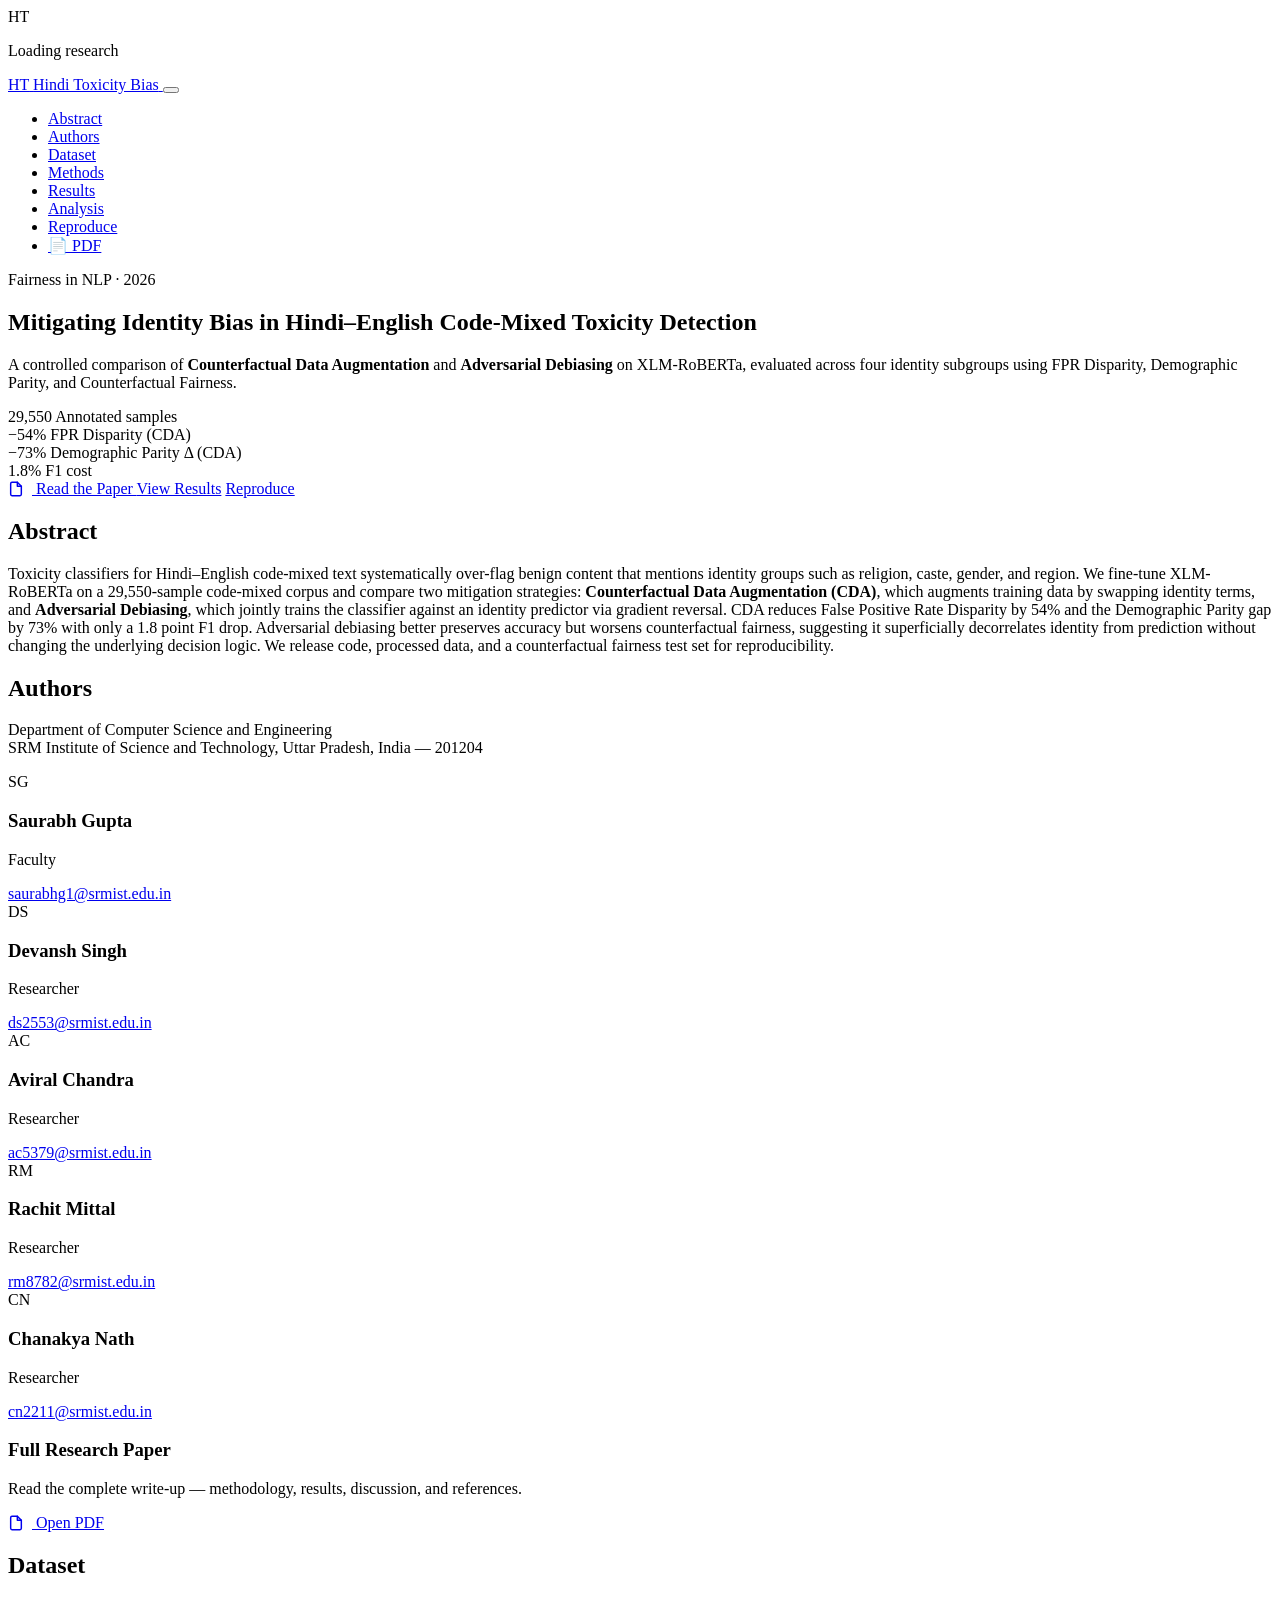
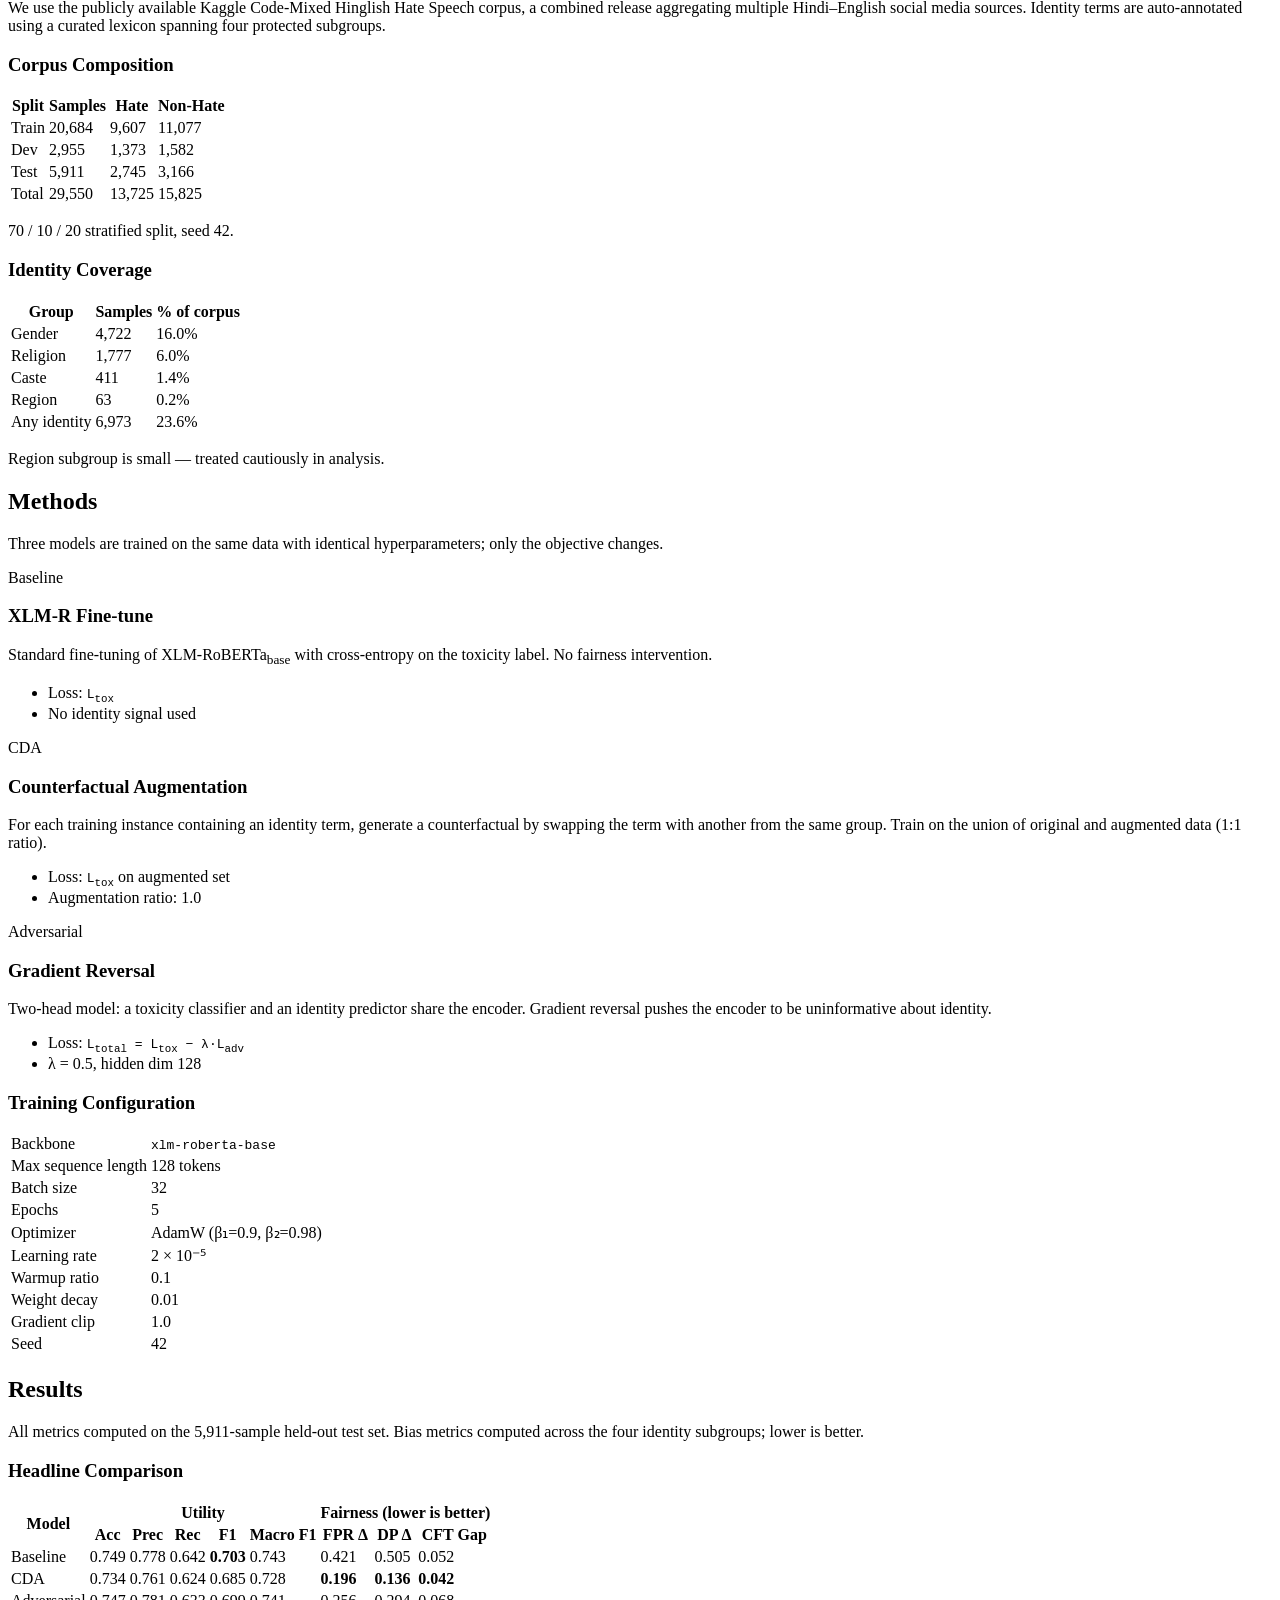
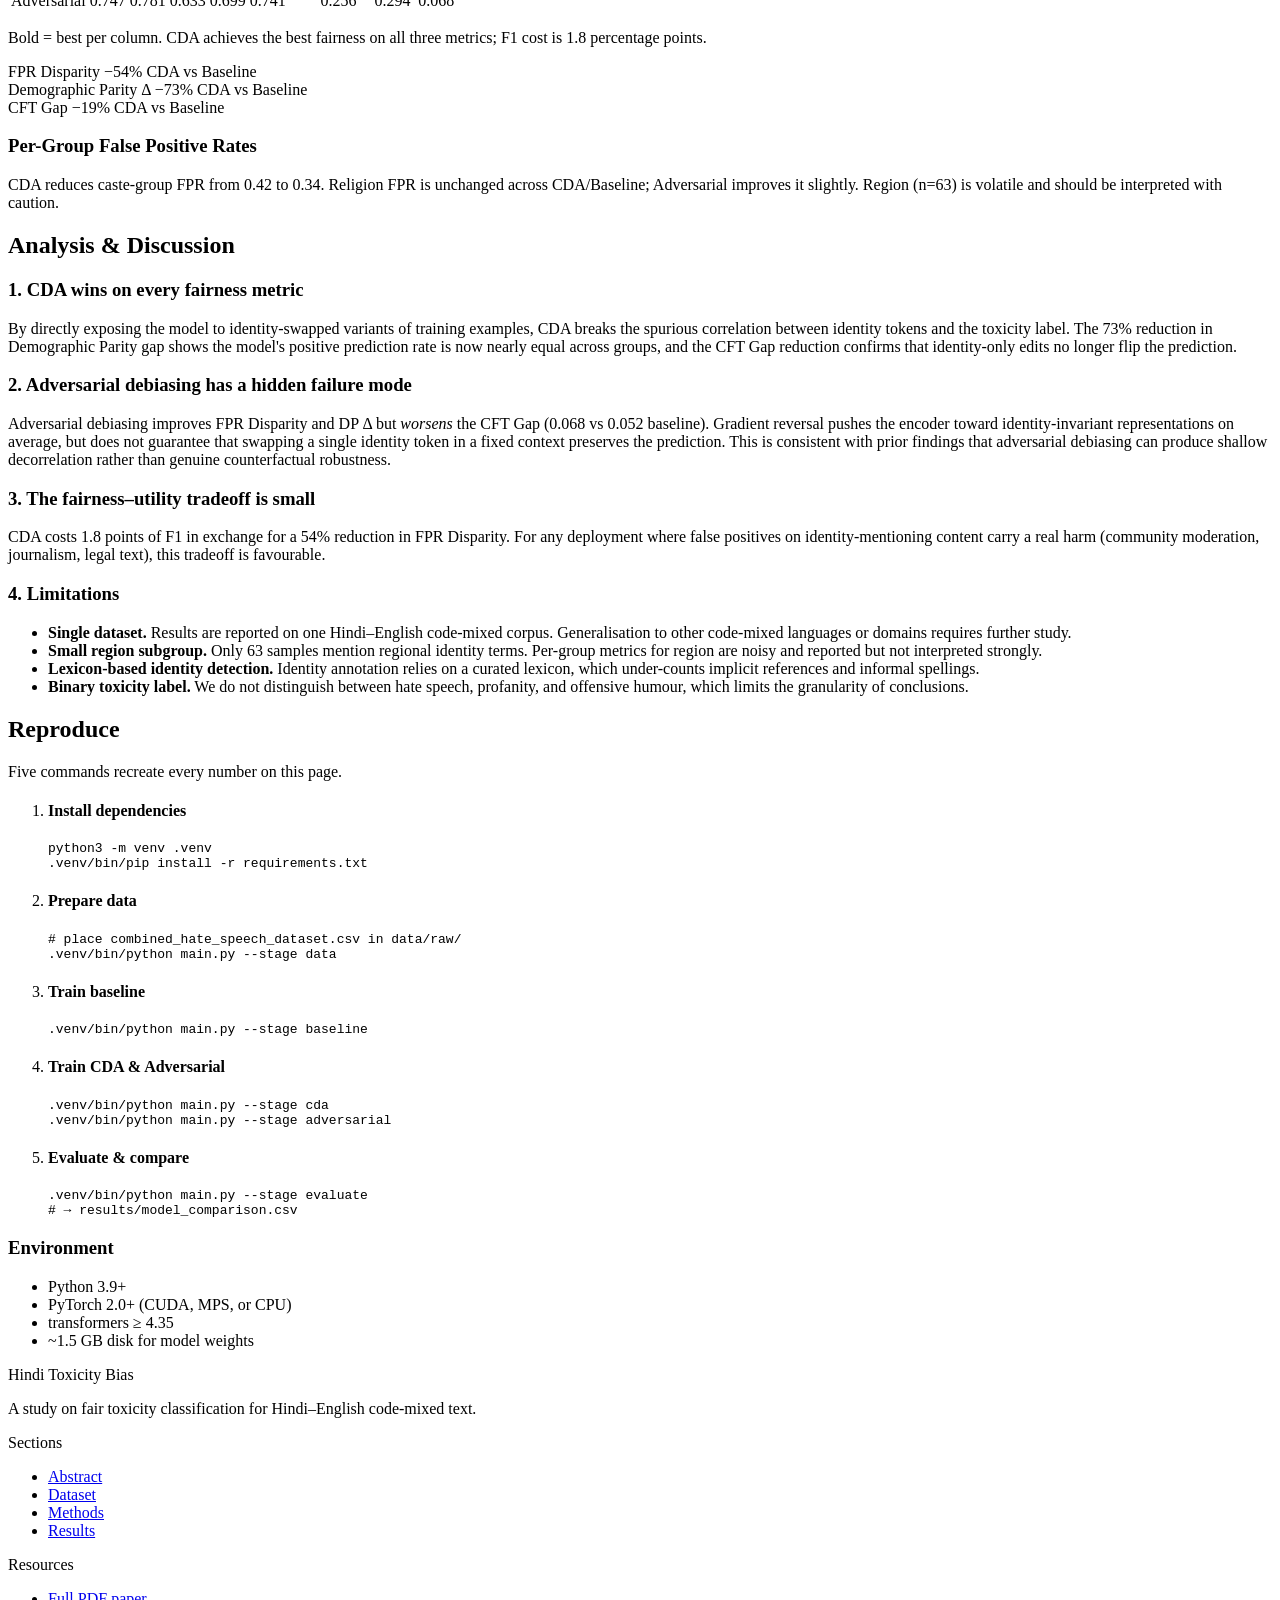
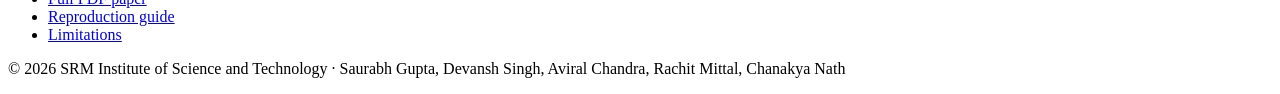
==== docs/index.html @ fb7308fb "Rename index.html to index.html" ====
<!DOCTYPE html>
<html lang="en">
<head>
  <meta charset="UTF-8" />
  <meta name="viewport" content="width=device-width, initial-scale=1.0" />
  <title>Mitigating Identity Bias in Hindi Toxicity Detection</title>
  <meta name="description" content="A study comparing Counterfactual Data Augmentation and Adversarial Debiasing for fair Hindi-English code-mixed hate speech detection." />
  <link rel="stylesheet" href="styles.css" />
</head>
<body>
  <!-- LOADING SCREEN -->
  <div id="loader" class="loader" aria-hidden="true">
    <div class="loader-inner">
      <div class="loader-mark">HT</div>
      <div class="loader-bar"><span></span></div>
      <p class="loader-text">Loading research</p>
    </div>
  </div>

  <header class="site-header">
    <nav class="nav" aria-label="Primary">
      <a href="#top" class="brand">
        <span class="brand-mark">HT</span>
        <span class="brand-text">Hindi Toxicity Bias</span>
      </a>
      <button class="nav-toggle" aria-label="Toggle navigation" aria-expanded="false">
        <span></span><span></span><span></span>
      </button>
      <ul class="nav-links">
        <li><a href="#abstract">Abstract</a></li>
        <li><a href="#authors">Authors</a></li>
        <li><a href="#dataset">Dataset</a></li>
        <li><a href="#methods">Methods</a></li>
        <li><a href="#results">Results</a></li>
        <li><a href="#analysis">Analysis</a></li>
        <li><a href="#reproduce">Reproduce</a></li>
        <li><a href="paper.pdf" class="nav-pdf" target="_blank" rel="noopener">📄 PDF</a></li>
      </ul>
    </nav>
  </header>

  <main id="top">
    <!-- HERO -->
    <section class="hero">
      <div class="container">
        <p class="eyebrow">Fairness in NLP · 2026</p>
        <h1>Mitigating Identity Bias in Hindi&#8211;English Code-Mixed Toxicity Detection</h1>
        <p class="lede">
          A controlled comparison of <strong>Counterfactual Data Augmentation</strong> and
          <strong>Adversarial Debiasing</strong> on XLM-RoBERTa, evaluated across four identity
          subgroups using FPR Disparity, Demographic Parity, and Counterfactual Fairness.
        </p>
        <div class="hero-stats">
          <div class="stat">
            <span class="stat-num">29,550</span>
            <span class="stat-label">Annotated samples</span>
          </div>
          <div class="stat">
            <span class="stat-num">−54%</span>
            <span class="stat-label">FPR Disparity (CDA)</span>
          </div>
          <div class="stat">
            <span class="stat-num">−73%</span>
            <span class="stat-label">Demographic Parity Δ (CDA)</span>
          </div>
          <div class="stat">
            <span class="stat-num">1.8%</span>
            <span class="stat-label">F1 cost</span>
          </div>
        </div>
        <div class="hero-actions">
          <a href="paper.pdf" target="_blank" rel="noopener" class="btn btn-primary">
            <svg xmlns="http://www.w3.org/2000/svg" width="16" height="16" viewBox="0 0 24 24" fill="none" stroke="currentColor" stroke-width="2.2" stroke-linecap="round" stroke-linejoin="round" style="margin-right:8px;vertical-align:-3px"><path d="M14 2H6a2 2 0 0 0-2 2v16a2 2 0 0 0 2 2h12a2 2 0 0 0 2-2V8z"/><polyline points="14 2 14 8 20 8"/></svg>
            Read the Paper
          </a>
          <a href="#results" class="btn btn-ghost">View Results</a>
          <a href="#reproduce" class="btn btn-ghost">Reproduce</a>
        </div>
      </div>
    </section>

    <!-- ABSTRACT -->
    <section id="abstract" class="section">
      <div class="container narrow">
        <h2>Abstract</h2>
        <p>
          Toxicity classifiers for Hindi&#8211;English code-mixed text systematically over-flag
          benign content that mentions identity groups such as religion, caste, gender, and
          region. We fine-tune XLM-RoBERTa on a 29,550-sample code-mixed corpus and compare two
          mitigation strategies: <strong>Counterfactual Data Augmentation (CDA)</strong>, which
          augments training data by swapping identity terms, and <strong>Adversarial
          Debiasing</strong>, which jointly trains the classifier against an identity predictor
          via gradient reversal. CDA reduces False Positive Rate Disparity by 54% and the
          Demographic Parity gap by 73% with only a 1.8 point F1 drop. Adversarial debiasing
          better preserves accuracy but worsens counterfactual fairness, suggesting it
          superficially decorrelates identity from prediction without changing the underlying
          decision logic. We release code, processed data, and a counterfactual fairness test
          set for reproducibility.
        </p>
      </div>
    </section>

    <!-- AUTHORS -->
    <section id="authors" class="section section-alt">
      <div class="container">
        <h2>Authors</h2>
        <p class="section-lede">
          Department of Computer Science and Engineering<br>
          SRM Institute of Science and Technology, Uttar Pradesh, India &mdash; 201204
        </p>

        <div class="authors-grid">
          <article class="author-card">
            <div class="author-avatar">SG</div>
            <h3>Saurabh Gupta</h3>
            <p class="author-role">Faculty</p>
            <a class="author-mail" href="mailto:saurabhg1@srmist.edu.in">saurabhg1@srmist.edu.in</a>
          </article>

          <article class="author-card">
            <div class="author-avatar">DS</div>
            <h3>Devansh Singh</h3>
            <p class="author-role">Researcher</p>
            <a class="author-mail" href="mailto:ds2553@srmist.edu.in">ds2553@srmist.edu.in</a>
          </article>

          <article class="author-card">
            <div class="author-avatar">AC</div>
            <h3>Aviral Chandra</h3>
            <p class="author-role">Researcher</p>
            <a class="author-mail" href="mailto:ac5379@srmist.edu.in">ac5379@srmist.edu.in</a>
          </article>

          <article class="author-card">
            <div class="author-avatar">RM</div>
            <h3>Rachit Mittal</h3>
            <p class="author-role">Researcher</p>
            <a class="author-mail" href="mailto:rm8782@srmist.edu.in">rm8782@srmist.edu.in</a>
          </article>

          <article class="author-card">
            <div class="author-avatar">CN</div>
            <h3>Chanakya Nath</h3>
            <p class="author-role">Researcher</p>
            <a class="author-mail" href="mailto:cn2211@srmist.edu.in">cn2211@srmist.edu.in</a>
          </article>
        </div>

        <div class="paper-cta">
          <div>
            <h3>Full Research Paper</h3>
            <p>Read the complete write-up — methodology, results, discussion, and references.</p>
          </div>
          <a href="paper.pdf" target="_blank" rel="noopener" class="btn btn-primary">
            <svg xmlns="http://www.w3.org/2000/svg" width="16" height="16" viewBox="0 0 24 24" fill="none" stroke="currentColor" stroke-width="2.2" stroke-linecap="round" stroke-linejoin="round" style="margin-right:8px;vertical-align:-3px"><path d="M14 2H6a2 2 0 0 0-2 2v16a2 2 0 0 0 2 2h12a2 2 0 0 0 2-2V8z"/><polyline points="14 2 14 8 20 8"/></svg>
            Open PDF
          </a>
        </div>
      </div>
    </section>

    <!-- DATASET -->
    <section id="dataset" class="section">
      <div class="container">
        <h2>Dataset</h2>
        <p class="section-lede">
          We use the publicly available Kaggle Code-Mixed Hinglish Hate Speech corpus, a
          combined release aggregating multiple Hindi&#8211;English social media sources.
          Identity terms are auto-annotated using a curated lexicon spanning four protected
          subgroups.
        </p>

        <div class="grid grid-2">
          <div class="card">
            <h3>Corpus Composition</h3>
            <table class="data-table">
              <thead>
                <tr><th>Split</th><th>Samples</th><th>Hate</th><th>Non-Hate</th></tr>
              </thead>
              <tbody>
                <tr><td>Train</td><td>20,684</td><td>9,607</td><td>11,077</td></tr>
                <tr><td>Dev</td><td>2,955</td><td>1,373</td><td>1,582</td></tr>
                <tr><td>Test</td><td>5,911</td><td>2,745</td><td>3,166</td></tr>
                <tr class="total"><td>Total</td><td>29,550</td><td>13,725</td><td>15,825</td></tr>
              </tbody>
            </table>
            <p class="caption">70 / 10 / 20 stratified split, seed 42.</p>
          </div>

          <div class="card">
            <h3>Identity Coverage</h3>
            <table class="data-table">
              <thead>
                <tr><th>Group</th><th>Samples</th><th>% of corpus</th></tr>
              </thead>
              <tbody>
                <tr><td>Gender</td><td>4,722</td><td>16.0%</td></tr>
                <tr><td>Religion</td><td>1,777</td><td>6.0%</td></tr>
                <tr><td>Caste</td><td>411</td><td>1.4%</td></tr>
                <tr><td>Region</td><td>63</td><td>0.2%</td></tr>
                <tr class="total"><td>Any identity</td><td>6,973</td><td>23.6%</td></tr>
              </tbody>
            </table>
            <p class="caption">Region subgroup is small &mdash; treated cautiously in analysis.</p>
          </div>
        </div>
      </div>
    </section>

    <!-- METHODS -->
    <section id="methods" class="section section-alt">
      <div class="container">
        <h2>Methods</h2>
        <p class="section-lede">
          Three models are trained on the same data with identical hyperparameters; only the
          objective changes.
        </p>

        <div class="grid grid-3">
          <div class="card method-card">
            <span class="badge badge-baseline">Baseline</span>
            <h3>XLM-R Fine-tune</h3>
            <p>
              Standard fine-tuning of XLM-RoBERTa<sub>base</sub> with cross-entropy on the toxicity
              label. No fairness intervention.
            </p>
            <ul class="hyper-list">
              <li>Loss: <code>L<sub>tox</sub></code></li>
              <li>No identity signal used</li>
            </ul>
          </div>

          <div class="card method-card">
            <span class="badge badge-cda">CDA</span>
            <h3>Counterfactual Augmentation</h3>
            <p>
              For each training instance containing an identity term, generate a counterfactual
              by swapping the term with another from the same group. Train on the union of
              original and augmented data (1:1 ratio).
            </p>
            <ul class="hyper-list">
              <li>Loss: <code>L<sub>tox</sub></code> on augmented set</li>
              <li>Augmentation ratio: 1.0</li>
            </ul>
          </div>

          <div class="card method-card">
            <span class="badge badge-adv">Adversarial</span>
            <h3>Gradient Reversal</h3>
            <p>
              Two-head model: a toxicity classifier and an identity predictor share the encoder.
              Gradient reversal pushes the encoder to be uninformative about identity.
            </p>
            <ul class="hyper-list">
              <li>Loss: <code>L<sub>total</sub> = L<sub>tox</sub> &minus; λ·L<sub>adv</sub></code></li>
              <li>λ = 0.5, hidden dim 128</li>
            </ul>
          </div>
        </div>

        <h3 class="subhead">Training Configuration</h3>
        <div class="card config-card">
          <table class="data-table">
            <tbody>
              <tr><td>Backbone</td><td><code>xlm-roberta-base</code></td></tr>
              <tr><td>Max sequence length</td><td>128 tokens</td></tr>
              <tr><td>Batch size</td><td>32</td></tr>
              <tr><td>Epochs</td><td>5</td></tr>
              <tr><td>Optimizer</td><td>AdamW (β₁=0.9, β₂=0.98)</td></tr>
              <tr><td>Learning rate</td><td>2 × 10⁻⁵</td></tr>
              <tr><td>Warmup ratio</td><td>0.1</td></tr>
              <tr><td>Weight decay</td><td>0.01</td></tr>
              <tr><td>Gradient clip</td><td>1.0</td></tr>
              <tr><td>Seed</td><td>42</td></tr>
            </tbody>
          </table>
        </div>
      </div>
    </section>

    <!-- RESULTS -->
    <section id="results" class="section">
      <div class="container">
        <h2>Results</h2>
        <p class="section-lede">
          All metrics computed on the 5,911-sample held-out test set. Bias metrics computed
          across the four identity subgroups; lower is better.
        </p>

        <div class="card results-card">
          <h3>Headline Comparison</h3>
          <div class="table-wrap">
            <table class="data-table results-table">
              <thead>
                <tr>
                  <th rowspan="2">Model</th>
                  <th colspan="5" class="group-header">Utility</th>
                  <th colspan="3" class="group-header">Fairness (lower is better)</th>
                </tr>
                <tr>
                  <th>Acc</th><th>Prec</th><th>Rec</th><th>F1</th><th>Macro F1</th>
                  <th>FPR Δ</th><th>DP Δ</th><th>CFT Gap</th>
                </tr>
              </thead>
              <tbody>
                <tr>
                  <td><span class="badge badge-baseline">Baseline</span></td>
                  <td>0.749</td><td>0.778</td><td>0.642</td><td><strong>0.703</strong></td><td>0.743</td>
                  <td>0.421</td><td>0.505</td><td>0.052</td>
                </tr>
                <tr class="row-best">
                  <td><span class="badge badge-cda">CDA</span></td>
                  <td>0.734</td><td>0.761</td><td>0.624</td><td>0.685</td><td>0.728</td>
                  <td><strong>0.196</strong></td><td><strong>0.136</strong></td><td><strong>0.042</strong></td>
                </tr>
                <tr>
                  <td><span class="badge badge-adv">Adversarial</span></td>
                  <td>0.747</td><td>0.781</td><td>0.633</td><td>0.699</td><td>0.741</td>
                  <td>0.256</td><td>0.294</td><td>0.068</td>
                </tr>
              </tbody>
            </table>
          </div>
          <p class="caption">
            Bold = best per column. CDA achieves the best fairness on all three metrics; F1 cost
            is 1.8 percentage points.
          </p>
        </div>

        <div class="grid grid-3 deltas">
          <div class="card delta-card good">
            <span class="delta-label">FPR Disparity</span>
            <span class="delta-value">−54%</span>
            <span class="delta-sub">CDA vs Baseline</span>
          </div>
          <div class="card delta-card good">
            <span class="delta-label">Demographic Parity Δ</span>
            <span class="delta-value">−73%</span>
            <span class="delta-sub">CDA vs Baseline</span>
          </div>
          <div class="card delta-card good">
            <span class="delta-label">CFT Gap</span>
            <span class="delta-value">−19%</span>
            <span class="delta-sub">CDA vs Baseline</span>
          </div>
        </div>

        <h3 class="subhead">Per-Group False Positive Rates</h3>
        <div class="card">
          <div class="chart" id="fprChart" aria-label="Bar chart of FPR by identity group">
            <!-- bars rendered by JS -->
          </div>
          <p class="caption">
            CDA reduces caste-group FPR from 0.42 to 0.34. Religion FPR is unchanged across
            CDA/Baseline; Adversarial improves it slightly. Region (n=63) is volatile and
            should be interpreted with caution.
          </p>
        </div>
      </div>
    </section>

    <!-- ANALYSIS -->
    <section id="analysis" class="section section-alt">
      <div class="container narrow">
        <h2>Analysis &amp; Discussion</h2>

        <h3>1. CDA wins on every fairness metric</h3>
        <p>
          By directly exposing the model to identity-swapped variants of training examples,
          CDA breaks the spurious correlation between identity tokens and the toxicity label.
          The 73% reduction in Demographic Parity gap shows the model&apos;s positive prediction
          rate is now nearly equal across groups, and the CFT Gap reduction confirms that
          identity-only edits no longer flip the prediction.
        </p>

        <h3>2. Adversarial debiasing has a hidden failure mode</h3>
        <p>
          Adversarial debiasing improves FPR Disparity and DP Δ but <em>worsens</em> the CFT
          Gap (0.068 vs 0.052 baseline). Gradient reversal pushes the encoder toward
          identity-invariant representations on average, but does not guarantee that swapping
          a single identity token in a fixed context preserves the prediction. This is
          consistent with prior findings that adversarial debiasing can produce shallow
          decorrelation rather than genuine counterfactual robustness.
        </p>

        <h3>3. The fairness&ndash;utility tradeoff is small</h3>
        <p>
          CDA costs 1.8 points of F1 in exchange for a 54% reduction in FPR Disparity. For any
          deployment where false positives on identity-mentioning content carry a real harm
          (community moderation, journalism, legal text), this tradeoff is favourable.
        </p>

        <h3>4. Limitations</h3>
        <ul>
          <li>
            <strong>Single dataset.</strong> Results are reported on one Hindi&ndash;English
            code-mixed corpus. Generalisation to other code-mixed languages or domains
            requires further study.
          </li>
          <li>
            <strong>Small region subgroup.</strong> Only 63 samples mention regional identity
            terms. Per-group metrics for region are noisy and reported but not interpreted
            strongly.
          </li>
          <li>
            <strong>Lexicon-based identity detection.</strong> Identity annotation relies on a
            curated lexicon, which under-counts implicit references and informal spellings.
          </li>
          <li>
            <strong>Binary toxicity label.</strong> We do not distinguish between hate speech,
            profanity, and offensive humour, which limits the granularity of conclusions.
          </li>
        </ul>
      </div>
    </section>

    <!-- REPRODUCE -->
    <section id="reproduce" class="section">
      <div class="container">
        <h2>Reproduce</h2>
        <p class="section-lede">Five commands recreate every number on this page.</p>

        <ol class="repro-steps">
          <li>
            <h4>Install dependencies</h4>
            <pre><code>python3 -m venv .venv
.venv/bin/pip install -r requirements.txt</code></pre>
          </li>
          <li>
            <h4>Prepare data</h4>
            <pre><code># place combined_hate_speech_dataset.csv in data/raw/
.venv/bin/python main.py --stage data</code></pre>
          </li>
          <li>
            <h4>Train baseline</h4>
            <pre><code>.venv/bin/python main.py --stage baseline</code></pre>
          </li>
          <li>
            <h4>Train CDA &amp; Adversarial</h4>
            <pre><code>.venv/bin/python main.py --stage cda
.venv/bin/python main.py --stage adversarial</code></pre>
          </li>
          <li>
            <h4>Evaluate &amp; compare</h4>
            <pre><code>.venv/bin/python main.py --stage evaluate
# → results/model_comparison.csv</code></pre>
          </li>
        </ol>

        <div class="card env-card">
          <h3>Environment</h3>
          <ul>
            <li>Python 3.9+</li>
            <li>PyTorch 2.0+ (CUDA, MPS, or CPU)</li>
            <li>transformers ≥ 4.35</li>
            <li>~1.5 GB disk for model weights</li>
          </ul>
        </div>
      </div>
    </section>
  </main>

  <footer class="site-footer">
    <div class="container footer-grid">
      <div>
        <p class="brand-text">Hindi Toxicity Bias</p>
        <p class="muted">A study on fair toxicity classification for Hindi&ndash;English code-mixed text.</p>
      </div>
      <div>
        <p class="footer-head">Sections</p>
        <ul>
          <li><a href="#abstract">Abstract</a></li>
          <li><a href="#dataset">Dataset</a></li>
          <li><a href="#methods">Methods</a></li>
          <li><a href="#results">Results</a></li>
        </ul>
      </div>
      <div>
        <p class="footer-head">Resources</p>
        <ul>
          <li><a href="paper.pdf" target="_blank" rel="noopener">Full PDF paper</a></li>
          <li><a href="#reproduce">Reproduction guide</a></li>
          <li><a href="#analysis">Limitations</a></li>
        </ul>
      </div>
    </div>
    <div class="container">
      <p class="muted small">
        © 2026 SRM Institute of Science and Technology · Saurabh Gupta, Devansh Singh, Aviral Chandra, Rachit Mittal, Chanakya Nath
      </p>
    </div>
  </footer>

  <script src="script.js"></script>
</body>
</html>
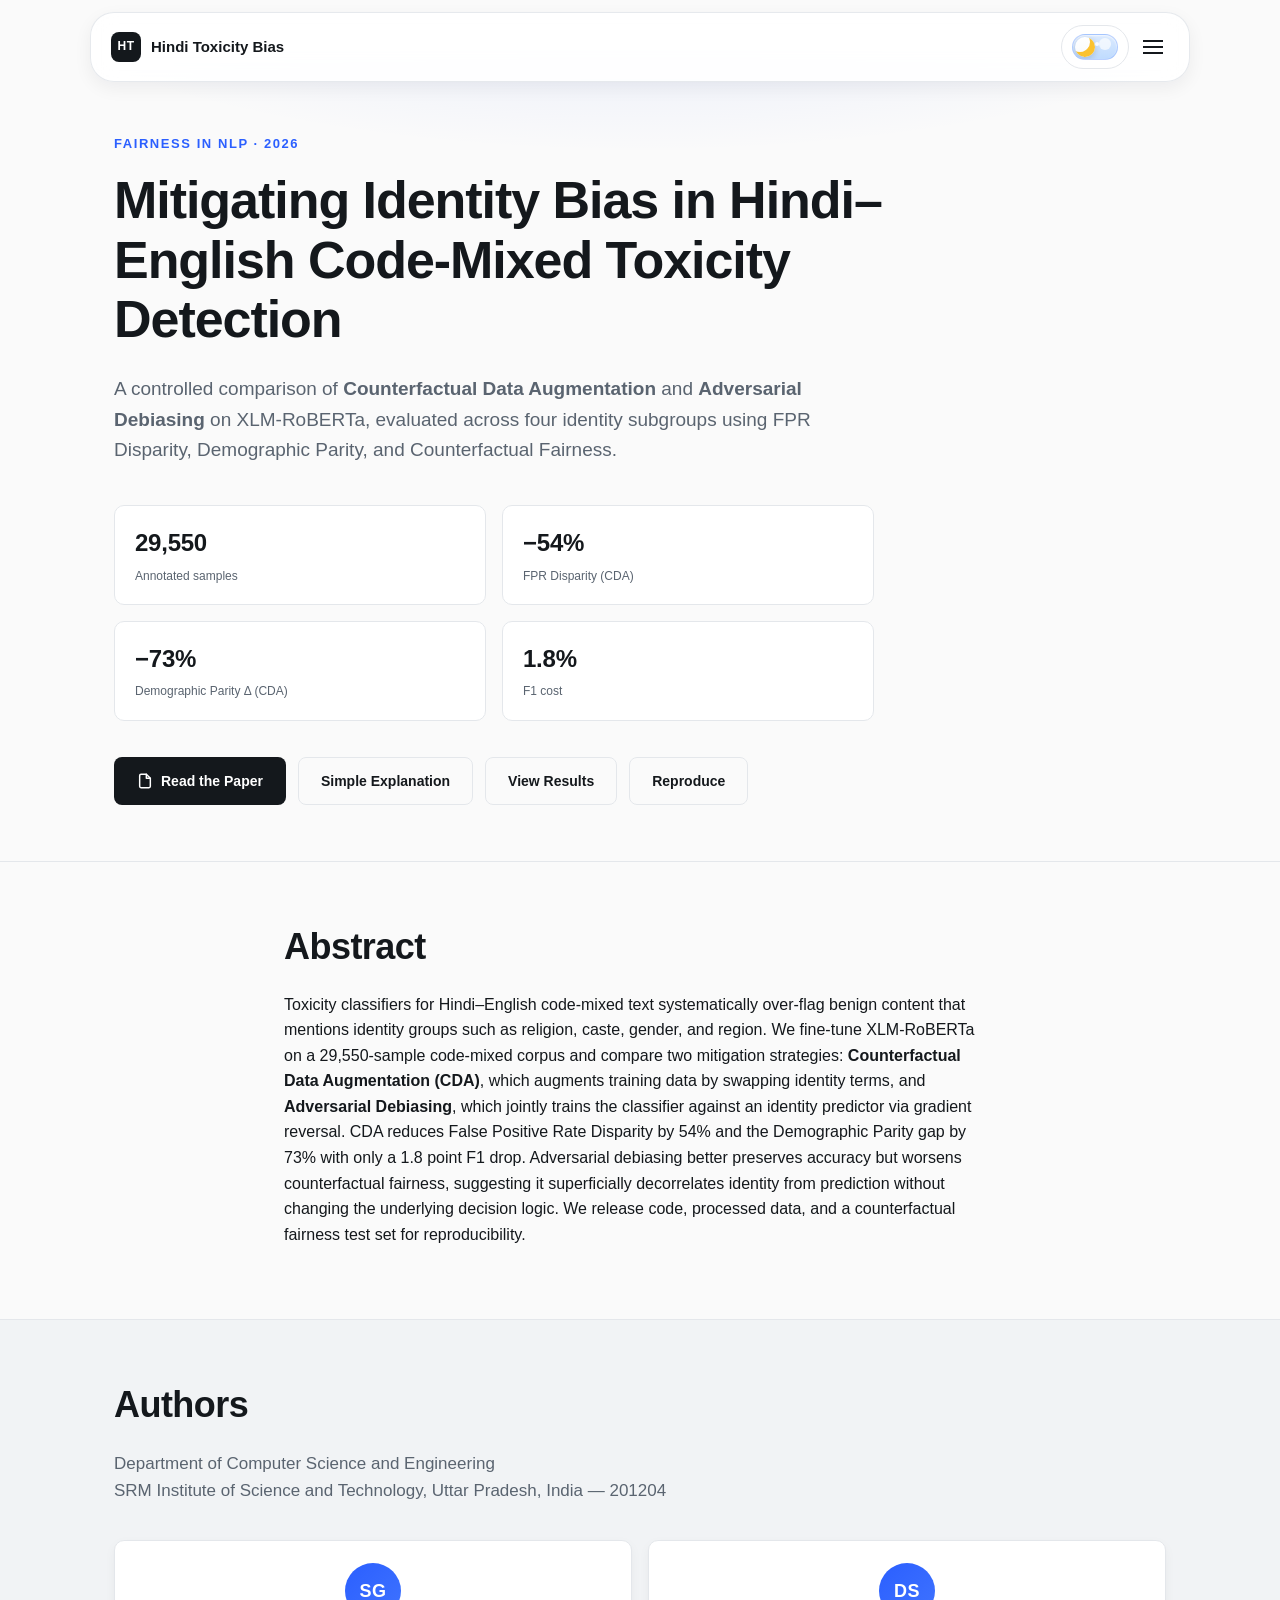
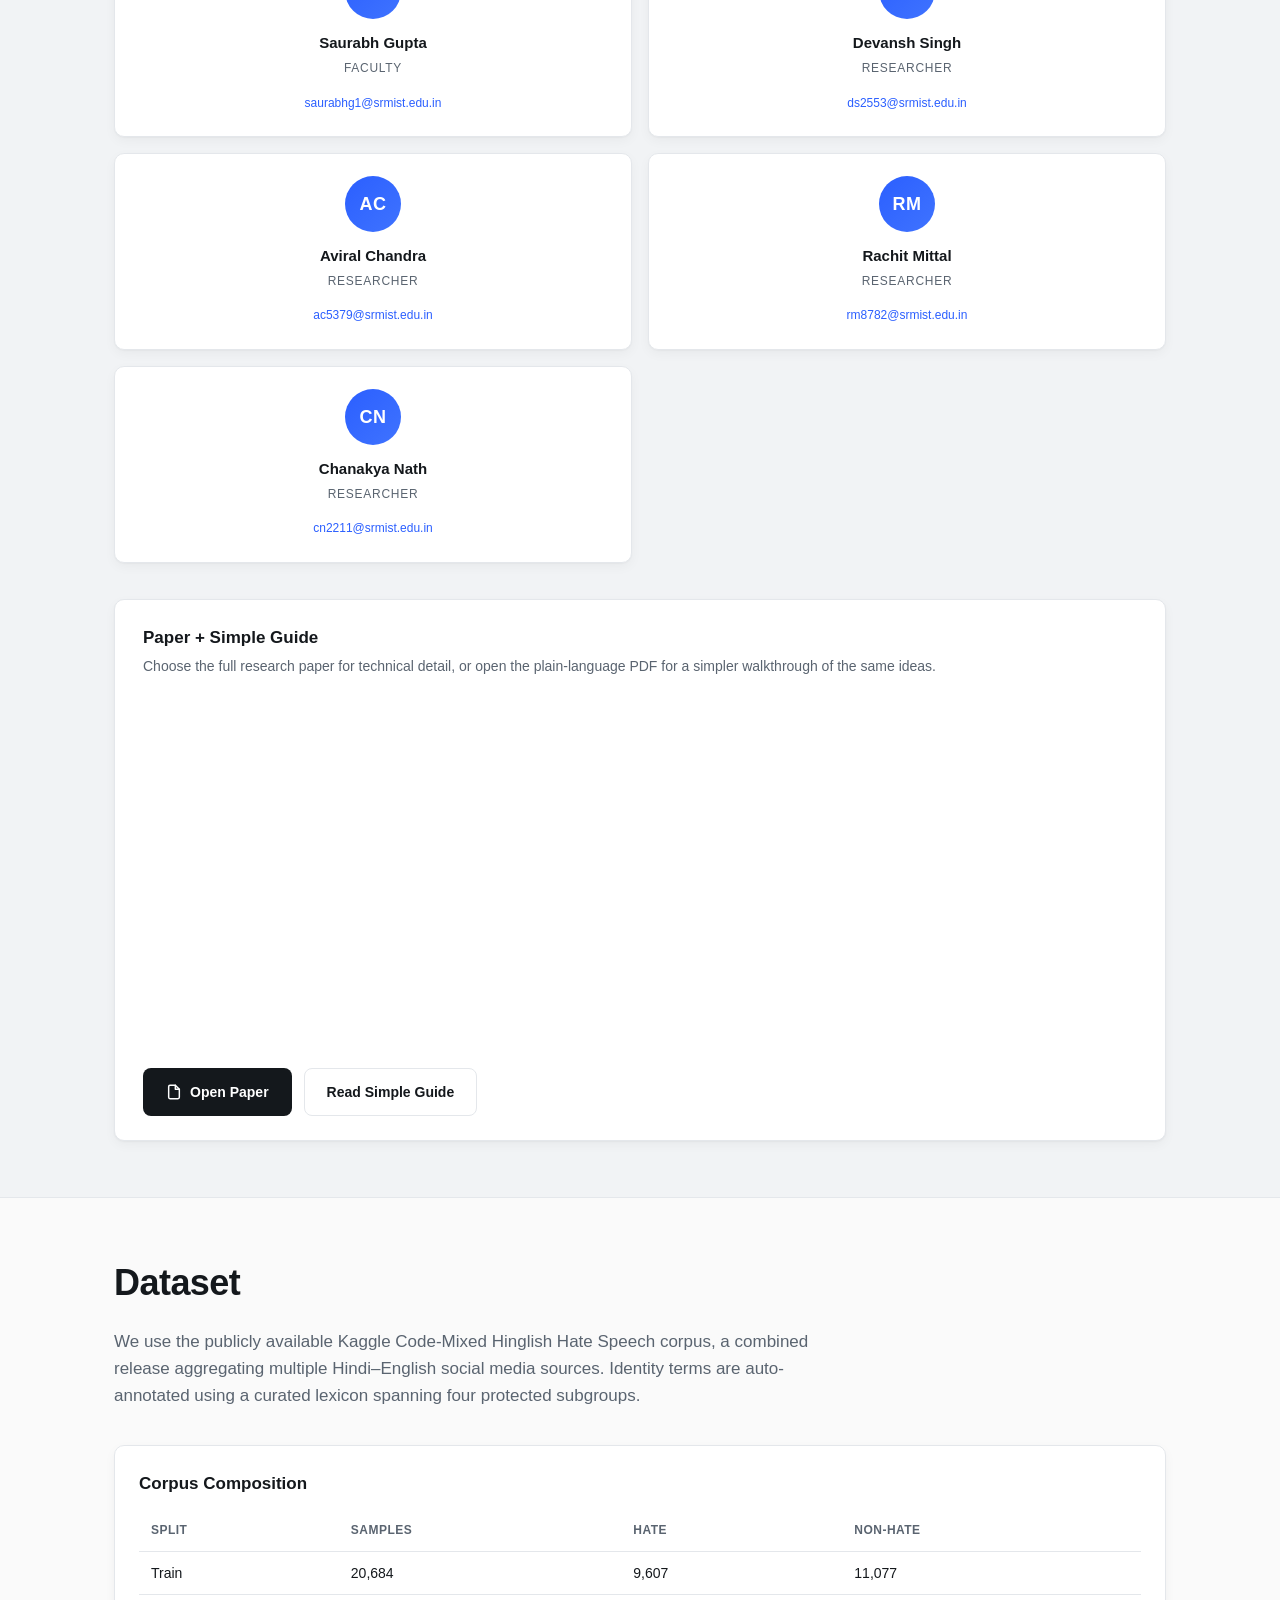
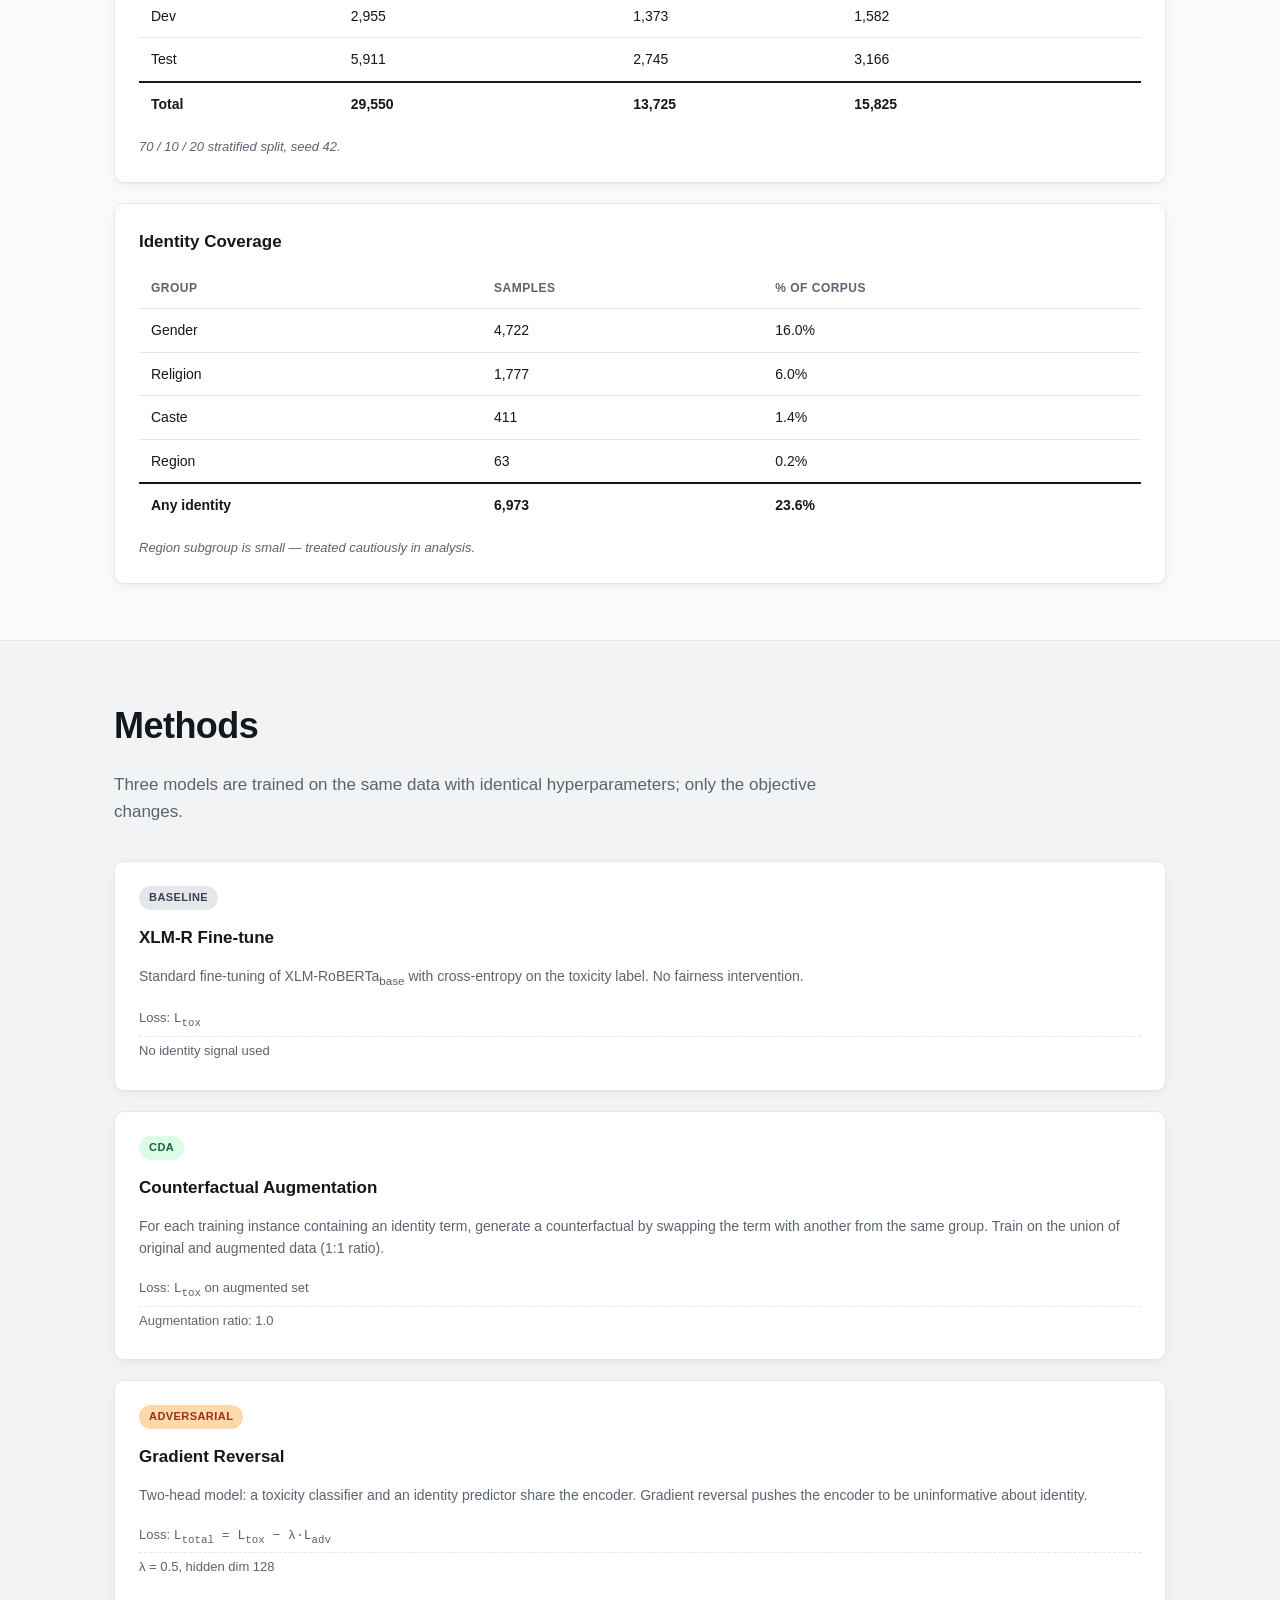
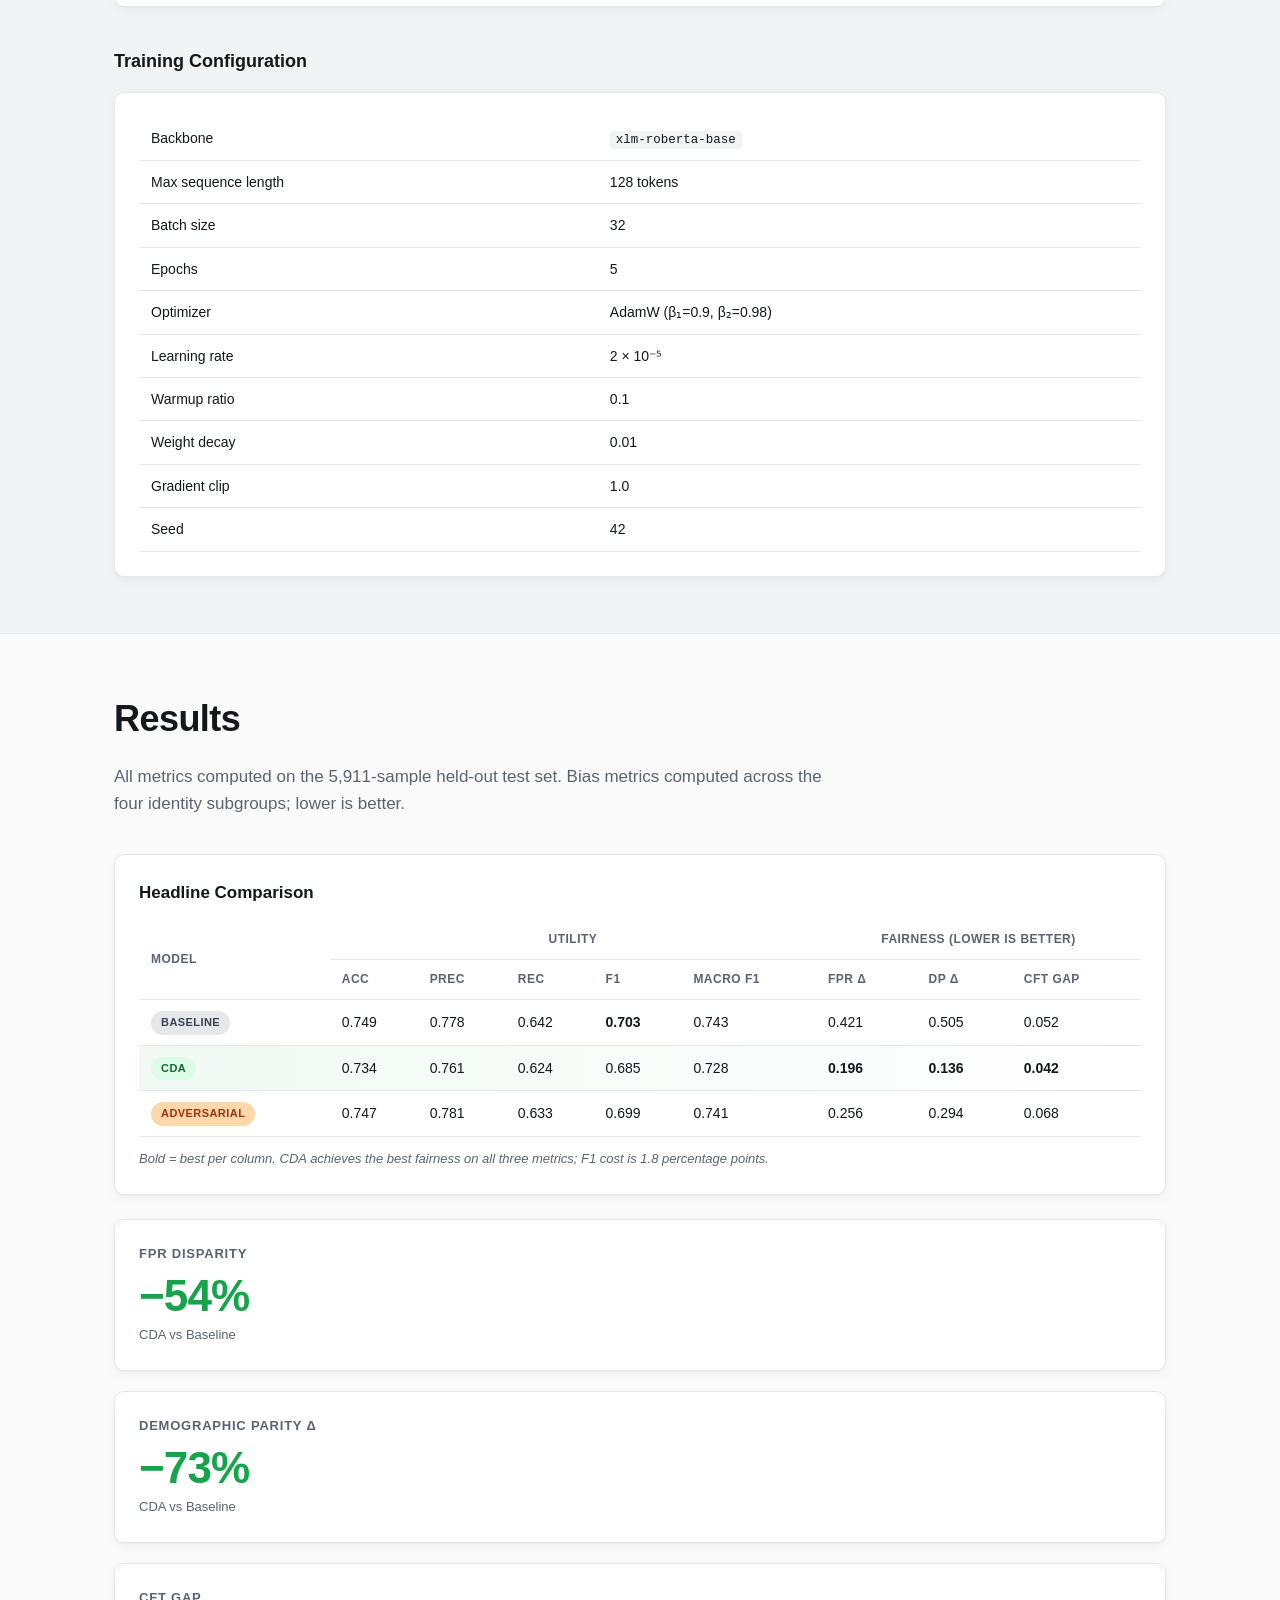
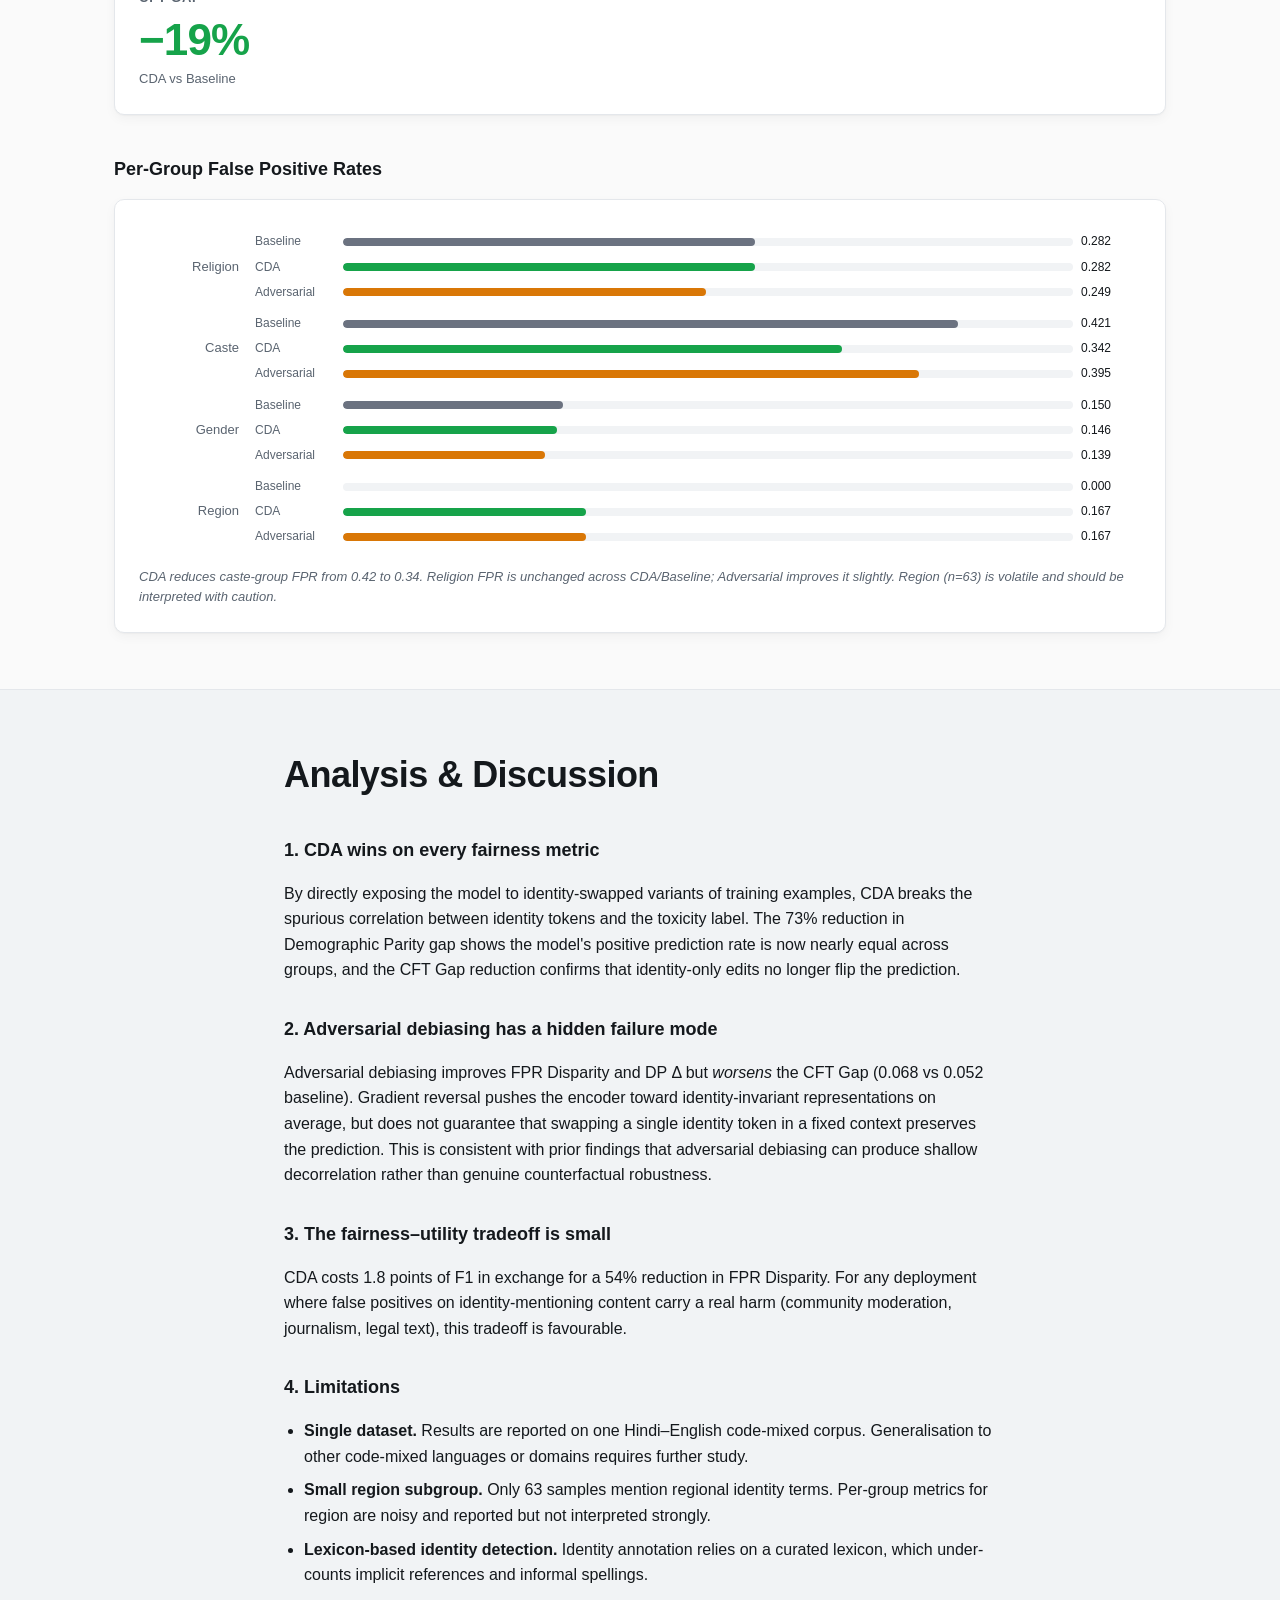
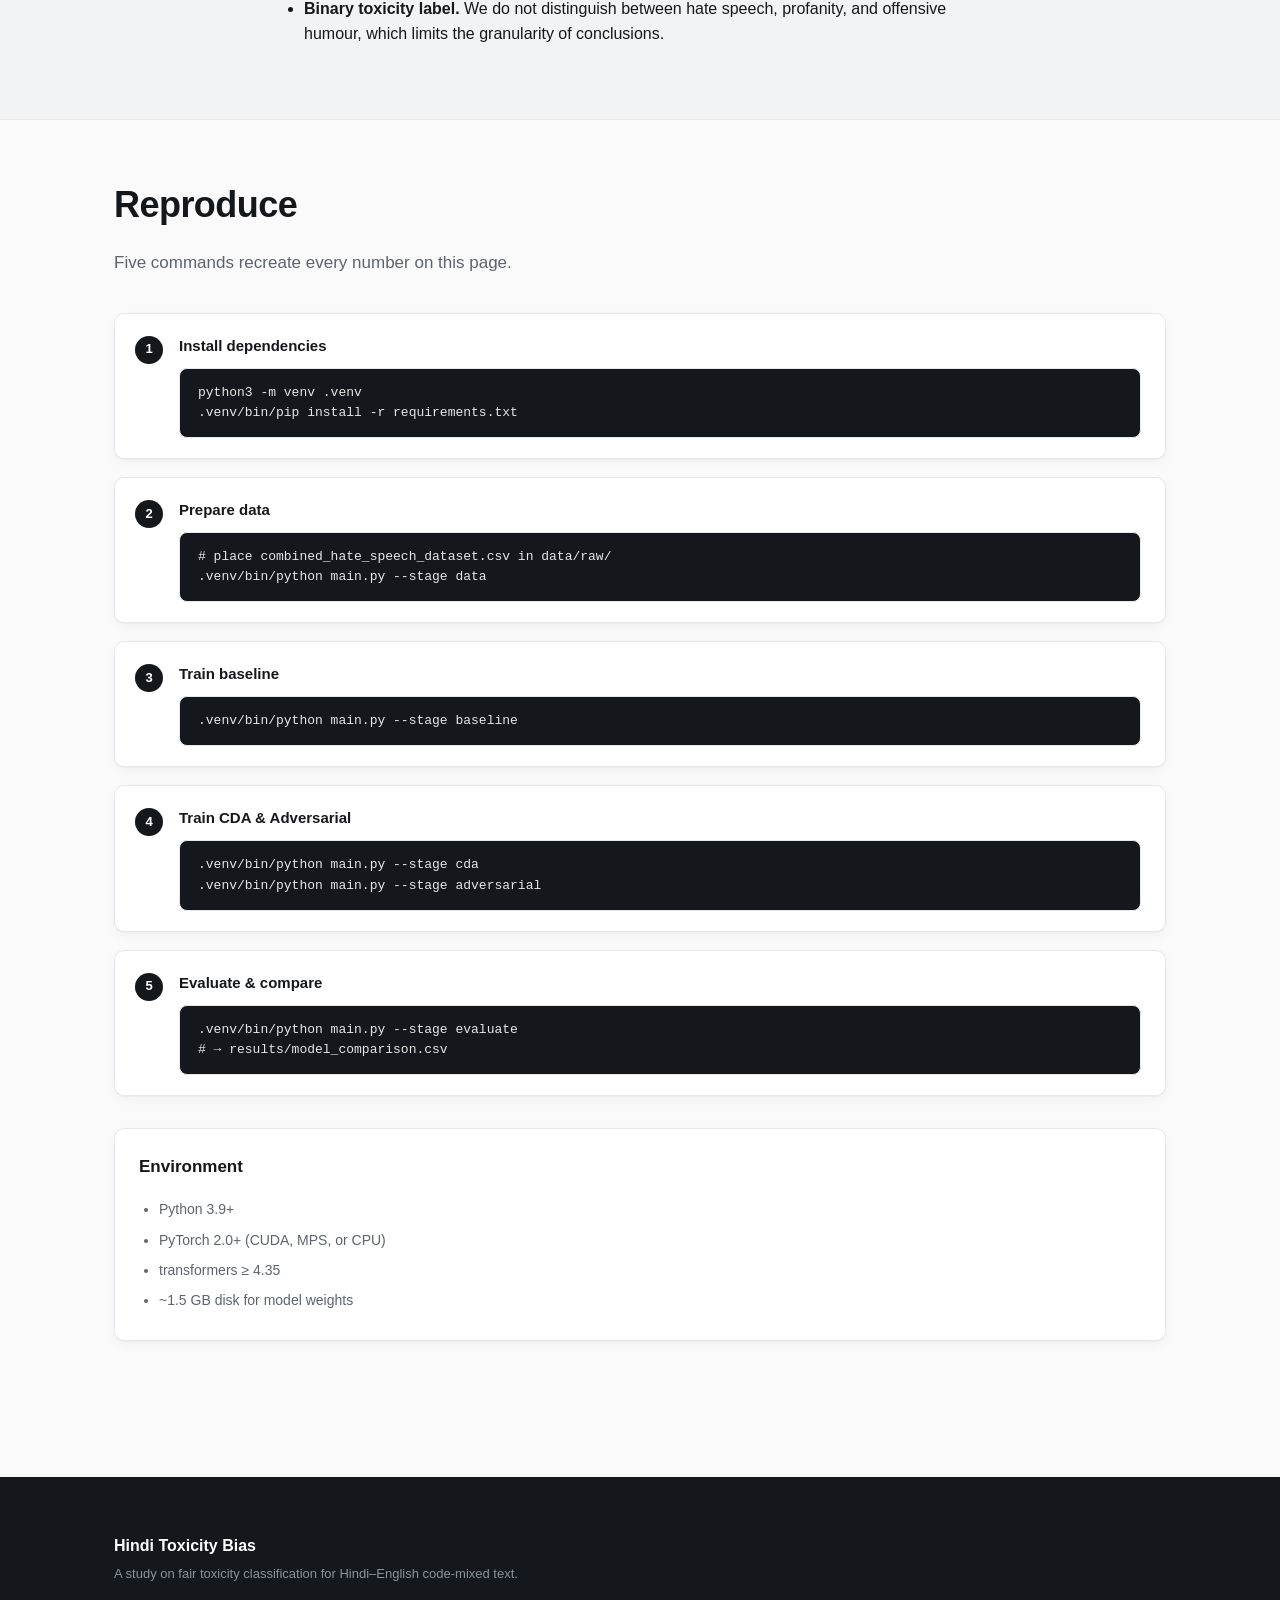
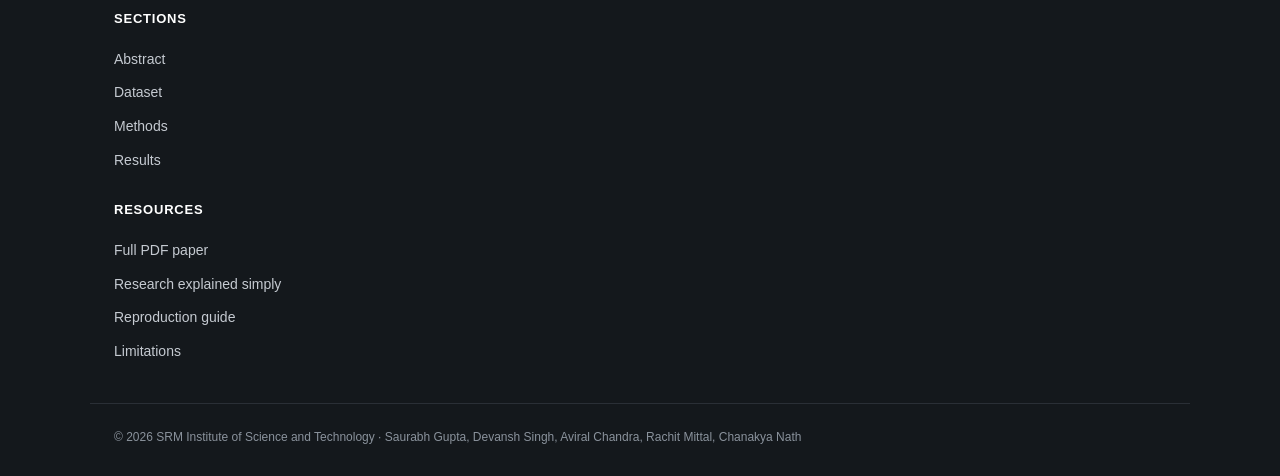
==== commit 79025d87: "Add Simple Research PDF, Add Dark Mode" ====
--- a/docs/index.html
+++ b/docs/index.html
@@ -5,6 +5,20 @@
   <meta name="viewport" content="width=device-width, initial-scale=1.0" />
   <title>Mitigating Identity Bias in Hindi Toxicity Detection</title>
   <meta name="description" content="A study comparing Counterfactual Data Augmentation and Adversarial Debiasing for fair Hindi-English code-mixed hate speech detection." />
+  <meta name="theme-color" content="#fafafa" />
+  <script>
+    (function () {
+      try {
+        var storedTheme = localStorage.getItem("theme");
+        var theme = storedTheme === "dark" ? "dark" : "light";
+        document.documentElement.setAttribute("data-theme", theme);
+        var themeColor = document.querySelector('meta[name="theme-color"]');
+        if (themeColor) {
+          themeColor.setAttribute("content", theme === "dark" ? "#0d1117" : "#fafafa");
+        }
+      } catch (error) {}
+    })();
+  </script>
   <link rel="stylesheet" href="styles.css" />
 </head>
 <body>
@@ -23,9 +37,6 @@
         <span class="brand-mark">HT</span>
         <span class="brand-text">Hindi Toxicity Bias</span>
       </a>
-      <button class="nav-toggle" aria-label="Toggle navigation" aria-expanded="false">
-        <span></span><span></span><span></span>
-      </button>
       <ul class="nav-links">
         <li><a href="#abstract">Abstract</a></li>
         <li><a href="#authors">Authors</a></li>
@@ -34,8 +45,26 @@
         <li><a href="#results">Results</a></li>
         <li><a href="#analysis">Analysis</a></li>
         <li><a href="#reproduce">Reproduce</a></li>
-        <li><a href="paper.pdf" class="nav-pdf" target="_blank" rel="noopener">📄 PDF</a></li>
+        <li class="nav-mobile-only"><a href="https://github.com/DevanshSrajput/Hindi-Toxicity-Bias" class="nav-github" target="_blank" rel="noopener">GitHub Repo</a></li>
+        <li class="nav-mobile-only"><a href="Research_Explained_Simply.pdf" class="nav-guide" target="_blank" rel="noopener">Simple Guide</a></li>
+        <li class="nav-mobile-only"><a href="paper.pdf" class="nav-pdf" target="_blank" rel="noopener">📄 PDF</a></li>
       </ul>
+      <div class="nav-actions">
+        <div class="nav-shortcuts">
+          <a href="https://github.com/DevanshSrajput/Hindi-Toxicity-Bias" class="nav-github" target="_blank" rel="noopener">GitHub</a>
+          <a href="Research_Explained_Simply.pdf" class="nav-guide" target="_blank" rel="noopener">Simple Guide</a>
+          <a href="paper.pdf" class="nav-pdf" target="_blank" rel="noopener">📄 PDF</a>
+        </div>
+        <button class="theme-toggle" type="button" aria-label="Switch to dark mode" aria-pressed="false">
+          <span class="theme-toggle-switch" aria-hidden="true">
+            <span class="theme-toggle-thumb"></span>
+          </span>
+          <span class="theme-toggle-text">Dark mode</span>
+        </button>
+        <button class="nav-toggle" type="button" aria-label="Toggle navigation" aria-expanded="false">
+          <span></span><span></span><span></span>
+        </button>
+      </div>
     </nav>
   </header>
 
@@ -73,6 +102,7 @@
             <svg xmlns="http://www.w3.org/2000/svg" width="16" height="16" viewBox="0 0 24 24" fill="none" stroke="currentColor" stroke-width="2.2" stroke-linecap="round" stroke-linejoin="round" style="margin-right:8px;vertical-align:-3px"><path d="M14 2H6a2 2 0 0 0-2 2v16a2 2 0 0 0 2 2h12a2 2 0 0 0 2-2V8z"/><polyline points="14 2 14 8 20 8"/></svg>
             Read the Paper
           </a>
+          <a href="Research_Explained_Simply.pdf" target="_blank" rel="noopener" class="btn btn-ghost">Simple Explanation</a>
           <a href="#results" class="btn btn-ghost">View Results</a>
           <a href="#reproduce" class="btn btn-ghost">Reproduce</a>
         </div>
@@ -147,14 +177,17 @@
         </div>
 
         <div class="paper-cta">
-          <div>
-            <h3>Full Research Paper</h3>
-            <p>Read the complete write-up — methodology, results, discussion, and references.</p>
-          </div>
-          <a href="paper.pdf" target="_blank" rel="noopener" class="btn btn-primary">
-            <svg xmlns="http://www.w3.org/2000/svg" width="16" height="16" viewBox="0 0 24 24" fill="none" stroke="currentColor" stroke-width="2.2" stroke-linecap="round" stroke-linejoin="round" style="margin-right:8px;vertical-align:-3px"><path d="M14 2H6a2 2 0 0 0-2 2v16a2 2 0 0 0 2 2h12a2 2 0 0 0 2-2V8z"/><polyline points="14 2 14 8 20 8"/></svg>
-            Open PDF
-          </a>
+          <div class="paper-cta-copy">
+            <h3>Paper + Simple Guide</h3>
+            <p>Choose the full research paper for technical detail, or open the plain-language PDF for a simpler walkthrough of the same ideas.</p>
+          </div>
+          <div class="paper-cta-actions">
+            <a href="paper.pdf" target="_blank" rel="noopener" class="btn btn-primary">
+              <svg xmlns="http://www.w3.org/2000/svg" width="16" height="16" viewBox="0 0 24 24" fill="none" stroke="currentColor" stroke-width="2.2" stroke-linecap="round" stroke-linejoin="round" style="margin-right:8px;vertical-align:-3px"><path d="M14 2H6a2 2 0 0 0-2 2v16a2 2 0 0 0 2 2h12a2 2 0 0 0 2-2V8z"/><polyline points="14 2 14 8 20 8"/></svg>
+              Open Paper
+            </a>
+            <a href="Research_Explained_Simply.pdf" target="_blank" rel="noopener" class="btn btn-ghost">Read Simple Guide</a>
+          </div>
         </div>
       </div>
     </section>
@@ -479,6 +512,7 @@
         <p class="footer-head">Resources</p>
         <ul>
           <li><a href="paper.pdf" target="_blank" rel="noopener">Full PDF paper</a></li>
+          <li><a href="Research_Explained_Simply.pdf" target="_blank" rel="noopener">Research explained simply</a></li>
           <li><a href="#reproduce">Reproduction guide</a></li>
           <li><a href="#analysis">Limitations</a></li>
         </ul>
--- a/docs/styles.css
+++ b/docs/styles.css
@@ -0,0 +1,969 @@
+/* ============================================
+   Hindi Toxicity Bias — clean minimal styling
+   ============================================ */
+
+:root {
+  color-scheme: light;
+  --bg: #fafafa;
+  --bg-alt: #f1f3f5;
+  --surface: #ffffff;
+  --text: #14181c;
+  --text-muted: #5a6470;
+  --border: #e4e7eb;
+  --accent: #2b5fff;
+  --accent-soft: rgba(43, 95, 255, 0.14);
+  --accent-strong: #3f73ff;
+  --baseline: #6b7280;
+  --cda: #16a34a;
+  --adv: #d97706;
+  --good: #16a34a;
+  --shadow: 0 1px 2px rgba(20,24,28,.04), 0 4px 12px rgba(20,24,28,.04);
+  --shadow-hover: 0 2px 4px rgba(20,24,28,.05), 0 12px 28px rgba(20,24,28,.07);
+  --radius: 10px;
+  --max-width: 1100px;
+  --font-sans: -apple-system, BlinkMacSystemFont, "Inter", "Segoe UI", Roboto, sans-serif;
+  --font-mono: "SF Mono", "JetBrains Mono", Menlo, Consolas, monospace;
+  --header-bg: rgba(255,255,255,.85);
+  --header-bg-scrolled: rgba(255,255,255,.72);
+  --header-shadow: 0 10px 30px rgba(20,24,28,.08);
+  --header-border: rgba(228,231,235,.9);
+  --button-primary-hover: #000000;
+  --text-inverse: #ffffff;
+  --inline-code-bg: #f1f3f5;
+  --code-bg: #14181c;
+  --code-text: #e6e6e6;
+  --footer-bg: #14181c;
+  --footer-text: #c5cad1;
+  --footer-muted: #8a929c;
+  --footer-border: #2a2f36;
+  --badge-baseline-bg: #e5e7eb;
+  --badge-baseline-text: #374151;
+  --badge-cda-bg: #dcfce7;
+  --badge-cda-text: #166534;
+  --badge-adv-bg: #fed7aa;
+  --badge-adv-text: #9a3412;
+  --row-best-bg: linear-gradient(90deg, rgba(22,163,74,.06), transparent);
+}
+
+:root[data-theme="dark"] {
+  color-scheme: dark;
+  --bg: #0d1117;
+  --bg-alt: #111827;
+  --surface: #161b22;
+  --text: #f3f4f6;
+  --text-muted: #9ca3af;
+  --border: #273244;
+  --accent: #7cb4ff;
+  --accent-soft: rgba(124, 180, 255, 0.14);
+  --accent-strong: #a3cfff;
+  --baseline: #94a3b8;
+  --cda: #4ade80;
+  --adv: #f59e0b;
+  --good: #4ade80;
+  --shadow: 0 1px 2px rgba(0,0,0,.22), 0 10px 24px rgba(0,0,0,.22);
+  --shadow-hover: 0 2px 4px rgba(0,0,0,.3), 0 18px 36px rgba(0,0,0,.28);
+  --header-bg: rgba(13,17,23,.82);
+  --header-bg-scrolled: rgba(13,17,23,.68);
+  --header-shadow: 0 12px 32px rgba(0,0,0,.32);
+  --header-border: rgba(39,50,68,.95);
+  --button-primary-hover: #dbe4f0;
+  --text-inverse: #0d1117;
+  --inline-code-bg: #111827;
+  --code-bg: #0a0f16;
+  --code-text: #dbe4f0;
+  --footer-bg: #070b11;
+  --footer-text: #dbe4f0;
+  --footer-muted: #94a3b8;
+  --footer-border: #1f2937;
+  --badge-baseline-bg: #1f2937;
+  --badge-baseline-text: #d1d5db;
+  --badge-cda-bg: rgba(74, 222, 128, 0.14);
+  --badge-cda-text: #86efac;
+  --badge-adv-bg: rgba(245, 158, 11, 0.16);
+  --badge-adv-text: #fdba74;
+  --row-best-bg: linear-gradient(90deg, rgba(74,222,128,.12), transparent);
+}
+
+* { box-sizing: border-box; }
+html {
+  scroll-behavior: smooth;
+  -webkit-text-size-adjust: 100%;
+  background: var(--bg);
+}
+body {
+  margin: 0;
+  font-family: var(--font-sans);
+  font-size: 16px;
+  line-height: 1.6;
+  color: var(--text);
+  background: var(--bg);
+  -webkit-font-smoothing: antialiased;
+  transition: background-color .25s ease, color .25s ease;
+}
+
+a { color: var(--accent); text-decoration: none; transition: color .2s ease; }
+a:hover { text-decoration: underline; }
+
+.container {
+  max-width: var(--max-width);
+  margin: 0 auto;
+  padding: 0 24px;
+}
+.container.narrow { max-width: 760px; }
+
+/* HEADER / NAV */
+.site-header {
+  position: sticky; top: 12px; z-index: 60;
+  background: transparent;
+  border: 0;
+  padding: 0 16px;
+  transition: transform .25s ease;
+}
+.nav {
+  max-width: var(--max-width);
+  margin: 0 auto;
+  padding: 14px 24px;
+  display: flex;
+  align-items: center;
+  justify-content: flex-start;
+  gap: 16px;
+  background: var(--header-bg);
+  border: 1px solid var(--header-border);
+  border-radius: 24px;
+  box-shadow: 0 6px 18px rgba(20,24,28,.06);
+  backdrop-filter: saturate(160%) blur(12px);
+  -webkit-backdrop-filter: saturate(160%) blur(12px);
+  transition: background-color .25s ease, border-color .25s ease, box-shadow .25s ease, backdrop-filter .25s ease, -webkit-backdrop-filter .25s ease;
+}
+.site-header.scrolled .nav {
+  background: var(--header-bg-scrolled);
+  backdrop-filter: saturate(180%) blur(22px);
+  -webkit-backdrop-filter: saturate(180%) blur(22px);
+  box-shadow: var(--header-shadow);
+}
+.brand {
+  display: flex; align-items: center; gap: 10px;
+  color: var(--text); font-weight: 600;
+  flex: 0 0 auto;
+}
+.brand:hover { text-decoration: none; }
+.brand-mark {
+  display: inline-grid; place-items: center;
+  width: 30px; height: 30px;
+  border-radius: 8px;
+  background: var(--text); color: var(--text-inverse);
+  font-size: 12px; font-weight: 700; letter-spacing: .5px;
+}
+.brand-text {
+  font-size: 15px;
+  white-space: nowrap;
+}
+
+.nav-links {
+  display: flex;
+  align-items: center;
+  justify-content: flex-end;
+  gap: 22px;
+  list-style: none; margin: 0; padding: 0;
+  flex: 1 1 auto;
+  min-width: 0;
+  margin-left: 12px;
+  overflow: hidden;
+}
+.nav-links li {
+  flex: 0 0 auto;
+}
+.nav-mobile-only {
+  display: none;
+}
+.nav-links a {
+  color: var(--text-muted);
+  font-size: 14px;
+  font-weight: 500;
+  transition: color .15s ease;
+  white-space: nowrap;
+}
+.nav-links a:hover { color: var(--text); text-decoration: none; }
+
+.nav-actions {
+  display: flex;
+  align-items: center;
+  gap: 12px;
+  flex: 0 0 auto;
+}
+
+.nav-shortcuts {
+  display: inline-flex;
+  align-items: center;
+  gap: 10px;
+}
+
+.theme-toggle {
+  display: inline-flex;
+  align-items: center;
+  gap: 10px;
+  border: 1px solid var(--border);
+  background: var(--surface);
+  color: var(--text);
+  border-radius: 999px;
+  padding: 8px 14px;
+  font: inherit;
+  font-size: 13px;
+  font-weight: 600;
+  cursor: pointer;
+  transition: transform .2s ease, background-color .2s ease, border-color .2s ease, color .2s ease;
+}
+.theme-toggle:hover { transform: translateY(-1px); }
+.theme-toggle:focus-visible {
+  outline: 2px solid var(--accent);
+  outline-offset: 3px;
+}
+.theme-toggle-switch {
+  position: relative;
+  width: 46px;
+  height: 26px;
+  border-radius: 999px;
+  background:
+    linear-gradient(180deg, #dbeafe 0%, #bfdbfe 100%);
+  border: 1px solid rgba(43, 95, 255, 0.18);
+  box-shadow: inset 0 1px 2px rgba(255,255,255,.7);
+  overflow: hidden;
+  transition: background .35s ease, border-color .35s ease, box-shadow .35s ease;
+}
+.theme-toggle-switch::before,
+.theme-toggle-switch::after {
+  content: "";
+  position: absolute;
+  border-radius: 999px;
+  opacity: .9;
+  transition: opacity .35s ease, transform .35s ease;
+}
+.theme-toggle-switch::before {
+  width: 12px;
+  height: 12px;
+  top: 3px;
+  right: 6px;
+  background: rgba(255,255,255,.75);
+}
+.theme-toggle-switch::after {
+  width: 4px;
+  height: 4px;
+  top: 7px;
+  right: 18px;
+  background: rgba(255,255,255,.95);
+}
+.theme-toggle-thumb {
+  position: absolute;
+  top: 2px;
+  left: 2px;
+  width: 20px;
+  height: 20px;
+  border-radius: 50%;
+  background: linear-gradient(180deg, #ffffff 0%, #f8fafc 100%);
+  box-shadow:
+    inset -5px -5px 0 rgba(251, 191, 36, 0.95),
+    0 2px 6px rgba(20,24,28,.18);
+  transition:
+    transform .4s cubic-bezier(.22,1,.36,1),
+    background .35s ease,
+    box-shadow .35s ease;
+}
+:root[data-theme="dark"] .theme-toggle-switch {
+  background: linear-gradient(180deg, #0f172a 0%, #1e293b 100%);
+  border-color: rgba(148, 163, 184, 0.28);
+  box-shadow: inset 0 1px 2px rgba(0,0,0,.35);
+}
+:root[data-theme="dark"] .theme-toggle-switch::before,
+:root[data-theme="dark"] .theme-toggle-switch::after {
+  opacity: 1;
+  transform: scale(1);
+}
+:root[data-theme="dark"] .theme-toggle-thumb {
+  transform: translateX(20px) rotate(180deg);
+  background: linear-gradient(180deg, #e2e8f0 0%, #cbd5e1 100%);
+  box-shadow:
+    inset -7px -3px 0 rgba(100, 116, 139, 0.95),
+    0 2px 8px rgba(0,0,0,.28);
+}
+.theme-toggle.is-toggling .theme-toggle-switch {
+  animation: themeToggleBounce .45s ease;
+}
+.theme-toggle.is-toggling .theme-toggle-thumb {
+  animation: themeToggleSpin .45s ease;
+}
+.theme-toggle-text { line-height: 1; }
+
+@keyframes themeToggleBounce {
+  0% { transform: scale(1); }
+  50% { transform: scale(1.06); }
+  100% { transform: scale(1); }
+}
+
+@keyframes themeToggleSpin {
+  0% { filter: brightness(1); }
+  50% { filter: brightness(1.08); }
+  100% { filter: brightness(1); }
+}
+
+.nav-toggle {
+  display: none;
+  background: none;
+  border: 0;
+  width: 32px; height: 32px;
+  cursor: pointer;
+  flex-direction: column;
+  justify-content: center;
+  gap: 4px;
+  padding: 0;
+}
+.nav-toggle span {
+  display: block;
+  width: 20px; height: 2px;
+  background: var(--text);
+  margin: 0 auto;
+  transition: transform .2s ease, opacity .2s ease;
+}
+
+/* HERO */
+.hero {
+  padding: 96px 0 72px;
+  background:
+    radial-gradient(1200px 400px at 50% -20%, var(--accent-soft), transparent 60%),
+    var(--bg);
+}
+.eyebrow {
+  font-size: 13px;
+  letter-spacing: .12em;
+  text-transform: uppercase;
+  color: var(--accent);
+  font-weight: 600;
+  margin: 0 0 16px;
+}
+.hero h1 {
+  font-size: clamp(32px, 5vw, 52px);
+  line-height: 1.15;
+  margin: 0 0 24px;
+  letter-spacing: -.02em;
+  font-weight: 700;
+  max-width: 900px;
+}
+.lede {
+  font-size: 19px;
+  color: var(--text-muted);
+  max-width: 760px;
+  margin: 0 0 40px;
+}
+.hero-stats {
+  display: grid;
+  grid-template-columns: repeat(4, 1fr);
+  gap: 16px;
+  margin-bottom: 36px;
+  max-width: 760px;
+}
+.stat {
+  display: flex; flex-direction: column;
+  padding: 18px 20px;
+  background: var(--surface);
+  border: 1px solid var(--border);
+  border-radius: var(--radius);
+}
+.stat-num {
+  font-size: 24px;
+  font-weight: 700;
+  color: var(--text);
+  letter-spacing: -.01em;
+}
+.stat-label {
+  font-size: 12px;
+  color: var(--text-muted);
+  margin-top: 4px;
+}
+
+.hero-actions {
+  display: flex; gap: 12px; flex-wrap: wrap;
+}
+.btn {
+  display: inline-flex; align-items: center;
+  padding: 12px 22px;
+  border-radius: 8px;
+  font-size: 14px;
+  font-weight: 600;
+  border: 1px solid transparent;
+  cursor: pointer;
+  transition: all .15s ease;
+}
+.btn-primary {
+  background: var(--text); color: var(--text-inverse);
+}
+.btn-primary:hover {
+  background: var(--button-primary-hover);
+  text-decoration: none;
+  transform: translateY(-1px);
+}
+.btn-ghost {
+  background: transparent; color: var(--text);
+  border-color: var(--border);
+}
+.btn-ghost:hover { background: var(--bg-alt); text-decoration: none; }
+
+/* SECTIONS */
+.section {
+  padding: 80px 0;
+  border-top: 1px solid var(--border);
+}
+.section-alt { background: var(--bg-alt); }
+.section h2 {
+  font-size: clamp(26px, 3.5vw, 36px);
+  letter-spacing: -.015em;
+  margin: 0 0 16px;
+  font-weight: 700;
+}
+.section-lede {
+  color: var(--text-muted);
+  font-size: 17px;
+  max-width: 720px;
+  margin: 0 0 36px;
+}
+.subhead {
+  font-size: 18px;
+  font-weight: 600;
+  margin: 40px 0 16px;
+}
+
+/* GRIDS */
+.grid {
+  display: grid;
+  gap: 20px;
+}
+.grid-2 { grid-template-columns: repeat(2, 1fr); }
+.grid-3 { grid-template-columns: repeat(3, 1fr); }
+
+/* CARDS */
+.card {
+  background: var(--surface);
+  border: 1px solid var(--border);
+  border-radius: var(--radius);
+  padding: 24px;
+  box-shadow: var(--shadow);
+  transition: transform .2s ease, box-shadow .2s ease, background-color .25s ease, border-color .25s ease;
+}
+.card h3 {
+  margin: 0 0 14px;
+  font-size: 17px;
+  font-weight: 600;
+}
+
+.method-card { display: flex; flex-direction: column; }
+.method-card p { color: var(--text-muted); font-size: 14px; margin: 0 0 14px; }
+.hyper-list {
+  list-style: none;
+  padding: 0; margin: auto 0 0;
+  font-size: 13px;
+  color: var(--text-muted);
+}
+.hyper-list li { padding: 4px 0; border-top: 1px dashed var(--border); }
+.hyper-list li:first-child { border-top: 0; }
+
+.config-card .data-table { font-size: 14px; }
+
+/* TABLES */
+.table-wrap { overflow-x: auto; }
+.data-table {
+  width: 100%;
+  border-collapse: collapse;
+  font-size: 14px;
+}
+.data-table th, .data-table td {
+  padding: 10px 12px;
+  text-align: left;
+  border-bottom: 1px solid var(--border);
+}
+.data-table th {
+  font-weight: 600;
+  color: var(--text-muted);
+  font-size: 12px;
+  text-transform: uppercase;
+  letter-spacing: .04em;
+}
+.data-table tr.total td {
+  font-weight: 600;
+  border-top: 2px solid var(--text);
+  border-bottom: 0;
+}
+.data-table code {
+  font-family: var(--font-mono);
+  font-size: 12.5px;
+  background: var(--inline-code-bg);
+  padding: 2px 6px;
+  border-radius: 4px;
+}
+
+.results-table th.group-header {
+  text-align: center;
+  border-bottom: 1px solid var(--border);
+}
+.results-table tr.row-best {
+  background: var(--row-best-bg);
+}
+.results-table strong { color: var(--text); }
+
+.caption {
+  color: var(--text-muted);
+  font-size: 13px;
+  margin: 12px 0 0;
+  font-style: italic;
+}
+
+/* DELTA CARDS */
+.deltas { margin-top: 24px; }
+.delta-card {
+  display: flex; flex-direction: column;
+  align-items: flex-start;
+  padding: 24px;
+}
+.delta-label {
+  font-size: 13px;
+  color: var(--text-muted);
+  text-transform: uppercase;
+  letter-spacing: .06em;
+  font-weight: 600;
+}
+.delta-value {
+  font-size: 44px;
+  font-weight: 700;
+  letter-spacing: -.02em;
+  line-height: 1.1;
+  margin: 8px 0 4px;
+}
+.delta-card.good .delta-value { color: var(--good); }
+.delta-sub { font-size: 13px; color: var(--text-muted); }
+
+/* BADGES */
+.badge {
+  display: inline-block;
+  padding: 3px 10px;
+  border-radius: 999px;
+  font-size: 11px;
+  font-weight: 600;
+  letter-spacing: .04em;
+  text-transform: uppercase;
+}
+.badge-baseline { background: var(--badge-baseline-bg); color: var(--badge-baseline-text); }
+.badge-cda { background: var(--badge-cda-bg); color: var(--badge-cda-text); }
+.badge-adv { background: var(--badge-adv-bg); color: var(--badge-adv-text); }
+.method-card .badge { align-self: flex-start; margin-bottom: 14px; }
+
+/* CHART */
+.chart {
+  display: grid;
+  grid-template-columns: 100px 1fr;
+  gap: 12px 16px;
+  align-items: center;
+  padding: 8px 0;
+}
+.chart-row-label {
+  font-size: 13px;
+  color: var(--text-muted);
+  text-align: right;
+  font-weight: 500;
+}
+.chart-bars {
+  display: flex; flex-direction: column; gap: 6px;
+}
+.chart-bar {
+  display: grid;
+  grid-template-columns: 80px 1fr 60px;
+  gap: 8px;
+  align-items: center;
+  font-size: 12px;
+}
+.chart-bar-label { color: var(--text-muted); }
+.chart-bar-track {
+  position: relative;
+  height: 8px;
+  background: var(--bg-alt);
+  border-radius: 4px;
+  overflow: hidden;
+}
+.chart-bar-fill {
+  position: absolute; left: 0; top: 0; bottom: 0;
+  border-radius: 4px;
+  transition: width .6s cubic-bezier(.4,0,.2,1);
+}
+.chart-bar-fill.baseline { background: var(--baseline); }
+.chart-bar-fill.cda { background: var(--cda); }
+.chart-bar-fill.adv { background: var(--adv); }
+.chart-bar-value { font-variant-numeric: tabular-nums; color: var(--text); }
+
+/* REPRODUCE */
+.repro-steps {
+  list-style: none;
+  counter-reset: step;
+  padding: 0; margin: 0 0 32px;
+  display: flex; flex-direction: column; gap: 18px;
+}
+.repro-steps li {
+  counter-increment: step;
+  background: var(--surface);
+  border: 1px solid var(--border);
+  border-radius: var(--radius);
+  padding: 20px 24px;
+  position: relative;
+  padding-left: 64px;
+  box-shadow: var(--shadow);
+}
+.repro-steps li::before {
+  content: counter(step);
+  position: absolute;
+  left: 20px; top: 22px;
+  width: 28px; height: 28px;
+  border-radius: 50%;
+  background: var(--text); color: var(--text-inverse);
+  display: grid; place-items: center;
+  font-size: 13px; font-weight: 700;
+}
+.repro-steps h4 {
+  margin: 0 0 10px;
+  font-size: 15px; font-weight: 600;
+}
+.repro-steps pre {
+  margin: 0;
+  background: var(--code-bg);
+  color: var(--code-text);
+  padding: 14px 18px;
+  border-radius: 8px;
+  border: 1px solid var(--border);
+  overflow-x: auto;
+  font-family: var(--font-mono);
+  font-size: 13px;
+  line-height: 1.55;
+}
+.env-card ul { padding-left: 20px; margin: 0; color: var(--text-muted); font-size: 14px; }
+.env-card li { padding: 4px 0; }
+
+/* ANALYSIS */
+#analysis h3 {
+  font-size: 18px;
+  font-weight: 600;
+  margin: 32px 0 10px;
+}
+#analysis p, #analysis li { color: var(--text); }
+#analysis ul { padding-left: 20px; }
+#analysis li { margin-bottom: 8px; }
+
+/* FOOTER */
+.site-footer {
+  background: var(--footer-bg);
+  color: var(--footer-text);
+  padding: 56px 0 32px;
+  margin-top: 80px;
+}
+.site-footer .brand-text { color: #fff; font-size: 16px; font-weight: 600; margin: 0 0 6px; }
+.site-footer .muted { color: var(--footer-muted); font-size: 13px; margin: 0; }
+.site-footer .footer-head {
+  color: #fff; font-weight: 600; font-size: 13px;
+  text-transform: uppercase; letter-spacing: .06em;
+  margin: 0 0 12px;
+}
+.site-footer ul { list-style: none; padding: 0; margin: 0; }
+.site-footer li { padding: 4px 0; }
+.site-footer a { color: var(--footer-text); font-size: 14px; }
+.site-footer a:hover { color: #fff; }
+.footer-grid {
+  display: grid;
+  grid-template-columns: 2fr 1fr 1fr;
+  gap: 36px;
+  padding-bottom: 36px;
+  margin-bottom: 24px;
+  border-bottom: 1px solid var(--footer-border);
+}
+.site-footer .small { font-size: 12px; }
+
+/* ============================================
+   LOADER
+   ============================================ */
+.loader {
+  position: fixed; inset: 0;
+  background: var(--bg);
+  z-index: 9999;
+  display: grid;
+  place-items: center;
+  transition: opacity .5s ease, visibility .5s ease;
+}
+.loader.hidden {
+  opacity: 0;
+  visibility: hidden;
+  pointer-events: none;
+}
+.loader-inner {
+  display: flex;
+  flex-direction: column;
+  align-items: center;
+  gap: 24px;
+}
+.loader-mark {
+  width: 56px; height: 56px;
+  border-radius: 14px;
+  background: var(--text);
+  color: var(--text-inverse);
+  display: grid; place-items: center;
+  font-size: 18px; font-weight: 700;
+  letter-spacing: 1px;
+  animation: pulse 1.6s ease-in-out infinite;
+}
+@keyframes pulse {
+  0%, 100% { transform: scale(1); box-shadow: 0 0 0 0 rgba(43,95,255,.35); }
+  50% { transform: scale(1.06); box-shadow: 0 0 0 14px rgba(43,95,255,0); }
+}
+.loader-bar {
+  width: 180px; height: 3px;
+  background: var(--border);
+  border-radius: 2px;
+  overflow: hidden;
+}
+.loader-bar span {
+  display: block;
+  width: 40%; height: 100%;
+  background: var(--accent);
+  border-radius: 2px;
+  animation: slide 1.2s ease-in-out infinite;
+}
+@keyframes slide {
+  0% { transform: translateX(-100%); }
+  50% { transform: translateX(150%); }
+  100% { transform: translateX(250%); }
+}
+.loader-text {
+  font-size: 13px;
+  color: var(--text-muted);
+  letter-spacing: .08em;
+  text-transform: uppercase;
+  margin: 0;
+  animation: fade 1.6s ease-in-out infinite;
+}
+@keyframes fade {
+  0%, 100% { opacity: .4; }
+  50% { opacity: 1; }
+}
+
+/* ============================================
+   ENTRANCE / SCROLL ANIMATIONS
+   ============================================ */
+.fade-up {
+  opacity: 0;
+  transform: translateY(20px);
+  transition: opacity .7s ease, transform .7s ease;
+}
+.fade-up.visible {
+  opacity: 1;
+  transform: translateY(0);
+}
+.hero h1, .hero .lede, .hero .eyebrow,
+.hero .hero-stats, .hero .hero-actions {
+  opacity: 0;
+  animation: heroIn .8s ease forwards;
+}
+.hero .eyebrow      { animation-delay: .15s; }
+.hero h1            { animation-delay: .25s; }
+.hero .lede         { animation-delay: .40s; }
+.hero .hero-stats   { animation-delay: .55s; }
+.hero .hero-actions { animation-delay: .70s; }
+@keyframes heroIn {
+  from { opacity: 0; transform: translateY(18px); }
+  to   { opacity: 1; transform: translateY(0); }
+}
+.stat:hover { transform: translateY(-2px); transition: transform .2s ease; }
+.card:hover {
+  transform: translateY(-2px);
+  box-shadow: var(--shadow-hover);
+}
+
+/* ============================================
+   AUTHORS
+   ============================================ */
+.authors-grid {
+  display: grid;
+  grid-template-columns: repeat(5, 1fr);
+  gap: 16px;
+  margin-bottom: 36px;
+}
+.author-card {
+  background: var(--surface);
+  border: 1px solid var(--border);
+  border-radius: var(--radius);
+  padding: 22px 18px;
+  text-align: center;
+  box-shadow: var(--shadow);
+  transition: transform .2s ease, box-shadow .2s ease;
+}
+.author-card:hover {
+  transform: translateY(-3px);
+  box-shadow: var(--shadow-hover);
+}
+.author-avatar {
+  width: 56px; height: 56px;
+  border-radius: 50%;
+  margin: 0 auto 12px;
+  background: linear-gradient(135deg, var(--accent), var(--accent-strong));
+  color: #fff;
+  display: grid; place-items: center;
+  font-size: 18px; font-weight: 700;
+  letter-spacing: .5px;
+}
+.author-card h3 {
+  margin: 0 0 4px;
+  font-size: 15px;
+  font-weight: 600;
+  color: var(--text);
+}
+.author-role {
+  margin: 0 0 10px;
+  font-size: 12px;
+  color: var(--text-muted);
+  text-transform: uppercase;
+  letter-spacing: .06em;
+}
+.author-mail {
+  display: inline-block;
+  font-size: 12px;
+  color: var(--accent);
+  word-break: break-all;
+}
+
+.paper-cta {
+  display: flex;
+  align-items: center;
+  justify-content: space-between;
+  gap: 24px;
+  background: var(--surface);
+  border: 1px solid var(--border);
+  border-radius: var(--radius);
+  padding: 24px 28px;
+  box-shadow: var(--shadow);
+  flex-wrap: wrap;
+}
+.paper-cta h3 {
+  margin: 0 0 4px;
+  font-size: 17px;
+  font-weight: 600;
+}
+.paper-cta p {
+  margin: 0;
+  color: var(--text-muted);
+  font-size: 14px;
+}
+.paper-cta-copy {
+  flex: 1 1 420px;
+}
+.paper-cta-actions {
+  display: flex;
+  gap: 12px;
+  flex-wrap: wrap;
+}
+
+.nav-github,
+.nav-guide {
+  display: inline-flex;
+  align-items: center;
+  justify-content: center;
+  border: 1px solid var(--border);
+  background: color-mix(in srgb, var(--surface) 92%, var(--accent) 8%);
+  padding: 8px 14px;
+  border-radius: 999px;
+  color: var(--text) !important;
+  font-size: 13px !important;
+  font-weight: 600 !important;
+  line-height: 1;
+  box-shadow: 0 1px 2px rgba(20,24,28,.05);
+}
+.nav-github:hover,
+.nav-guide:hover {
+  background: var(--bg-alt);
+  text-decoration: none !important;
+}
+.nav-pdf {
+  display: inline-flex;
+  align-items: center;
+  justify-content: center;
+  background: var(--text);
+  color: var(--text-inverse) !important;
+  padding: 8px 14px;
+  border-radius: 999px;
+  font-size: 13px !important;
+  font-weight: 600 !important;
+  line-height: 1;
+  box-shadow: 0 6px 18px rgba(20,24,28,.12);
+}
+.nav-pdf:hover {
+  background: var(--accent);
+  text-decoration: none !important;
+}
+
+/* RESPONSIVE */
+@media (max-width: 1000px) {
+  .authors-grid { grid-template-columns: repeat(3, 1fr); }
+}
+@media (max-width: 1480px) {
+  .nav { padding: 12px 20px; }
+  .nav { gap: 12px; }
+  .nav-links { gap: 14px; }
+  .nav-links a { font-size: 13px; }
+  .theme-toggle { padding: 8px 12px; }
+  .nav-shortcuts { gap: 8px; }
+  .nav-github, .nav-guide, .nav-pdf { font-size: 12px !important; }
+  .nav-guide, .nav-pdf { padding: 8px 12px; }
+}
+@media (max-width: 1360px) {
+  .grid-2, .grid-3 { grid-template-columns: 1fr; }
+  .hero-stats { grid-template-columns: repeat(2, 1fr); }
+  .authors-grid { grid-template-columns: repeat(2, 1fr); }
+  .paper-cta { flex-direction: column; align-items: flex-start; }
+  .paper-cta-actions { width: 100%; }
+  .footer-grid { grid-template-columns: 1fr; gap: 24px; }
+  .nav { position: relative; }
+  .nav-shortcuts { display: none; }
+  .nav-links { margin-left: 0; }
+  .nav-actions { gap: 8px; margin-left: auto; }
+  .theme-toggle {
+    padding: 8px 10px;
+    min-width: 40px;
+    justify-content: center;
+  }
+  .theme-toggle-text { display: none; }
+  .nav-toggle { display: flex; }
+  .nav-links {
+    position: absolute;
+    top: 100%; left: 0; right: 0;
+    flex-direction: column;
+    align-items: stretch;
+    gap: 0;
+    background: var(--surface);
+    border: 1px solid var(--header-border);
+    border-radius: 22px;
+    padding: 8px 24px 16px;
+    display: none;
+    box-shadow: var(--header-shadow);
+    margin-top: 10px;
+    overflow: hidden;
+  }
+  .nav-links.open { display: flex; }
+  .nav-links li { padding: 10px 0; border-bottom: 1px solid var(--border); }
+  .nav-links li:last-child { border-bottom: 0; }
+  .nav-mobile-only { display: block; }
+  .nav-mobile-only a {
+    width: 100%;
+    justify-content: center;
+  }
+  .nav-guide, .nav-pdf {
+    width: 100%;
+    justify-content: center;
+  }
+  .hero { padding: 64px 0 56px; }
+  .section { padding: 56px 0; }
+}
+@media (max-width: 480px) {
+  .site-header { padding: 0 10px; top: 10px; }
+  .brand-text { font-size: 14px; }
+  .hero-stats { grid-template-columns: 1fr 1fr; }
+  .delta-value { font-size: 36px; }
+}
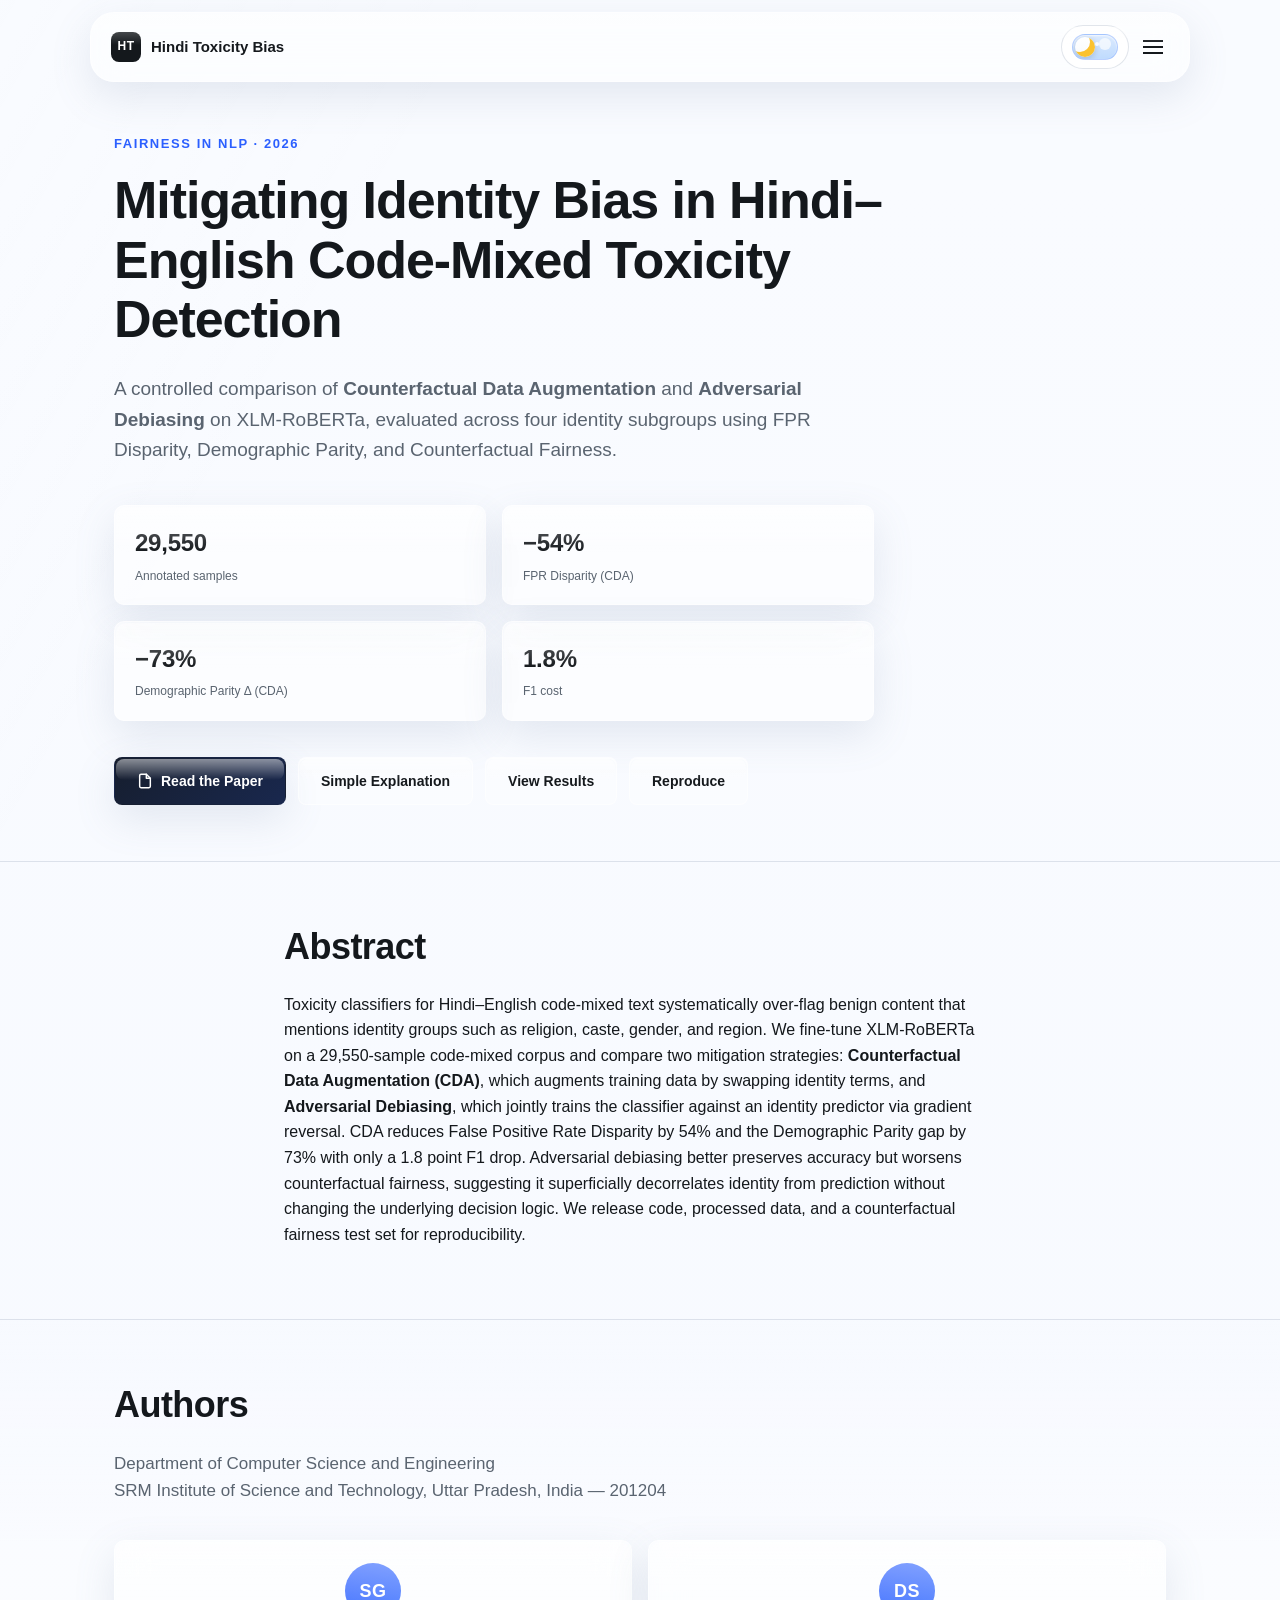
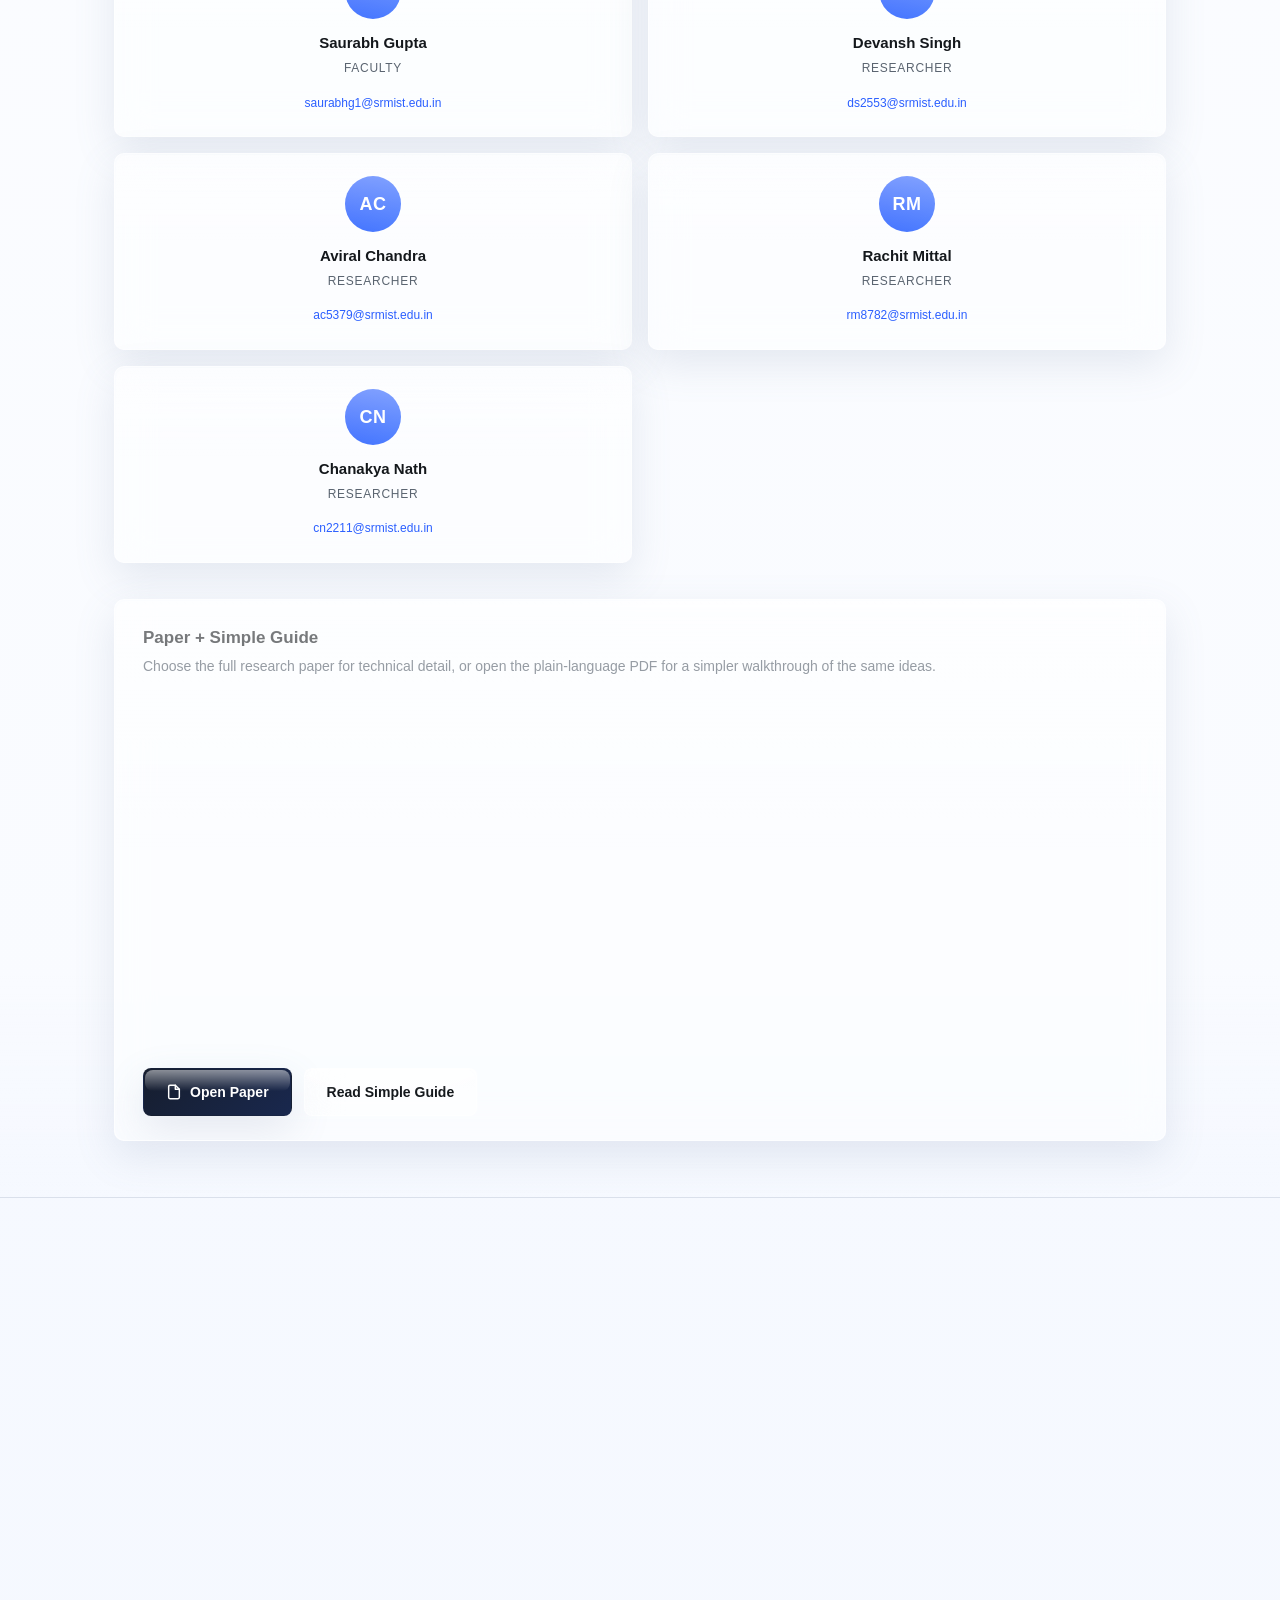
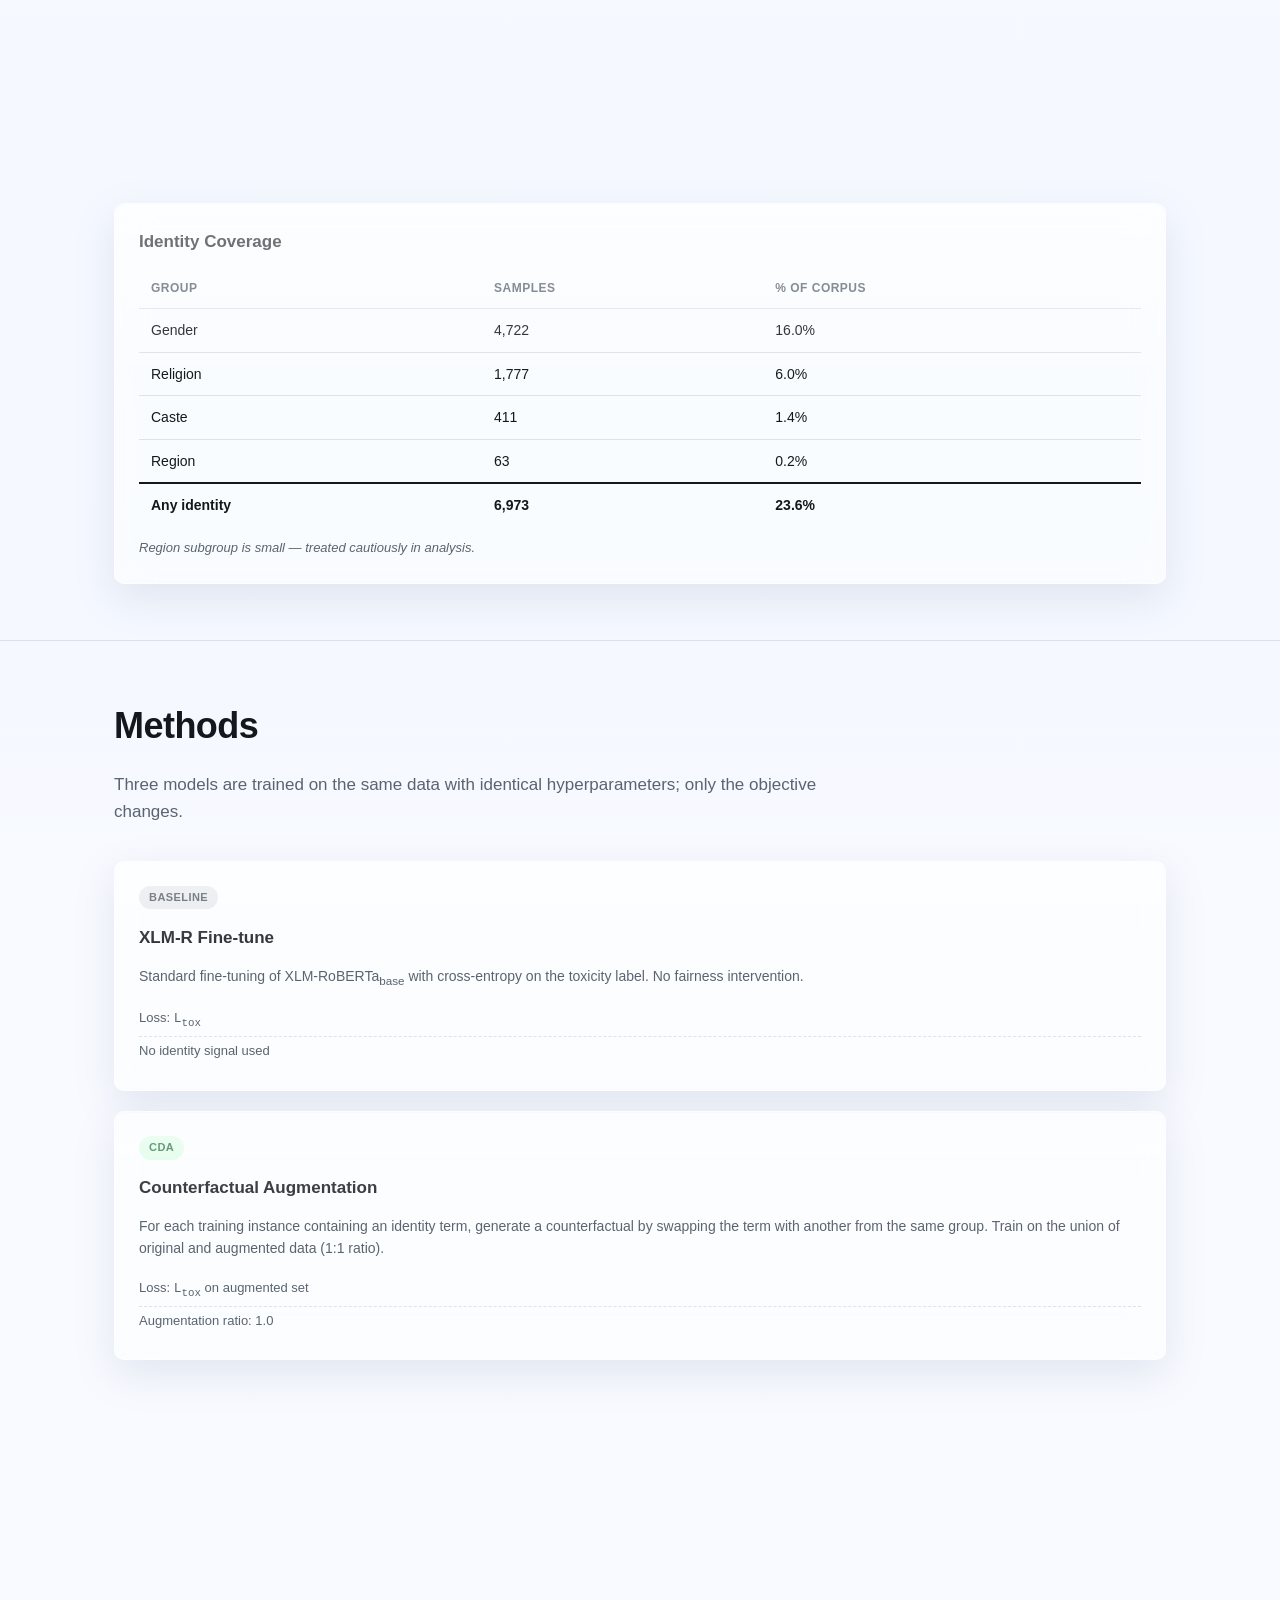
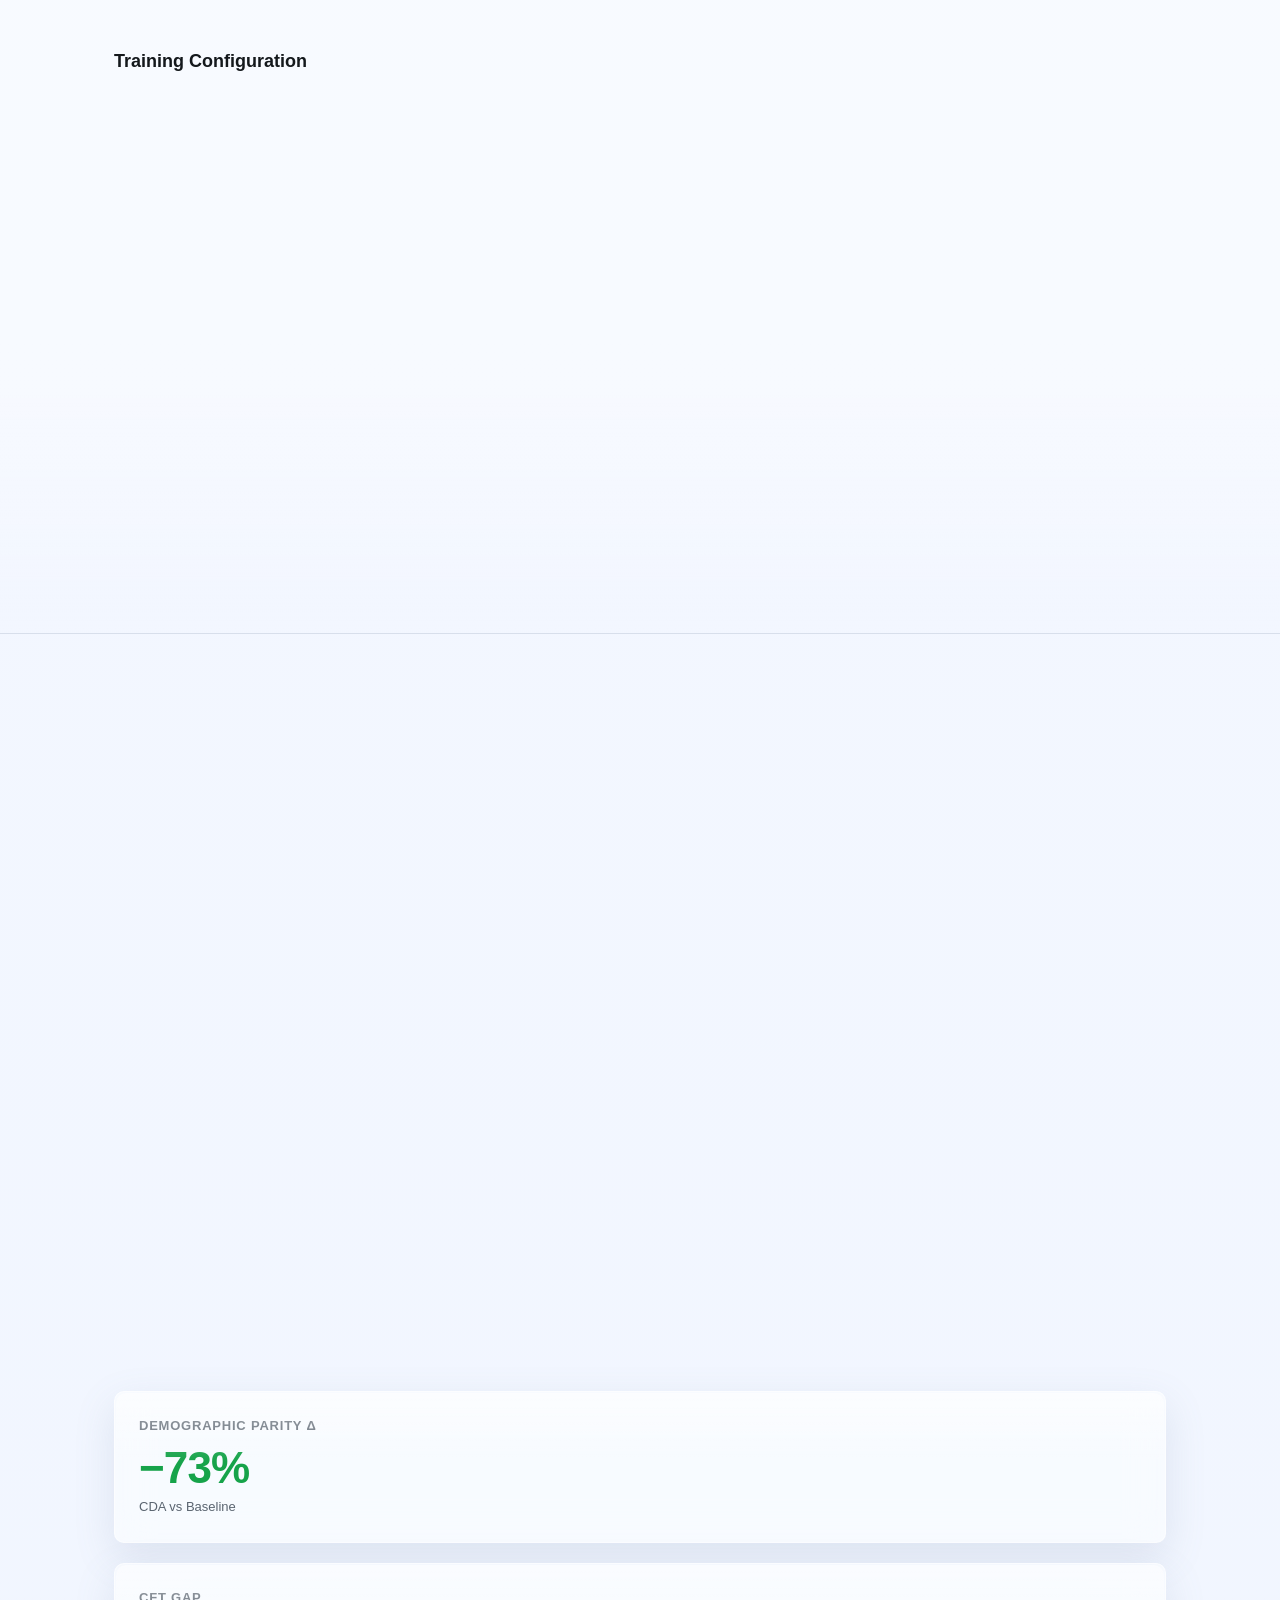
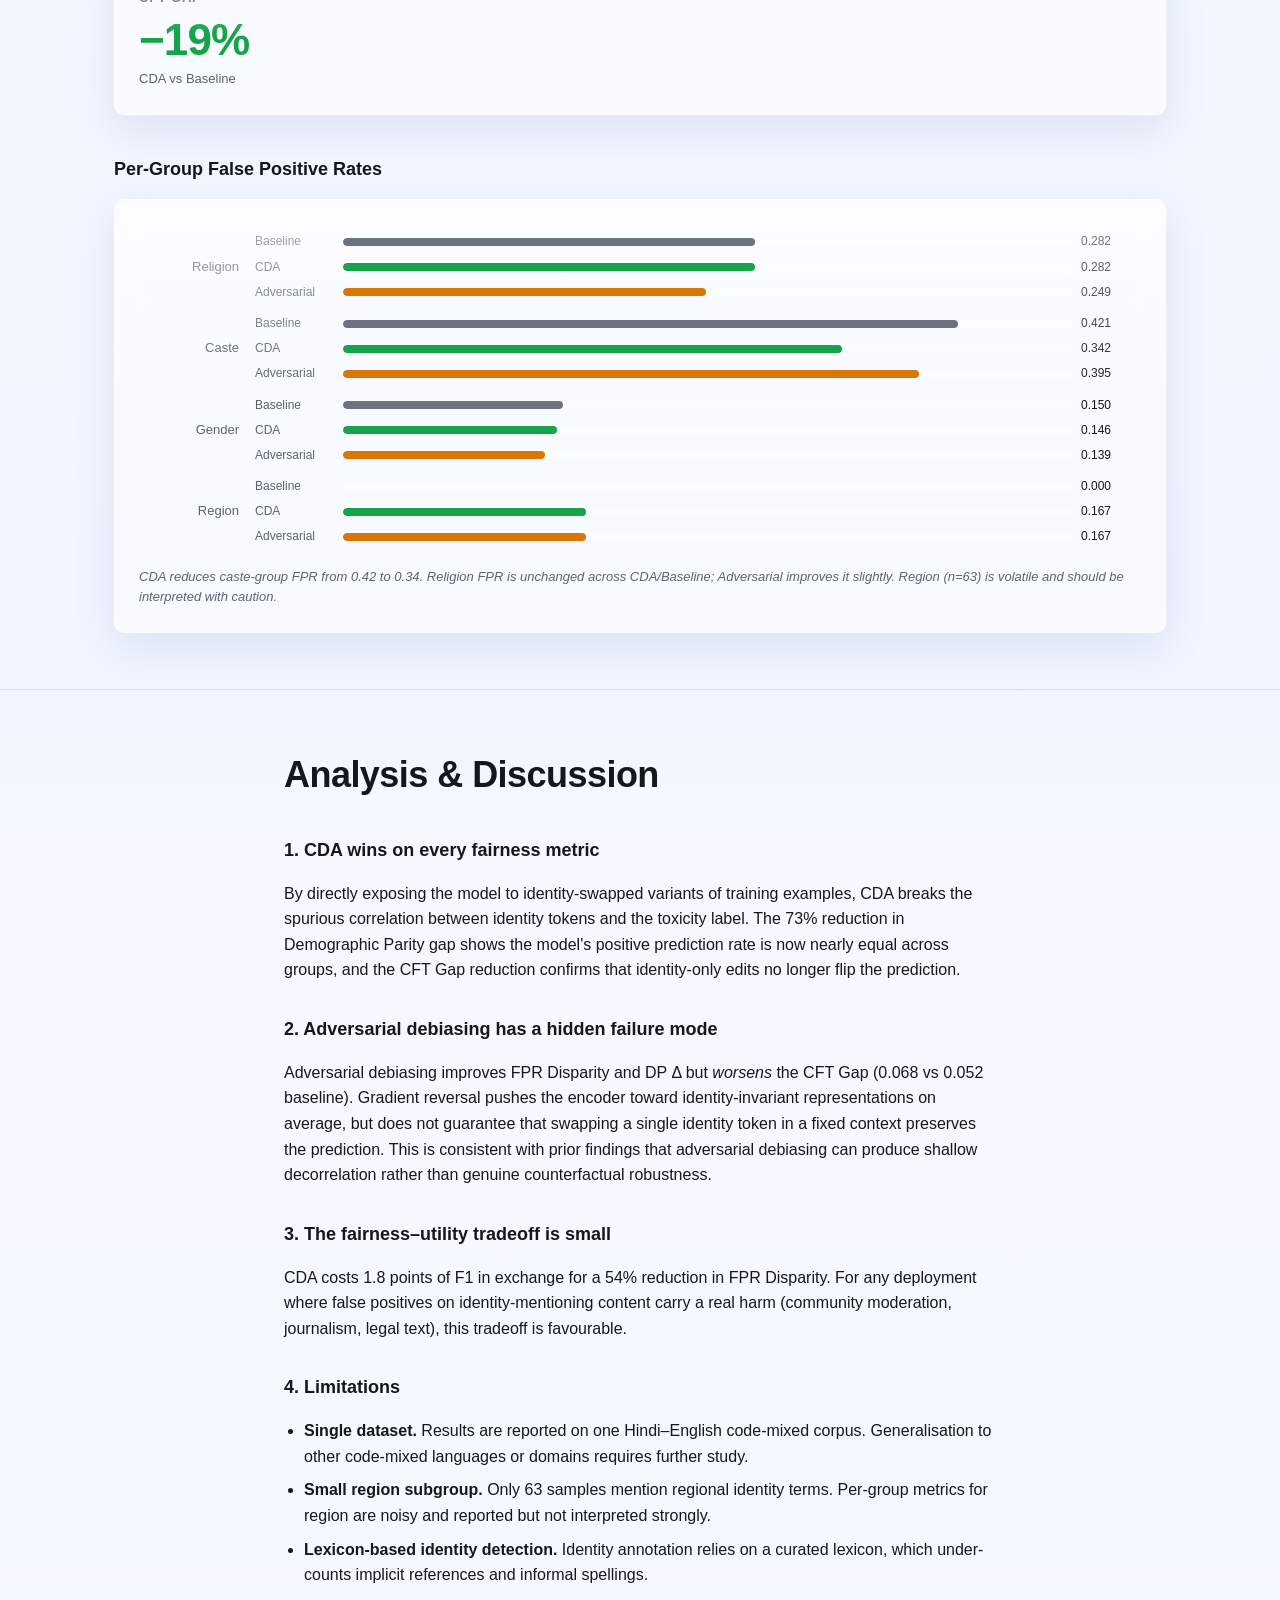
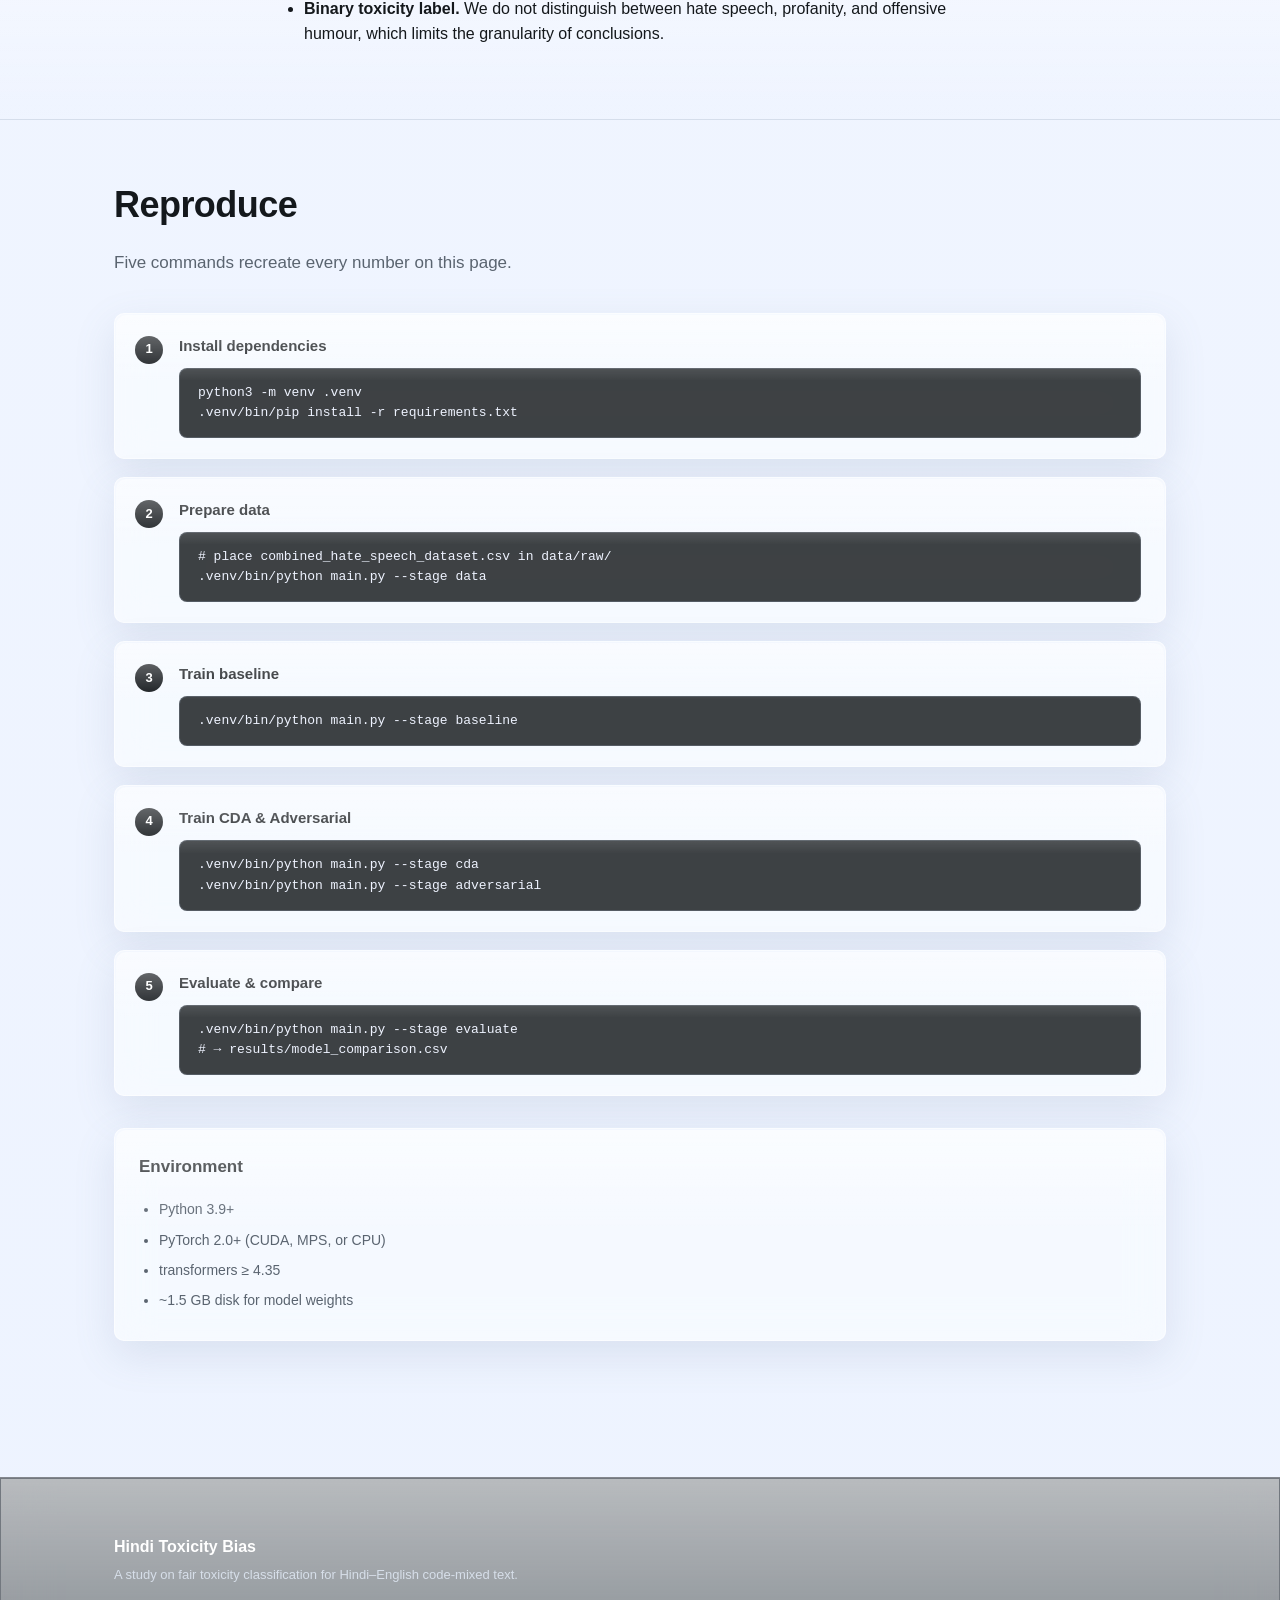
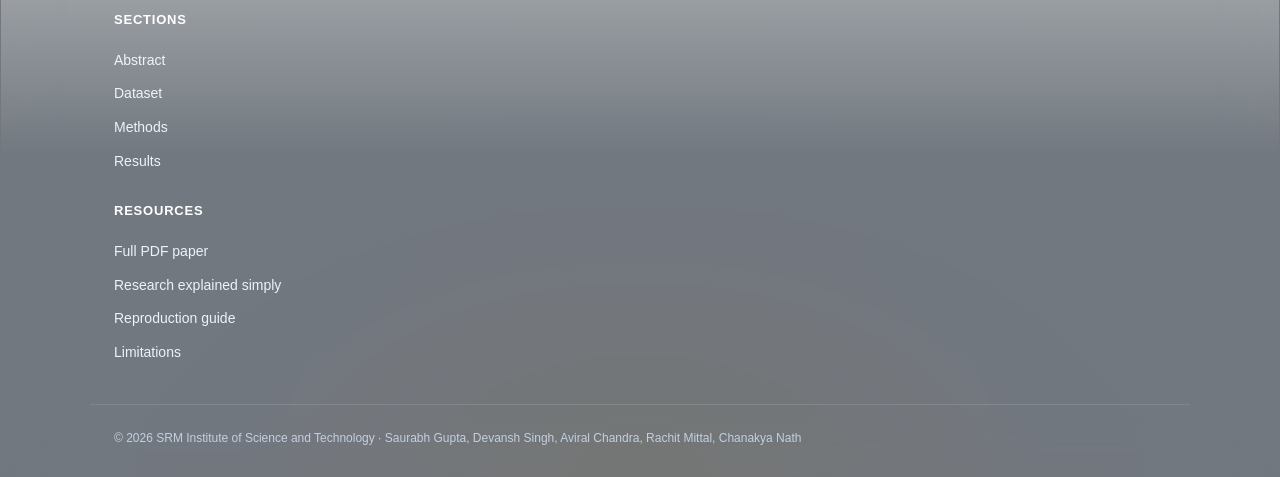
==== commit f3e15e55: "Fix NavBar Bug, Add Github Icon" ====
--- a/docs/index.html
+++ b/docs/index.html
@@ -45,13 +45,18 @@
         <li><a href="#results">Results</a></li>
         <li><a href="#analysis">Analysis</a></li>
         <li><a href="#reproduce">Reproduce</a></li>
-        <li class="nav-mobile-only"><a href="https://github.com/DevanshSrajput/Hindi-Toxicity-Bias" class="nav-github" target="_blank" rel="noopener">GitHub Repo</a></li>
+        <li class="nav-mobile-only"><a href="https://github.com/DevanshSrajput/Hindi-Toxicity-Bias" class="nav-github" target="_blank" rel="noopener">
+          <svg xmlns="http://www.w3.org/2000/svg" width="16" height="16" viewBox="0 0 24 24" fill="currentColor" aria-hidden="true"><path d="M12 .5C5.65.5.5 5.7.5 12.12c0 5.13 3.3 9.48 7.88 11.01.58.11.79-.26.79-.57 0-.28-.01-1.03-.02-2.02-3.2.71-3.88-1.57-3.88-1.57-.53-1.35-1.28-1.71-1.28-1.71-1.04-.73.08-.72.08-.72 1.15.08 1.76 1.2 1.76 1.2 1.02 1.77 2.68 1.26 3.33.97.1-.75.4-1.26.72-1.55-2.55-.29-5.23-1.29-5.23-5.75 0-1.27.45-2.31 1.18-3.13-.12-.29-.51-1.47.11-3.06 0 0 .96-.31 3.15 1.19a10.8 10.8 0 0 1 5.74 0c2.19-1.5 3.15-1.19 3.15-1.19.62 1.59.23 2.77.11 3.06.74.82 1.18 1.86 1.18 3.13 0 4.47-2.68 5.45-5.24 5.74.41.36.77 1.07.77 2.17 0 1.57-.01 2.84-.01 3.22 0 .31.21.69.8.57A11.64 11.64 0 0 0 23.5 12.12C23.5 5.7 18.35.5 12 .5Z"/></svg>
+          <span>GitHub Repo</span>
+        </a></li>
         <li class="nav-mobile-only"><a href="Research_Explained_Simply.pdf" class="nav-guide" target="_blank" rel="noopener">Simple Guide</a></li>
         <li class="nav-mobile-only"><a href="paper.pdf" class="nav-pdf" target="_blank" rel="noopener">📄 PDF</a></li>
       </ul>
       <div class="nav-actions">
         <div class="nav-shortcuts">
-          <a href="https://github.com/DevanshSrajput/Hindi-Toxicity-Bias" class="nav-github" target="_blank" rel="noopener">GitHub</a>
+          <a href="https://github.com/DevanshSrajput/Hindi-Toxicity-Bias" class="nav-github nav-github-icon" target="_blank" rel="noopener" aria-label="Open GitHub repository">
+            <svg xmlns="http://www.w3.org/2000/svg" width="18" height="18" viewBox="0 0 24 24" fill="currentColor" aria-hidden="true"><path d="M12 .5C5.65.5.5 5.7.5 12.12c0 5.13 3.3 9.48 7.88 11.01.58.11.79-.26.79-.57 0-.28-.01-1.03-.02-2.02-3.2.71-3.88-1.57-3.88-1.57-.53-1.35-1.28-1.71-1.28-1.71-1.04-.73.08-.72.08-.72 1.15.08 1.76 1.2 1.76 1.2 1.02 1.77 2.68 1.26 3.33.97.1-.75.4-1.26.72-1.55-2.55-.29-5.23-1.29-5.23-5.75 0-1.27.45-2.31 1.18-3.13-.12-.29-.51-1.47.11-3.06 0 0 .96-.31 3.15 1.19a10.8 10.8 0 0 1 5.74 0c2.19-1.5 3.15-1.19 3.15-1.19.62 1.59.23 2.77.11 3.06.74.82 1.18 1.86 1.18 3.13 0 4.47-2.68 5.45-5.24 5.74.41.36.77 1.07.77 2.17 0 1.57-.01 2.84-.01 3.22 0 .31.21.69.8.57A11.64 11.64 0 0 0 23.5 12.12C23.5 5.7 18.35.5 12 .5Z"/></svg>
+          </a>
           <a href="Research_Explained_Simply.pdf" class="nav-guide" target="_blank" rel="noopener">Simple Guide</a>
           <a href="paper.pdf" class="nav-pdf" target="_blank" rel="noopener">📄 PDF</a>
         </div>
--- a/docs/styles.css
+++ b/docs/styles.css
@@ -4,12 +4,16 @@
 
 :root {
   color-scheme: light;
-  --bg: #fafafa;
-  --bg-alt: #f1f3f5;
-  --surface: #ffffff;
+  --bg: #edf3ff;
+  --bg-alt: rgba(255,255,255,.26);
+  --surface: rgba(255,255,255,.52);
+  --surface-strong: rgba(255,255,255,.72);
+  --surface-soft: rgba(255,255,255,.34);
   --text: #14181c;
   --text-muted: #5a6470;
-  --border: #e4e7eb;
+  --border: rgba(148,163,184,.28);
+  --glass-border: rgba(255,255,255,.52);
+  --glass-highlight: rgba(255,255,255,.66);
   --accent: #2b5fff;
   --accent-soft: rgba(43, 95, 255, 0.14);
   --accent-strong: #3f73ff;
@@ -17,25 +21,25 @@
   --cda: #16a34a;
   --adv: #d97706;
   --good: #16a34a;
-  --shadow: 0 1px 2px rgba(20,24,28,.04), 0 4px 12px rgba(20,24,28,.04);
-  --shadow-hover: 0 2px 4px rgba(20,24,28,.05), 0 12px 28px rgba(20,24,28,.07);
+  --shadow: 0 14px 40px rgba(113,129,162,.16);
+  --shadow-hover: 0 20px 48px rgba(113,129,162,.2);
   --radius: 10px;
   --max-width: 1100px;
   --font-sans: -apple-system, BlinkMacSystemFont, "Inter", "Segoe UI", Roboto, sans-serif;
   --font-mono: "SF Mono", "JetBrains Mono", Menlo, Consolas, monospace;
-  --header-bg: rgba(255,255,255,.85);
-  --header-bg-scrolled: rgba(255,255,255,.72);
-  --header-shadow: 0 10px 30px rgba(20,24,28,.08);
-  --header-border: rgba(228,231,235,.9);
+  --header-bg: rgba(255,255,255,.5);
+  --header-bg-scrolled: rgba(255,255,255,.64);
+  --header-shadow: 0 16px 42px rgba(113,129,162,.22);
+  --header-border: rgba(255,255,255,.56);
   --button-primary-hover: #000000;
   --text-inverse: #ffffff;
-  --inline-code-bg: #f1f3f5;
-  --code-bg: #14181c;
-  --code-text: #e6e6e6;
-  --footer-bg: #14181c;
-  --footer-text: #c5cad1;
-  --footer-muted: #8a929c;
-  --footer-border: #2a2f36;
+  --inline-code-bg: rgba(255,255,255,.42);
+  --code-bg: rgba(20,24,28,.82);
+  --code-text: #eef3ff;
+  --footer-bg: rgba(20,24,28,.56);
+  --footer-text: #ecf2fb;
+  --footer-muted: #c3cfdf;
+  --footer-border: rgba(255,255,255,.12);
   --badge-baseline-bg: #e5e7eb;
   --badge-baseline-text: #374151;
   --badge-cda-bg: #dcfce7;
@@ -43,16 +47,26 @@
   --badge-adv-bg: #fed7aa;
   --badge-adv-text: #9a3412;
   --row-best-bg: linear-gradient(90deg, rgba(22,163,74,.06), transparent);
+  --glass-blur: blur(18px) saturate(165%);
+  --glass-blur-strong: blur(24px) saturate(185%);
+  --page-glow-a: rgba(43,95,255,.16);
+  --page-glow-b: rgba(56,189,248,.14);
+  --page-glow-c: rgba(251,191,36,.1);
+  --page-wash: rgba(255,255,255,.68);
 }
 
 :root[data-theme="dark"] {
   color-scheme: dark;
-  --bg: #0d1117;
-  --bg-alt: #111827;
-  --surface: #161b22;
+  --bg: #08111f;
+  --bg-alt: rgba(15,23,42,.34);
+  --surface: rgba(15,23,42,.46);
+  --surface-strong: rgba(15,23,42,.68);
+  --surface-soft: rgba(15,23,42,.26);
   --text: #f3f4f6;
   --text-muted: #9ca3af;
-  --border: #273244;
+  --border: rgba(71,85,105,.3);
+  --glass-border: rgba(148,163,184,.18);
+  --glass-highlight: rgba(255,255,255,.08);
   --accent: #7cb4ff;
   --accent-soft: rgba(124, 180, 255, 0.14);
   --accent-strong: #a3cfff;
@@ -60,21 +74,21 @@
   --cda: #4ade80;
   --adv: #f59e0b;
   --good: #4ade80;
-  --shadow: 0 1px 2px rgba(0,0,0,.22), 0 10px 24px rgba(0,0,0,.22);
-  --shadow-hover: 0 2px 4px rgba(0,0,0,.3), 0 18px 36px rgba(0,0,0,.28);
-  --header-bg: rgba(13,17,23,.82);
-  --header-bg-scrolled: rgba(13,17,23,.68);
-  --header-shadow: 0 12px 32px rgba(0,0,0,.32);
-  --header-border: rgba(39,50,68,.95);
+  --shadow: 0 18px 48px rgba(0,0,0,.3);
+  --shadow-hover: 0 22px 56px rgba(0,0,0,.38);
+  --header-bg: rgba(8,17,31,.48);
+  --header-bg-scrolled: rgba(8,17,31,.62);
+  --header-shadow: 0 18px 42px rgba(0,0,0,.38);
+  --header-border: rgba(148,163,184,.16);
   --button-primary-hover: #dbe4f0;
   --text-inverse: #0d1117;
-  --inline-code-bg: #111827;
-  --code-bg: #0a0f16;
+  --inline-code-bg: rgba(15,23,42,.48);
+  --code-bg: rgba(6,10,18,.86);
   --code-text: #dbe4f0;
-  --footer-bg: #070b11;
+  --footer-bg: rgba(6,10,18,.58);
   --footer-text: #dbe4f0;
   --footer-muted: #94a3b8;
-  --footer-border: #1f2937;
+  --footer-border: rgba(148,163,184,.12);
   --badge-baseline-bg: #1f2937;
   --badge-baseline-text: #d1d5db;
   --badge-cda-bg: rgba(74, 222, 128, 0.14);
@@ -82,6 +96,12 @@
   --badge-adv-bg: rgba(245, 158, 11, 0.16);
   --badge-adv-text: #fdba74;
   --row-best-bg: linear-gradient(90deg, rgba(74,222,128,.12), transparent);
+  --glass-blur: blur(18px) saturate(155%);
+  --glass-blur-strong: blur(24px) saturate(175%);
+  --page-glow-a: rgba(59,130,246,.16);
+  --page-glow-b: rgba(14,165,233,.1);
+  --page-glow-c: rgba(76,29,149,.14);
+  --page-wash: rgba(8,17,31,.78);
 }
 
 * { box-sizing: border-box; }
@@ -91,14 +111,32 @@
   background: var(--bg);
 }
 body {
+  position: relative;
   margin: 0;
   font-family: var(--font-sans);
   font-size: 16px;
   line-height: 1.6;
   color: var(--text);
-  background: var(--bg);
+  background:
+    radial-gradient(900px 520px at 50% 100%, var(--page-glow-c), transparent 62%),
+    linear-gradient(180deg, var(--page-wash) 0%, var(--bg) 100%);
   -webkit-font-smoothing: antialiased;
   transition: background-color .25s ease, color .25s ease;
+}
+body::before {
+  content: "";
+  position: fixed;
+  inset: 0;
+  pointer-events: none;
+  background: linear-gradient(120deg, rgba(255,255,255,.12), rgba(255,255,255,0) 28%);
+  opacity: .35;
+  z-index: 0;
+}
+main,
+.site-header,
+.site-footer {
+  position: relative;
+  z-index: 1;
 }
 
 a { color: var(--accent); text-decoration: none; transition: color .2s ease; }
@@ -130,15 +168,16 @@
   background: var(--header-bg);
   border: 1px solid var(--header-border);
   border-radius: 24px;
-  box-shadow: 0 6px 18px rgba(20,24,28,.06);
-  backdrop-filter: saturate(160%) blur(12px);
-  -webkit-backdrop-filter: saturate(160%) blur(12px);
+  box-shadow: var(--shadow);
+  backdrop-filter: var(--glass-blur);
+  -webkit-backdrop-filter: var(--glass-blur);
   transition: background-color .25s ease, border-color .25s ease, box-shadow .25s ease, backdrop-filter .25s ease, -webkit-backdrop-filter .25s ease;
+  overflow: hidden;
 }
 .site-header.scrolled .nav {
   background: var(--header-bg-scrolled);
-  backdrop-filter: saturate(180%) blur(22px);
-  -webkit-backdrop-filter: saturate(180%) blur(22px);
+  backdrop-filter: var(--glass-blur-strong);
+  -webkit-backdrop-filter: var(--glass-blur-strong);
   box-shadow: var(--header-shadow);
 }
 .brand {
@@ -203,7 +242,7 @@
   align-items: center;
   gap: 10px;
   border: 1px solid var(--border);
-  background: var(--surface);
+  background: var(--surface-strong);
   color: var(--text);
   border-radius: 999px;
   padding: 8px 14px;
@@ -212,6 +251,9 @@
   font-weight: 600;
   cursor: pointer;
   transition: transform .2s ease, background-color .2s ease, border-color .2s ease, color .2s ease;
+  backdrop-filter: var(--glass-blur);
+  -webkit-backdrop-filter: var(--glass-blur);
+  box-shadow: inset 0 1px 0 var(--glass-highlight);
 }
 .theme-toggle:hover { transform: translateY(-1px); }
 .theme-toggle:focus-visible {
@@ -327,9 +369,7 @@
 /* HERO */
 .hero {
   padding: 96px 0 72px;
-  background:
-    radial-gradient(1200px 400px at 50% -20%, var(--accent-soft), transparent 60%),
-    var(--bg);
+  background: transparent;
 }
 .eyebrow {
   font-size: 13px;
@@ -364,8 +404,13 @@
   display: flex; flex-direction: column;
   padding: 18px 20px;
   background: var(--surface);
-  border: 1px solid var(--border);
+  border: 1px solid var(--glass-border);
   border-radius: var(--radius);
+  box-shadow: var(--shadow);
+  backdrop-filter: var(--glass-blur);
+  -webkit-backdrop-filter: var(--glass-blur);
+  position: relative;
+  overflow: hidden;
 }
 .stat-num {
   font-size: 24px;
@@ -391,9 +436,15 @@
   border: 1px solid transparent;
   cursor: pointer;
   transition: all .15s ease;
+  position: relative;
+  overflow: hidden;
 }
 .btn-primary {
-  background: var(--text); color: var(--text-inverse);
+  background: linear-gradient(135deg, color-mix(in srgb, var(--text) 92%, var(--accent) 8%), color-mix(in srgb, var(--text) 78%, var(--accent) 22%));
+  color: var(--text-inverse);
+  box-shadow: var(--shadow);
+  backdrop-filter: var(--glass-blur);
+  -webkit-backdrop-filter: var(--glass-blur);
 }
 .btn-primary:hover {
   background: var(--button-primary-hover);
@@ -401,8 +452,11 @@
   transform: translateY(-1px);
 }
 .btn-ghost {
-  background: transparent; color: var(--text);
-  border-color: var(--border);
+  background: var(--surface-soft); color: var(--text);
+  border-color: var(--glass-border);
+  box-shadow: inset 0 1px 0 var(--glass-highlight);
+  backdrop-filter: var(--glass-blur);
+  -webkit-backdrop-filter: var(--glass-blur);
 }
 .btn-ghost:hover { background: var(--bg-alt); text-decoration: none; }
 
@@ -411,7 +465,9 @@
   padding: 80px 0;
   border-top: 1px solid var(--border);
 }
-.section-alt { background: var(--bg-alt); }
+.section-alt {
+  background: linear-gradient(180deg, transparent 0%, var(--surface-soft) 15%, var(--surface-soft) 85%, transparent 100%);
+}
 .section h2 {
   font-size: clamp(26px, 3.5vw, 36px);
   letter-spacing: -.015em;
@@ -441,11 +497,37 @@
 /* CARDS */
 .card {
   background: var(--surface);
-  border: 1px solid var(--border);
+  border: 1px solid var(--glass-border);
   border-radius: var(--radius);
   padding: 24px;
   box-shadow: var(--shadow);
   transition: transform .2s ease, box-shadow .2s ease, background-color .25s ease, border-color .25s ease;
+  backdrop-filter: var(--glass-blur);
+  -webkit-backdrop-filter: var(--glass-blur);
+  position: relative;
+  overflow: hidden;
+}
+.card::before,
+.stat::before,
+.author-card::before,
+.paper-cta::before,
+.theme-toggle::before,
+.nav::before,
+.nav-github::before,
+.nav-guide::before,
+.nav-pdf::before,
+.btn-ghost::before,
+.btn-primary::before,
+.site-footer::before,
+.repro-steps li::after {
+  content: "";
+  position: absolute;
+  inset: 1px 1px auto 1px;
+  height: 46%;
+  border-radius: inherit;
+  background: linear-gradient(180deg, var(--glass-highlight), rgba(255,255,255,0));
+  opacity: .75;
+  pointer-events: none;
 }
 .card h3 {
   margin: 0 0 14px;
@@ -496,6 +578,7 @@
   background: var(--inline-code-bg);
   padding: 2px 6px;
   border-radius: 4px;
+  border: 1px solid var(--glass-border);
 }
 
 .results-table th.group-header {
@@ -581,7 +664,7 @@
 .chart-bar-track {
   position: relative;
   height: 8px;
-  background: var(--bg-alt);
+  background: var(--surface-soft);
   border-radius: 4px;
   overflow: hidden;
 }
@@ -605,12 +688,15 @@
 .repro-steps li {
   counter-increment: step;
   background: var(--surface);
-  border: 1px solid var(--border);
+  border: 1px solid var(--glass-border);
   border-radius: var(--radius);
   padding: 20px 24px;
   position: relative;
   padding-left: 64px;
   box-shadow: var(--shadow);
+  backdrop-filter: var(--glass-blur);
+  -webkit-backdrop-filter: var(--glass-blur);
+  overflow: hidden;
 }
 .repro-steps li::before {
   content: counter(step);
@@ -633,6 +719,8 @@
   padding: 14px 18px;
   border-radius: 8px;
   border: 1px solid var(--border);
+  backdrop-filter: var(--glass-blur);
+  -webkit-backdrop-filter: var(--glass-blur);
   overflow-x: auto;
   font-family: var(--font-mono);
   font-size: 13px;
@@ -657,6 +745,10 @@
   color: var(--footer-text);
   padding: 56px 0 32px;
   margin-top: 80px;
+  border-top: 1px solid var(--footer-border);
+  backdrop-filter: var(--glass-blur-strong);
+  -webkit-backdrop-filter: var(--glass-blur-strong);
+  overflow: hidden;
 }
 .site-footer .brand-text { color: #fff; font-size: 16px; font-weight: 600; margin: 0 0 6px; }
 .site-footer .muted { color: var(--footer-muted); font-size: 13px; margin: 0; }
@@ -789,12 +881,16 @@
 }
 .author-card {
   background: var(--surface);
-  border: 1px solid var(--border);
+  border: 1px solid var(--glass-border);
   border-radius: var(--radius);
   padding: 22px 18px;
   text-align: center;
   box-shadow: var(--shadow);
   transition: transform .2s ease, box-shadow .2s ease;
+  backdrop-filter: var(--glass-blur);
+  -webkit-backdrop-filter: var(--glass-blur);
+  position: relative;
+  overflow: hidden;
 }
 .author-card:hover {
   transform: translateY(-3px);
@@ -836,11 +932,15 @@
   justify-content: space-between;
   gap: 24px;
   background: var(--surface);
-  border: 1px solid var(--border);
+  border: 1px solid var(--glass-border);
   border-radius: var(--radius);
   padding: 24px 28px;
   box-shadow: var(--shadow);
   flex-wrap: wrap;
+  backdrop-filter: var(--glass-blur);
+  -webkit-backdrop-filter: var(--glass-blur);
+  position: relative;
+  overflow: hidden;
 }
 .paper-cta h3 {
   margin: 0 0 4px;
@@ -866,15 +966,31 @@
   display: inline-flex;
   align-items: center;
   justify-content: center;
-  border: 1px solid var(--border);
-  background: color-mix(in srgb, var(--surface) 92%, var(--accent) 8%);
+  border: 1px solid var(--glass-border);
+  background: color-mix(in srgb, var(--surface-strong) 92%, var(--accent) 8%);
   padding: 8px 14px;
   border-radius: 999px;
   color: var(--text) !important;
   font-size: 13px !important;
   font-weight: 600 !important;
   line-height: 1;
-  box-shadow: 0 1px 2px rgba(20,24,28,.05);
+  box-shadow: var(--shadow);
+  backdrop-filter: var(--glass-blur);
+  -webkit-backdrop-filter: var(--glass-blur);
+  position: relative;
+  overflow: hidden;
+}
+.nav-github svg {
+  flex: 0 0 auto;
+}
+.nav-github span {
+  line-height: 1;
+}
+.nav-github-icon {
+  width: 40px;
+  height: 40px;
+  padding: 0;
+  border-radius: 50%;
 }
 .nav-github:hover,
 .nav-guide:hover {
@@ -885,14 +1001,18 @@
   display: inline-flex;
   align-items: center;
   justify-content: center;
-  background: var(--text);
+  background: linear-gradient(135deg, color-mix(in srgb, var(--text) 90%, var(--accent) 10%), color-mix(in srgb, var(--text) 68%, var(--accent) 32%));
   color: var(--text-inverse) !important;
   padding: 8px 14px;
   border-radius: 999px;
   font-size: 13px !important;
   font-weight: 600 !important;
   line-height: 1;
-  box-shadow: 0 6px 18px rgba(20,24,28,.12);
+  box-shadow: var(--shadow);
+  backdrop-filter: var(--glass-blur);
+  -webkit-backdrop-filter: var(--glass-blur);
+  position: relative;
+  overflow: hidden;
 }
 .nav-pdf:hover {
   background: var(--accent);
@@ -937,7 +1057,7 @@
     flex-direction: column;
     align-items: stretch;
     gap: 0;
-    background: var(--surface);
+    background: var(--surface-strong);
     border: 1px solid var(--header-border);
     border-radius: 22px;
     padding: 8px 24px 16px;
@@ -945,6 +1065,8 @@
     box-shadow: var(--header-shadow);
     margin-top: 10px;
     overflow: hidden;
+    backdrop-filter: var(--glass-blur-strong);
+    -webkit-backdrop-filter: var(--glass-blur-strong);
   }
   .nav-links.open { display: flex; }
   .nav-links li { padding: 10px 0; border-bottom: 1px solid var(--border); }
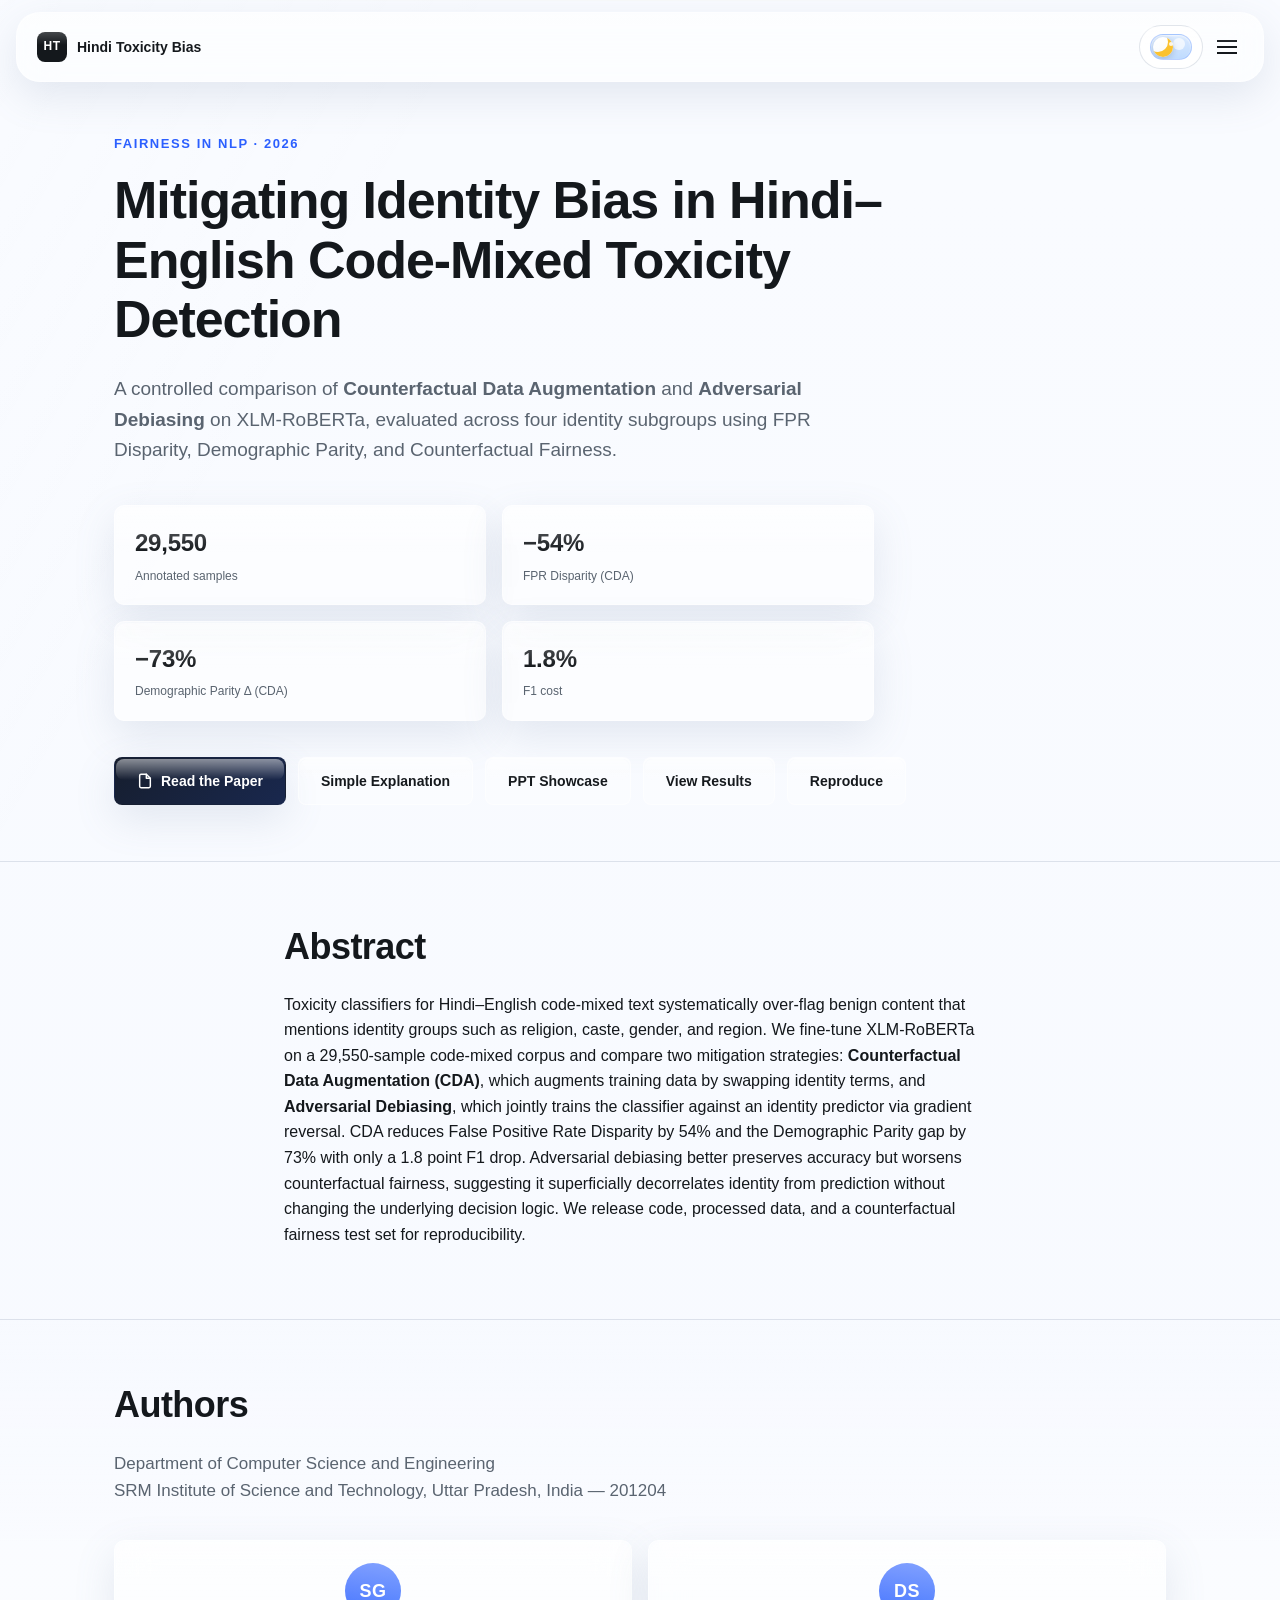
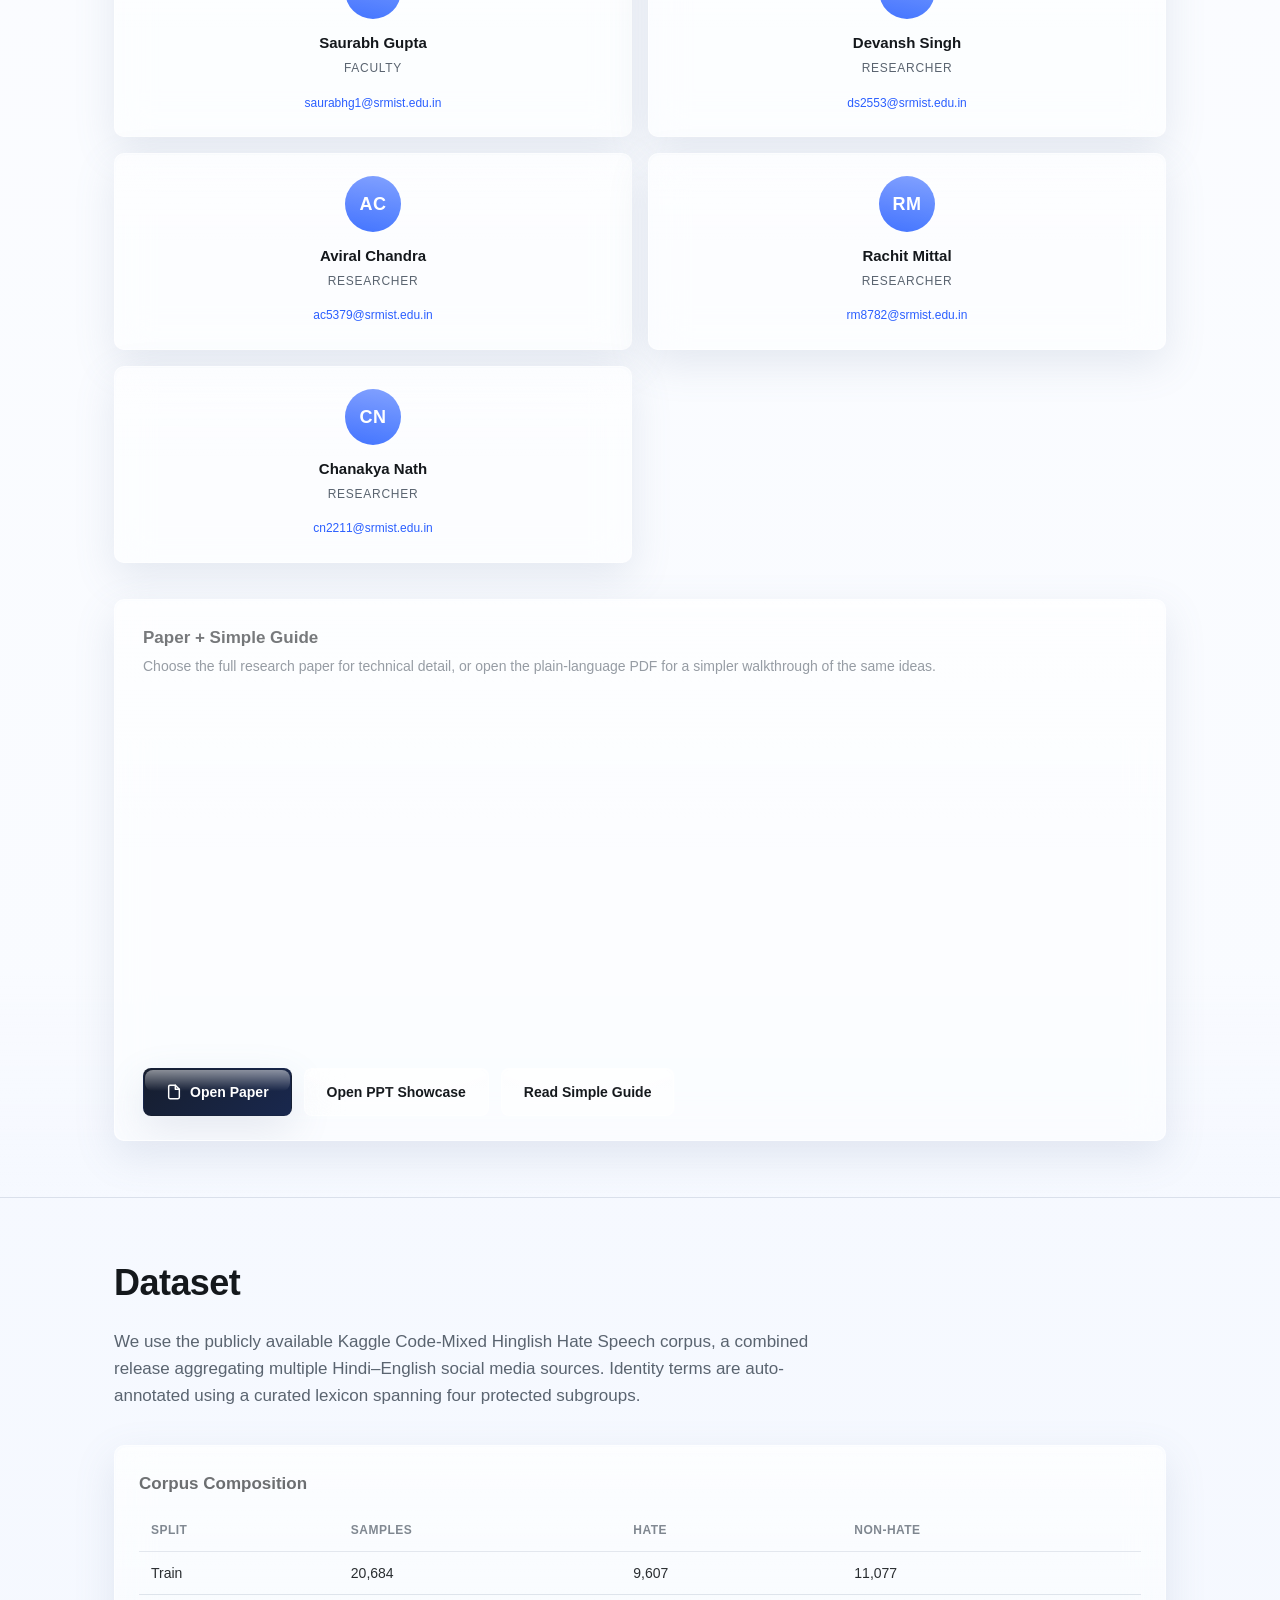
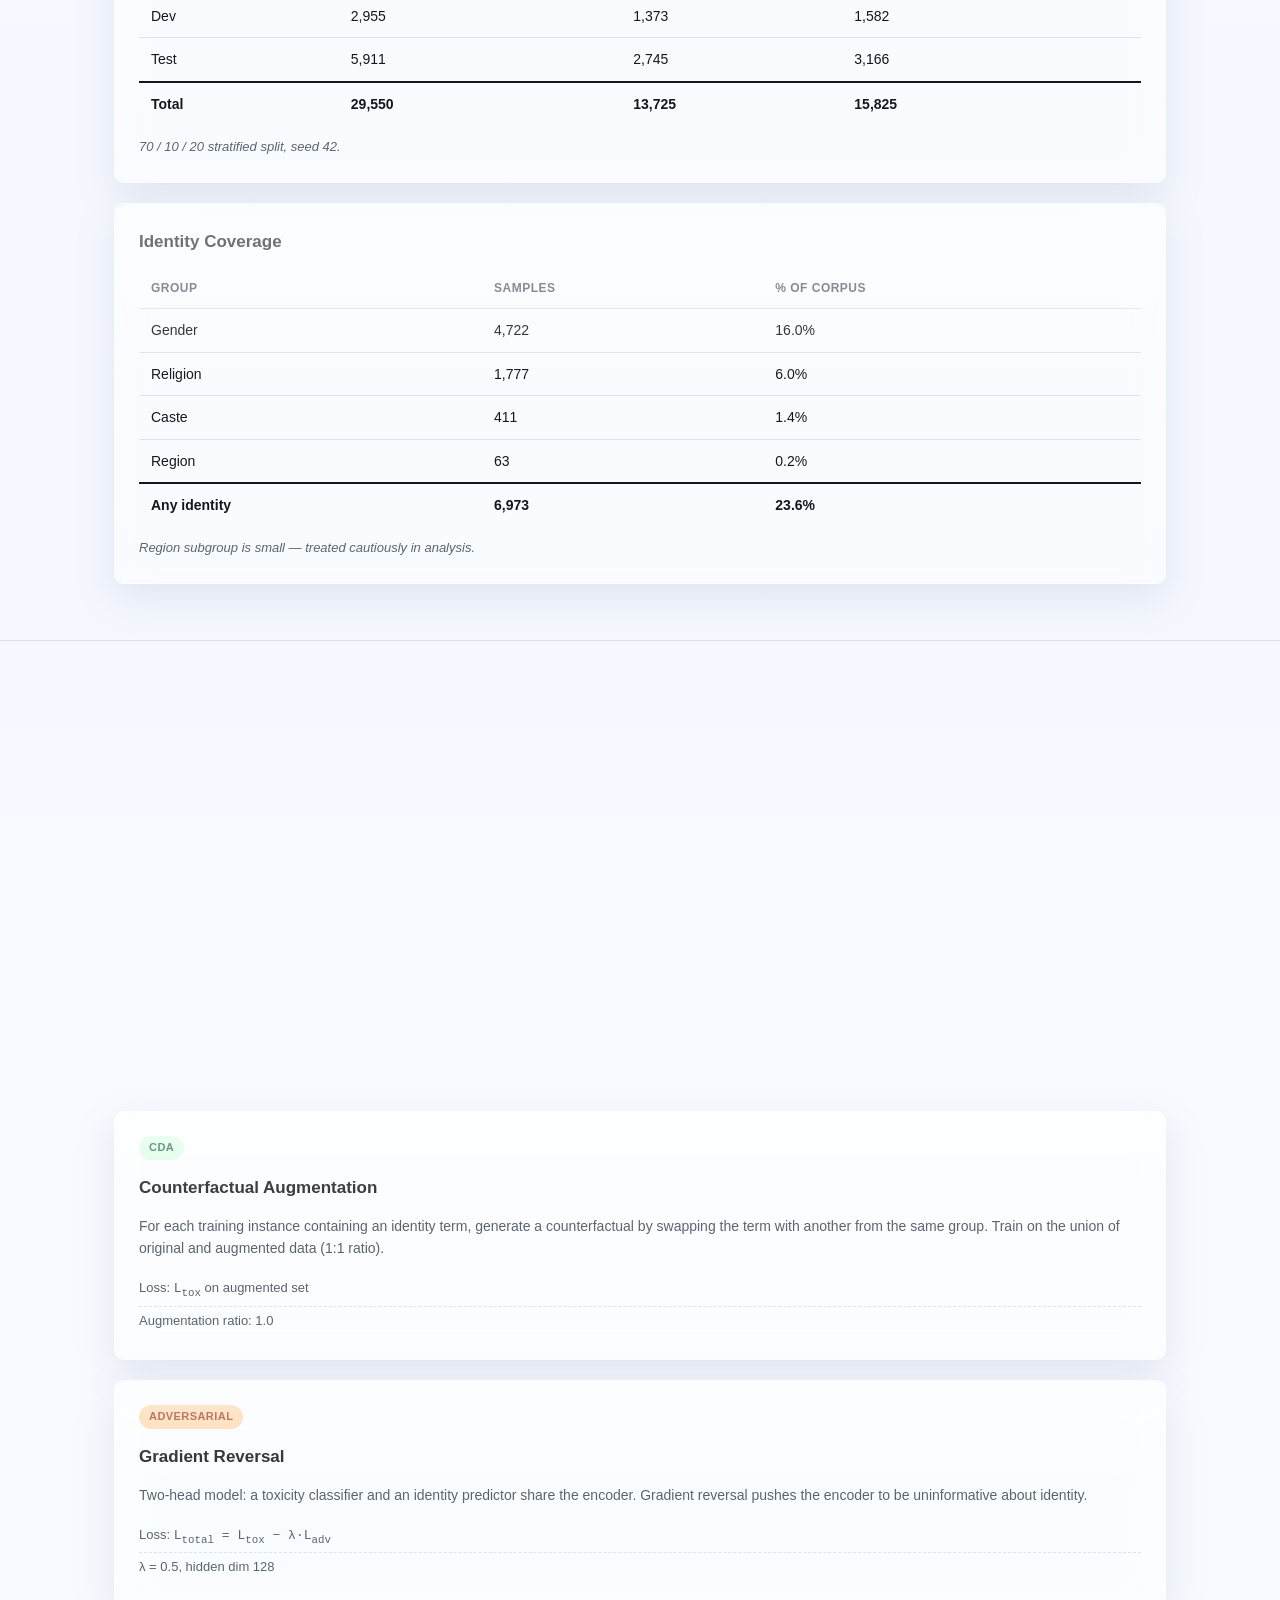
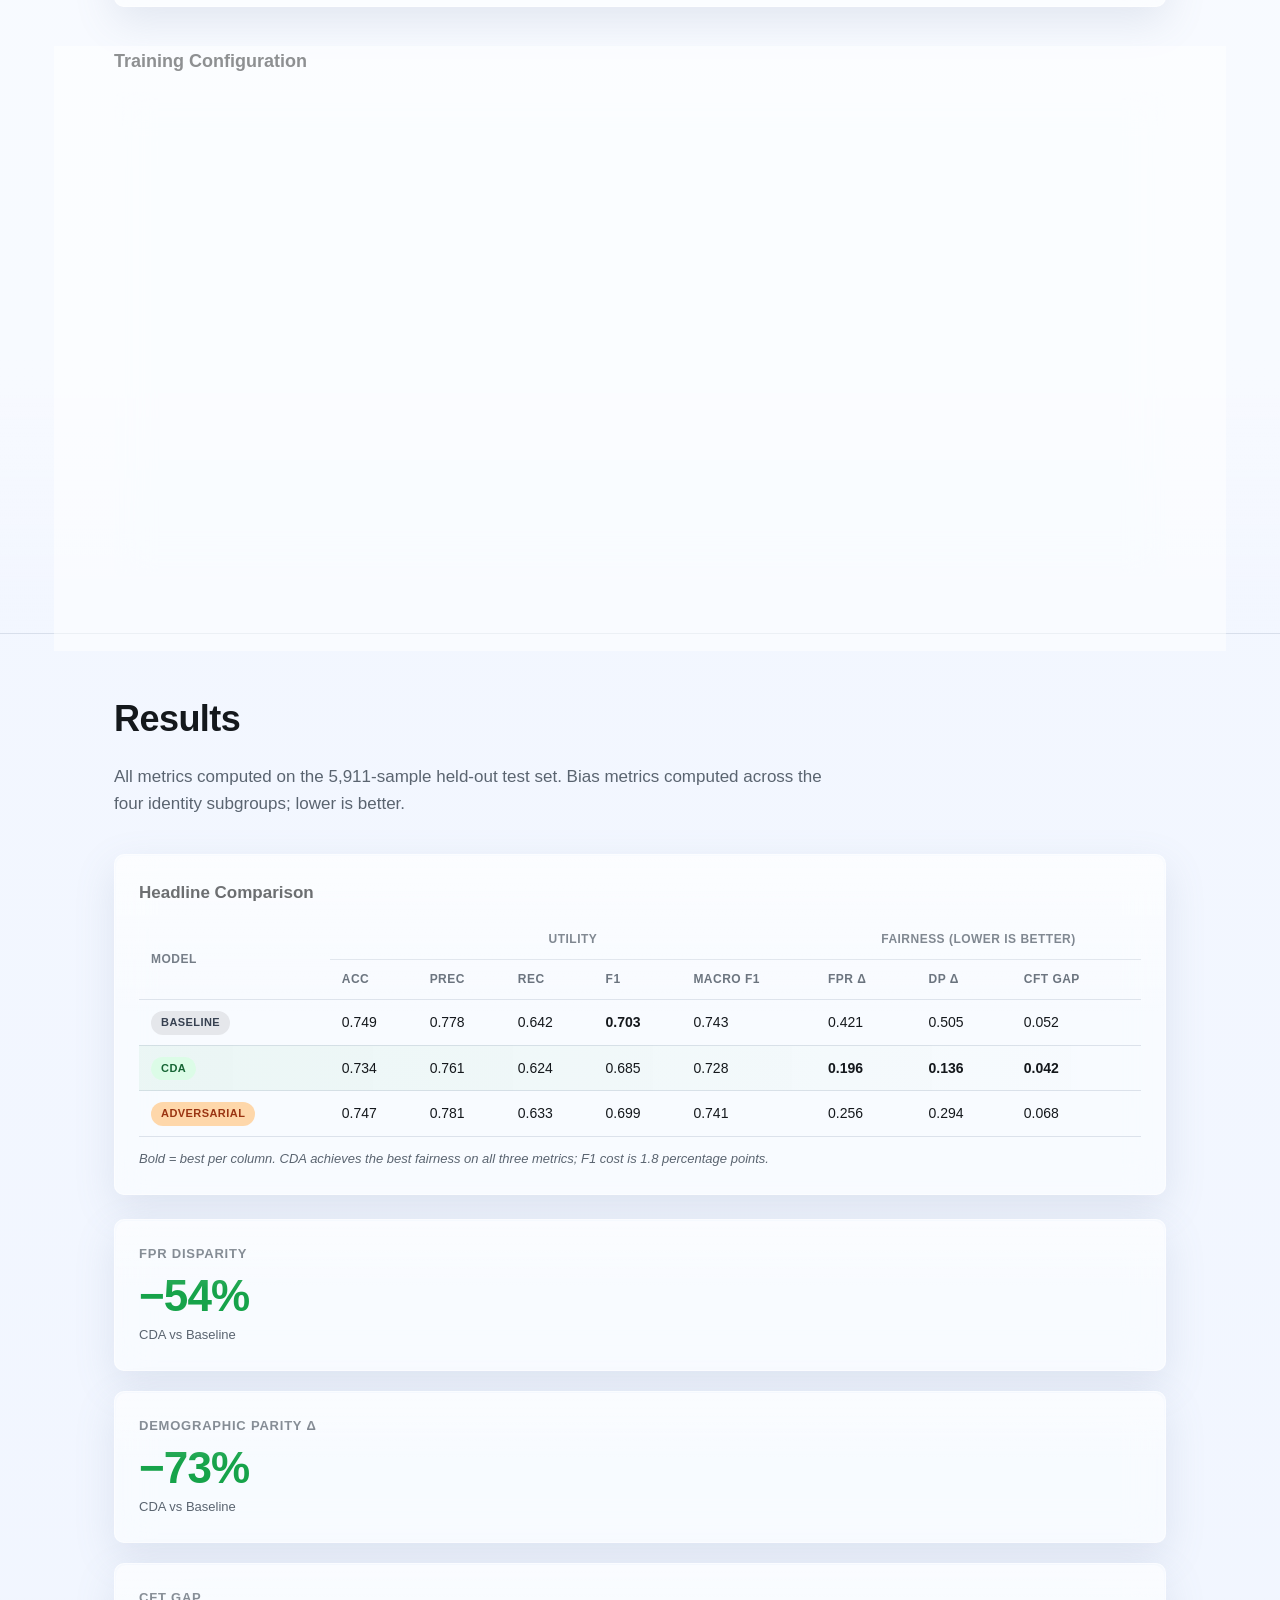
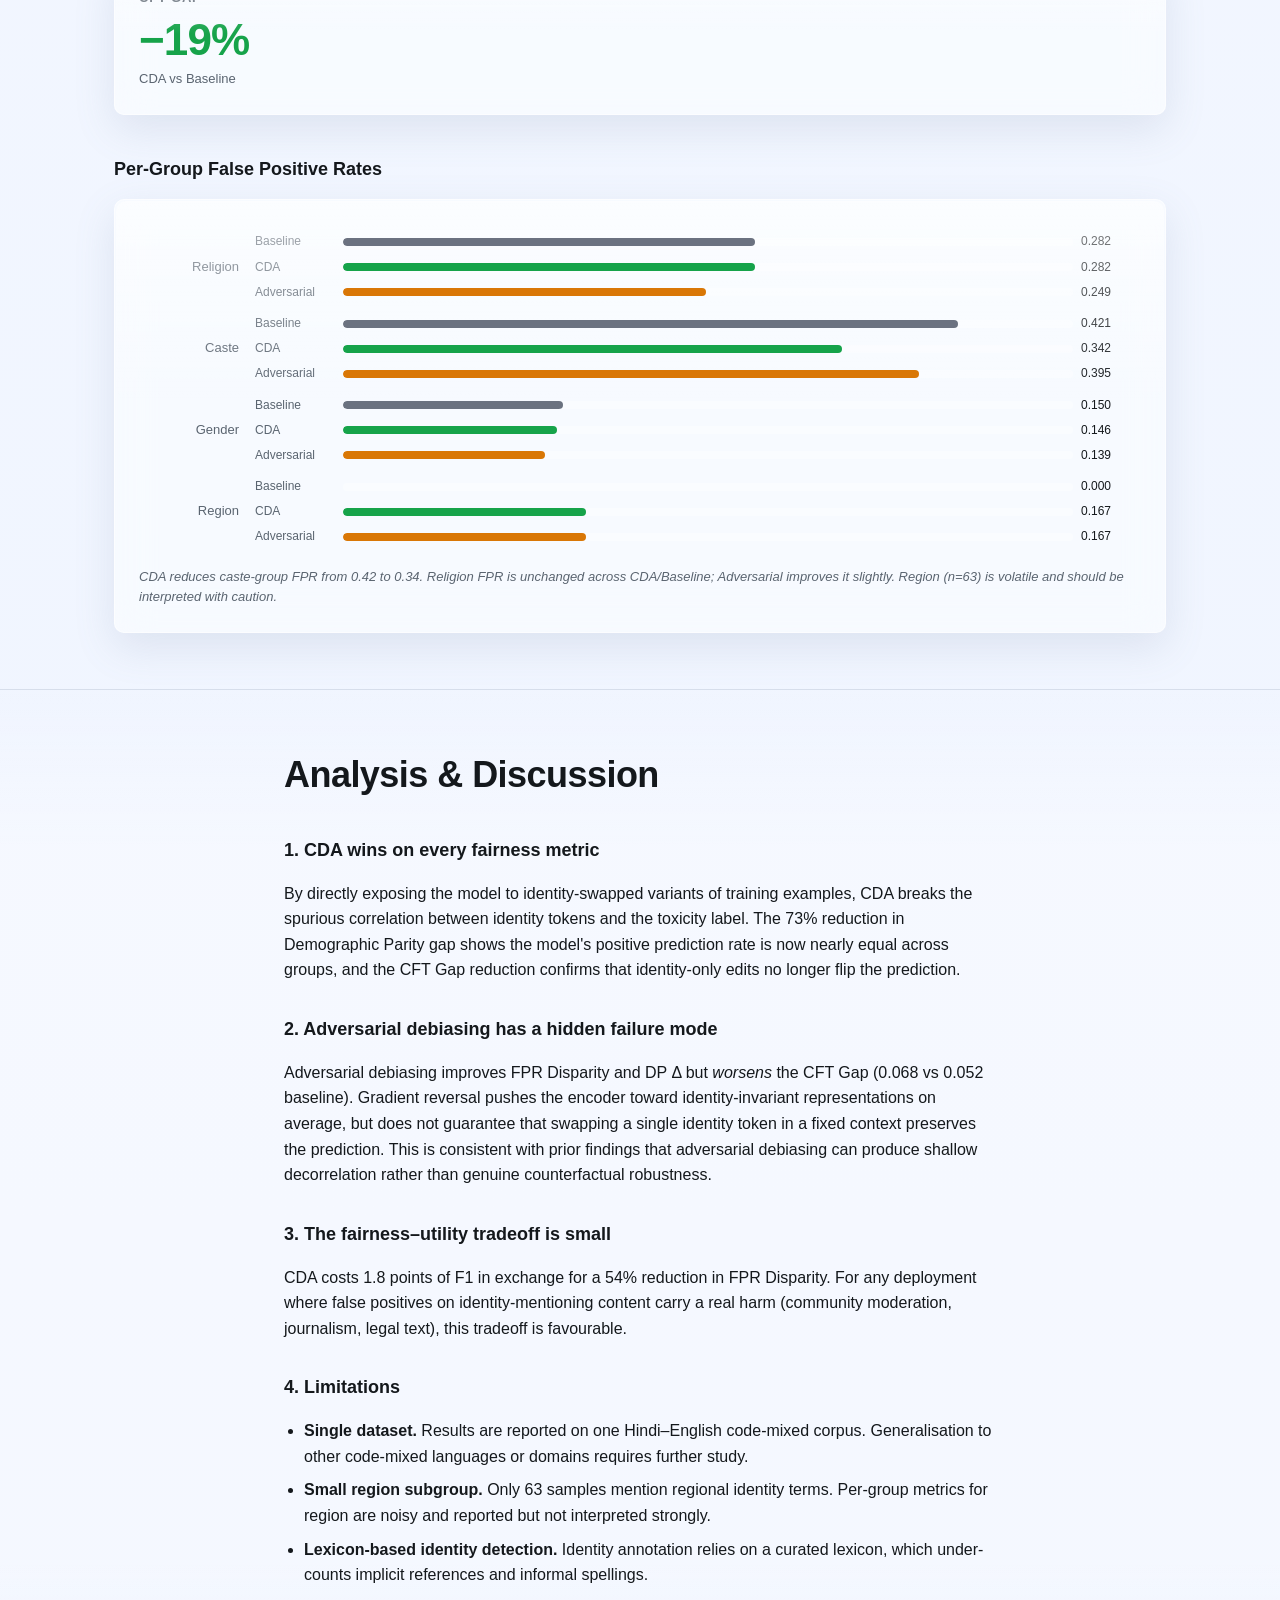
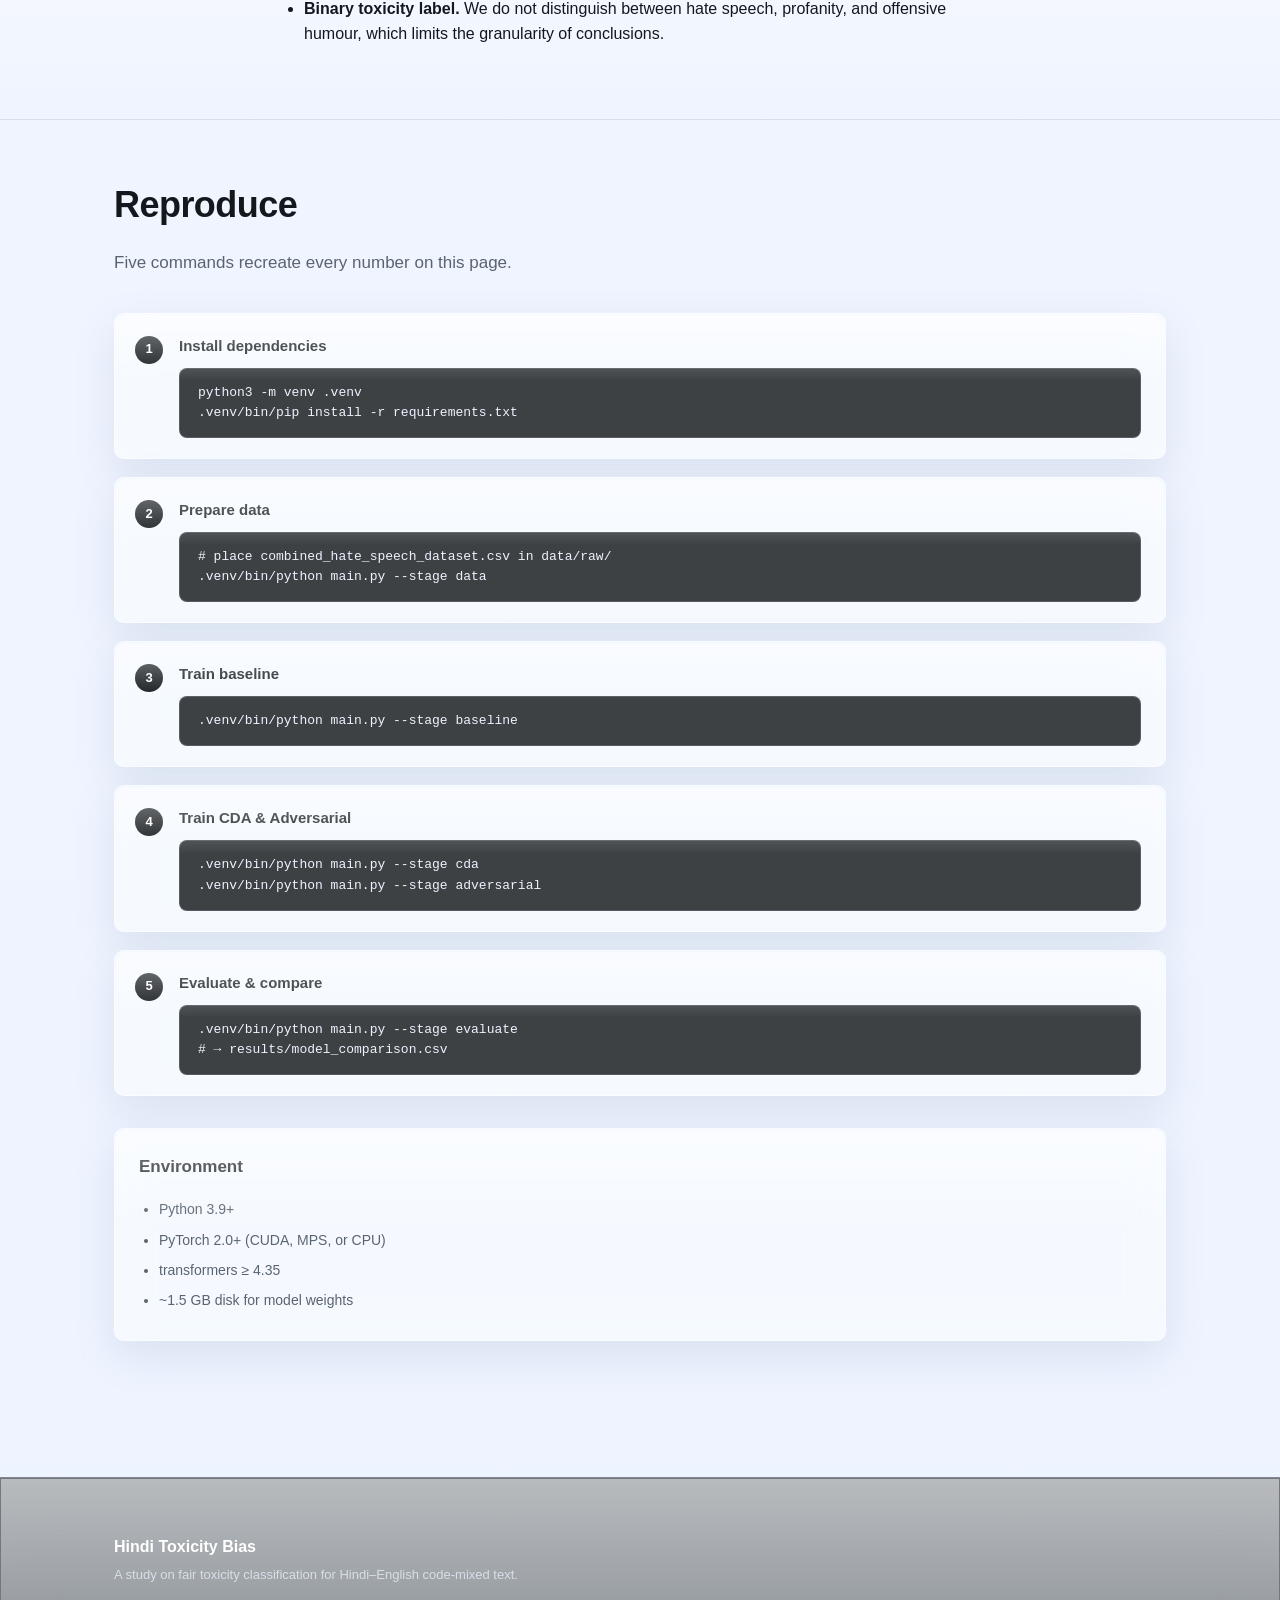
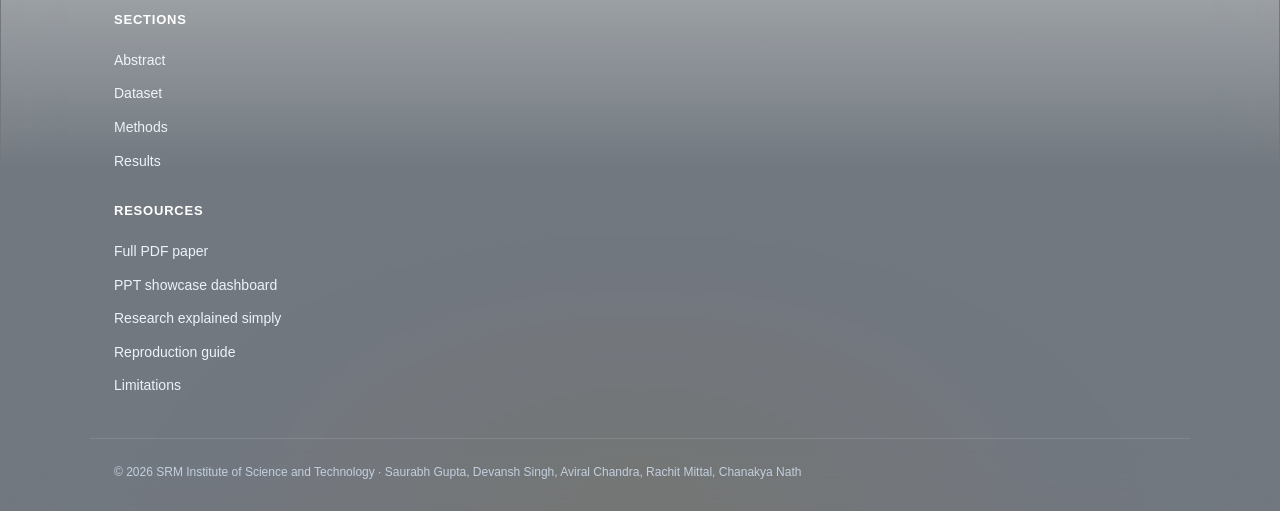
==== commit 2c3abd96: "add ppt-showcase" ====
--- a/docs/index.html
+++ b/docs/index.html
@@ -49,6 +49,7 @@
           <svg xmlns="http://www.w3.org/2000/svg" width="16" height="16" viewBox="0 0 24 24" fill="currentColor" aria-hidden="true"><path d="M12 .5C5.65.5.5 5.7.5 12.12c0 5.13 3.3 9.48 7.88 11.01.58.11.79-.26.79-.57 0-.28-.01-1.03-.02-2.02-3.2.71-3.88-1.57-3.88-1.57-.53-1.35-1.28-1.71-1.28-1.71-1.04-.73.08-.72.08-.72 1.15.08 1.76 1.2 1.76 1.2 1.02 1.77 2.68 1.26 3.33.97.1-.75.4-1.26.72-1.55-2.55-.29-5.23-1.29-5.23-5.75 0-1.27.45-2.31 1.18-3.13-.12-.29-.51-1.47.11-3.06 0 0 .96-.31 3.15 1.19a10.8 10.8 0 0 1 5.74 0c2.19-1.5 3.15-1.19 3.15-1.19.62 1.59.23 2.77.11 3.06.74.82 1.18 1.86 1.18 3.13 0 4.47-2.68 5.45-5.24 5.74.41.36.77 1.07.77 2.17 0 1.57-.01 2.84-.01 3.22 0 .31.21.69.8.57A11.64 11.64 0 0 0 23.5 12.12C23.5 5.7 18.35.5 12 .5Z"/></svg>
           <span>GitHub Repo</span>
         </a></li>
+        <li class="nav-mobile-only"><a href="ppt-showcase.html" class="nav-showcase">PPT Showcase</a></li>
         <li class="nav-mobile-only"><a href="Research_Explained_Simply.pdf" class="nav-guide" target="_blank" rel="noopener">Simple Guide</a></li>
         <li class="nav-mobile-only"><a href="paper.pdf" class="nav-pdf" target="_blank" rel="noopener">📄 PDF</a></li>
       </ul>
@@ -57,6 +58,7 @@
           <a href="https://github.com/DevanshSrajput/Hindi-Toxicity-Bias" class="nav-github nav-github-icon" target="_blank" rel="noopener" aria-label="Open GitHub repository">
             <svg xmlns="http://www.w3.org/2000/svg" width="18" height="18" viewBox="0 0 24 24" fill="currentColor" aria-hidden="true"><path d="M12 .5C5.65.5.5 5.7.5 12.12c0 5.13 3.3 9.48 7.88 11.01.58.11.79-.26.79-.57 0-.28-.01-1.03-.02-2.02-3.2.71-3.88-1.57-3.88-1.57-.53-1.35-1.28-1.71-1.28-1.71-1.04-.73.08-.72.08-.72 1.15.08 1.76 1.2 1.76 1.2 1.02 1.77 2.68 1.26 3.33.97.1-.75.4-1.26.72-1.55-2.55-.29-5.23-1.29-5.23-5.75 0-1.27.45-2.31 1.18-3.13-.12-.29-.51-1.47.11-3.06 0 0 .96-.31 3.15 1.19a10.8 10.8 0 0 1 5.74 0c2.19-1.5 3.15-1.19 3.15-1.19.62 1.59.23 2.77.11 3.06.74.82 1.18 1.86 1.18 3.13 0 4.47-2.68 5.45-5.24 5.74.41.36.77 1.07.77 2.17 0 1.57-.01 2.84-.01 3.22 0 .31.21.69.8.57A11.64 11.64 0 0 0 23.5 12.12C23.5 5.7 18.35.5 12 .5Z"/></svg>
           </a>
+          <a href="ppt-showcase.html" class="nav-showcase">PPT Showcase</a>
           <a href="Research_Explained_Simply.pdf" class="nav-guide" target="_blank" rel="noopener">Simple Guide</a>
           <a href="paper.pdf" class="nav-pdf" target="_blank" rel="noopener">📄 PDF</a>
         </div>
@@ -108,6 +110,7 @@
             Read the Paper
           </a>
           <a href="Research_Explained_Simply.pdf" target="_blank" rel="noopener" class="btn btn-ghost">Simple Explanation</a>
+          <a href="ppt-showcase.html" class="btn btn-ghost">PPT Showcase</a>
           <a href="#results" class="btn btn-ghost">View Results</a>
           <a href="#reproduce" class="btn btn-ghost">Reproduce</a>
         </div>
@@ -191,6 +194,7 @@
               <svg xmlns="http://www.w3.org/2000/svg" width="16" height="16" viewBox="0 0 24 24" fill="none" stroke="currentColor" stroke-width="2.2" stroke-linecap="round" stroke-linejoin="round" style="margin-right:8px;vertical-align:-3px"><path d="M14 2H6a2 2 0 0 0-2 2v16a2 2 0 0 0 2 2h12a2 2 0 0 0 2-2V8z"/><polyline points="14 2 14 8 20 8"/></svg>
               Open Paper
             </a>
+            <a href="ppt-showcase.html" class="btn btn-ghost">Open PPT Showcase</a>
             <a href="Research_Explained_Simply.pdf" target="_blank" rel="noopener" class="btn btn-ghost">Read Simple Guide</a>
           </div>
         </div>
@@ -517,6 +521,7 @@
         <p class="footer-head">Resources</p>
         <ul>
           <li><a href="paper.pdf" target="_blank" rel="noopener">Full PDF paper</a></li>
+          <li><a href="ppt-showcase.html">PPT showcase dashboard</a></li>
           <li><a href="Research_Explained_Simply.pdf" target="_blank" rel="noopener">Research explained simply</a></li>
           <li><a href="#reproduce">Reproduction guide</a></li>
           <li><a href="#analysis">Limitations</a></li>
--- a/docs/styles.css
+++ b/docs/styles.css
@@ -109,6 +109,7 @@
   scroll-behavior: smooth;
   -webkit-text-size-adjust: 100%;
   background: var(--bg);
+  scroll-padding-top: 112px;
 }
 body {
   position: relative;
@@ -158,13 +159,14 @@
   transition: transform .25s ease;
 }
 .nav {
-  max-width: var(--max-width);
+  max-width: 1280px;
   margin: 0 auto;
-  padding: 14px 24px;
+  min-height: 68px;
+  padding: 12px 18px;
   display: flex;
   align-items: center;
   justify-content: flex-start;
-  gap: 16px;
+  gap: 12px;
   background: var(--header-bg);
   border: 1px solid var(--header-border);
   border-radius: 24px;
@@ -172,7 +174,7 @@
   backdrop-filter: var(--glass-blur);
   -webkit-backdrop-filter: var(--glass-blur);
   transition: background-color .25s ease, border-color .25s ease, box-shadow .25s ease, backdrop-filter .25s ease, -webkit-backdrop-filter .25s ease;
-  overflow: hidden;
+  overflow: visible;
 }
 .site-header.scrolled .nav {
   background: var(--header-bg-scrolled);
@@ -194,7 +196,7 @@
   font-size: 12px; font-weight: 700; letter-spacing: .5px;
 }
 .brand-text {
-  font-size: 15px;
+  font-size: 14px;
   white-space: nowrap;
 }
 
@@ -202,7 +204,7 @@
   display: flex;
   align-items: center;
   justify-content: flex-end;
-  gap: 22px;
+  gap: 12px;
   list-style: none; margin: 0; padding: 0;
   flex: 1 1 auto;
   min-width: 0;
@@ -217,7 +219,7 @@
 }
 .nav-links a {
   color: var(--text-muted);
-  font-size: 14px;
+  font-size: 13px;
   font-weight: 500;
   transition: color .15s ease;
   white-space: nowrap;
@@ -227,14 +229,14 @@
 .nav-actions {
   display: flex;
   align-items: center;
-  gap: 12px;
+  gap: 8px;
   flex: 0 0 auto;
 }
 
 .nav-shortcuts {
   display: inline-flex;
   align-items: center;
-  gap: 10px;
+  gap: 8px;
 }
 
 .theme-toggle {
@@ -245,7 +247,7 @@
   background: var(--surface-strong);
   color: var(--text);
   border-radius: 999px;
-  padding: 8px 14px;
+  padding: 8px 12px;
   font: inherit;
   font-size: 13px;
   font-weight: 600;
@@ -262,7 +264,7 @@
 }
 .theme-toggle-switch {
   position: relative;
-  width: 46px;
+  width: 42px;
   height: 26px;
   border-radius: 999px;
   background:
@@ -321,7 +323,7 @@
   transform: scale(1);
 }
 :root[data-theme="dark"] .theme-toggle-thumb {
-  transform: translateX(20px) rotate(180deg);
+  transform: translateX(16px) rotate(180deg);
   background: linear-gradient(180deg, #e2e8f0 0%, #cbd5e1 100%);
   box-shadow:
     inset -7px -3px 0 rgba(100, 116, 139, 0.95),
@@ -464,6 +466,7 @@
 .section {
   padding: 80px 0;
   border-top: 1px solid var(--border);
+  scroll-margin-top: 112px;
 }
 .section-alt {
   background: linear-gradient(180deg, transparent 0%, var(--surface-soft) 15%, var(--surface-soft) 85%, transparent 100%);
@@ -514,6 +517,7 @@
 .theme-toggle::before,
 .nav::before,
 .nav-github::before,
+.nav-showcase::before,
 .nav-guide::before,
 .nav-pdf::before,
 .btn-ghost::before,
@@ -962,6 +966,7 @@
 }
 
 .nav-github,
+.nav-showcase,
 .nav-guide {
   display: inline-flex;
   align-items: center;
@@ -993,9 +998,14 @@
   border-radius: 50%;
 }
 .nav-github:hover,
+.nav-showcase:hover,
 .nav-guide:hover {
   background: var(--bg-alt);
   text-decoration: none !important;
+}
+.nav-showcase {
+  background: linear-gradient(135deg, rgba(22, 163, 74, .16), rgba(43, 95, 255, .14));
+  border-color: color-mix(in srgb, var(--glass-border) 65%, var(--cda) 35%);
 }
 .nav-pdf {
   display: inline-flex;
@@ -1030,8 +1040,8 @@
   .nav-links a { font-size: 13px; }
   .theme-toggle { padding: 8px 12px; }
   .nav-shortcuts { gap: 8px; }
-  .nav-github, .nav-guide, .nav-pdf { font-size: 12px !important; }
-  .nav-guide, .nav-pdf { padding: 8px 12px; }
+  .nav-github, .nav-showcase, .nav-guide, .nav-pdf { font-size: 12px !important; }
+  .nav-showcase, .nav-guide, .nav-pdf { padding: 8px 12px; }
 }
 @media (max-width: 1360px) {
   .grid-2, .grid-3 { grid-template-columns: 1fr; }
@@ -1076,7 +1086,7 @@
     width: 100%;
     justify-content: center;
   }
-  .nav-guide, .nav-pdf {
+  .nav-showcase, .nav-guide, .nav-pdf {
     width: 100%;
     justify-content: center;
   }
